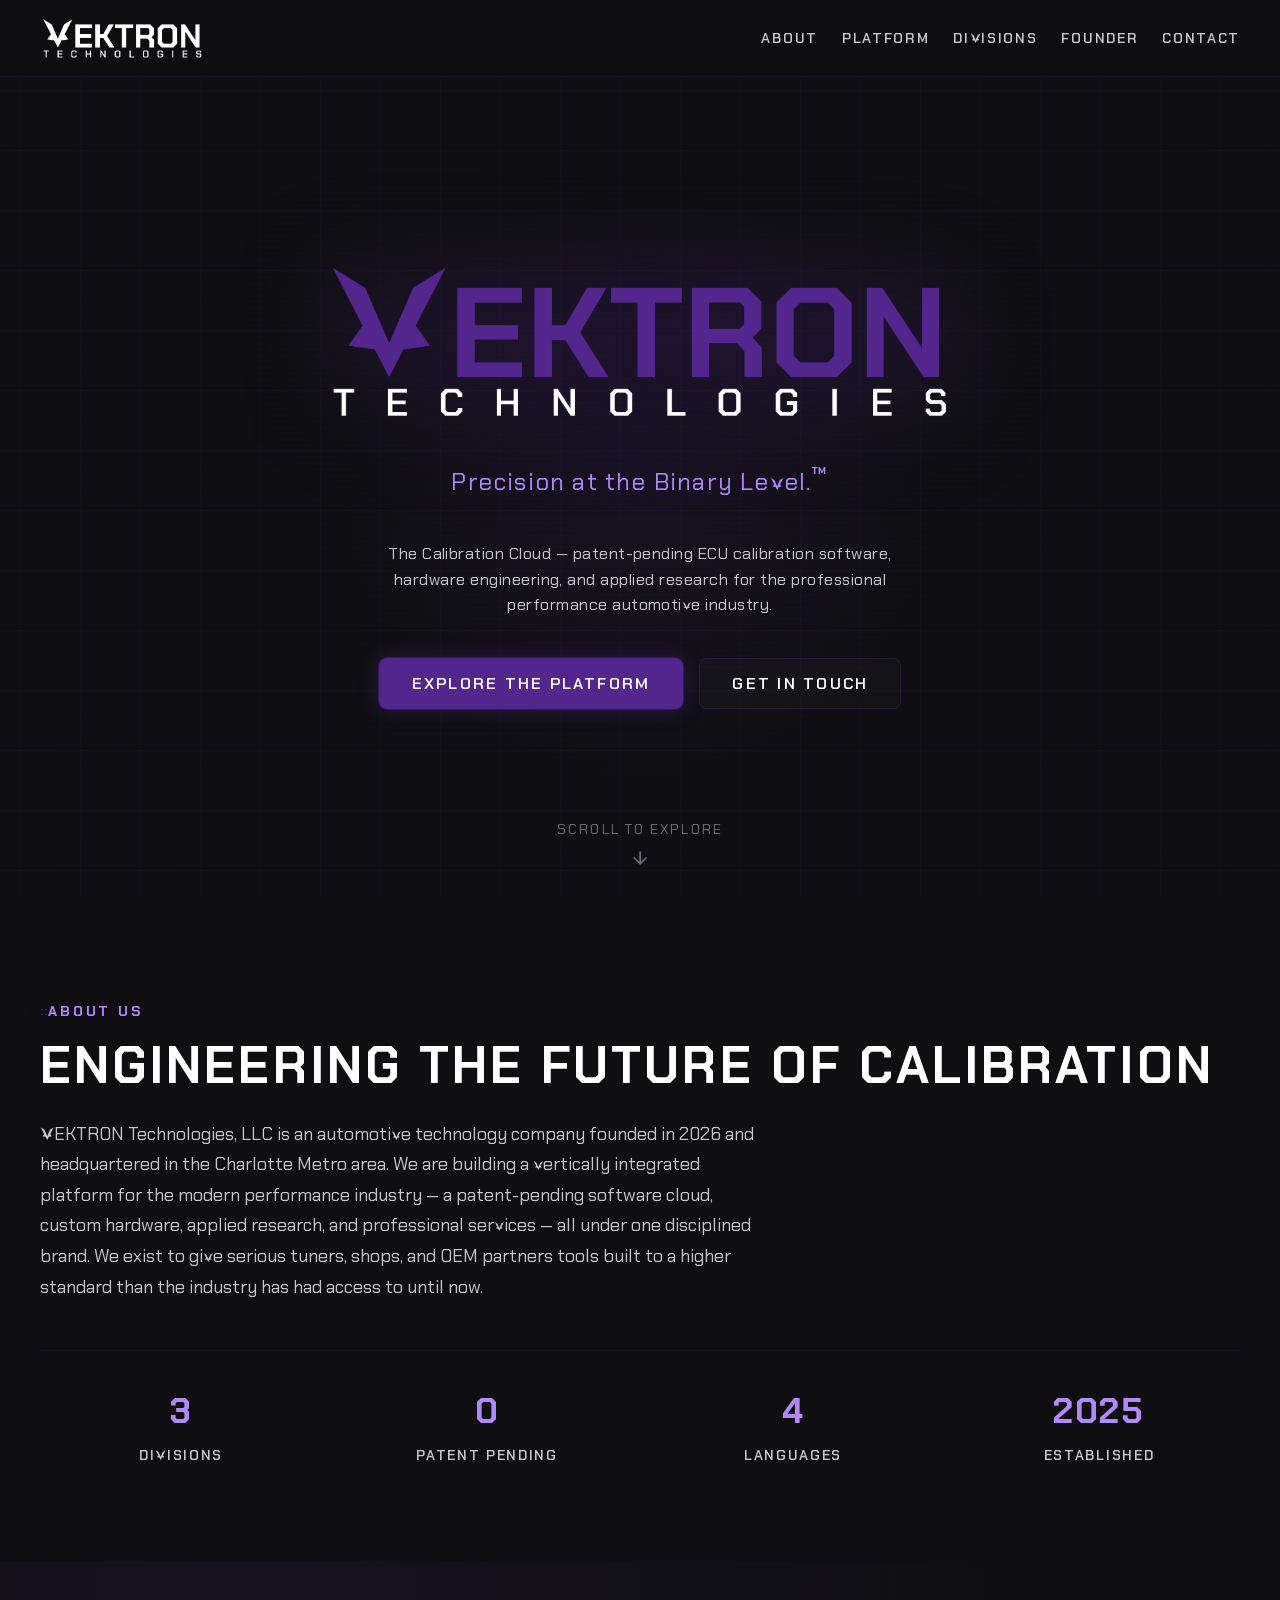
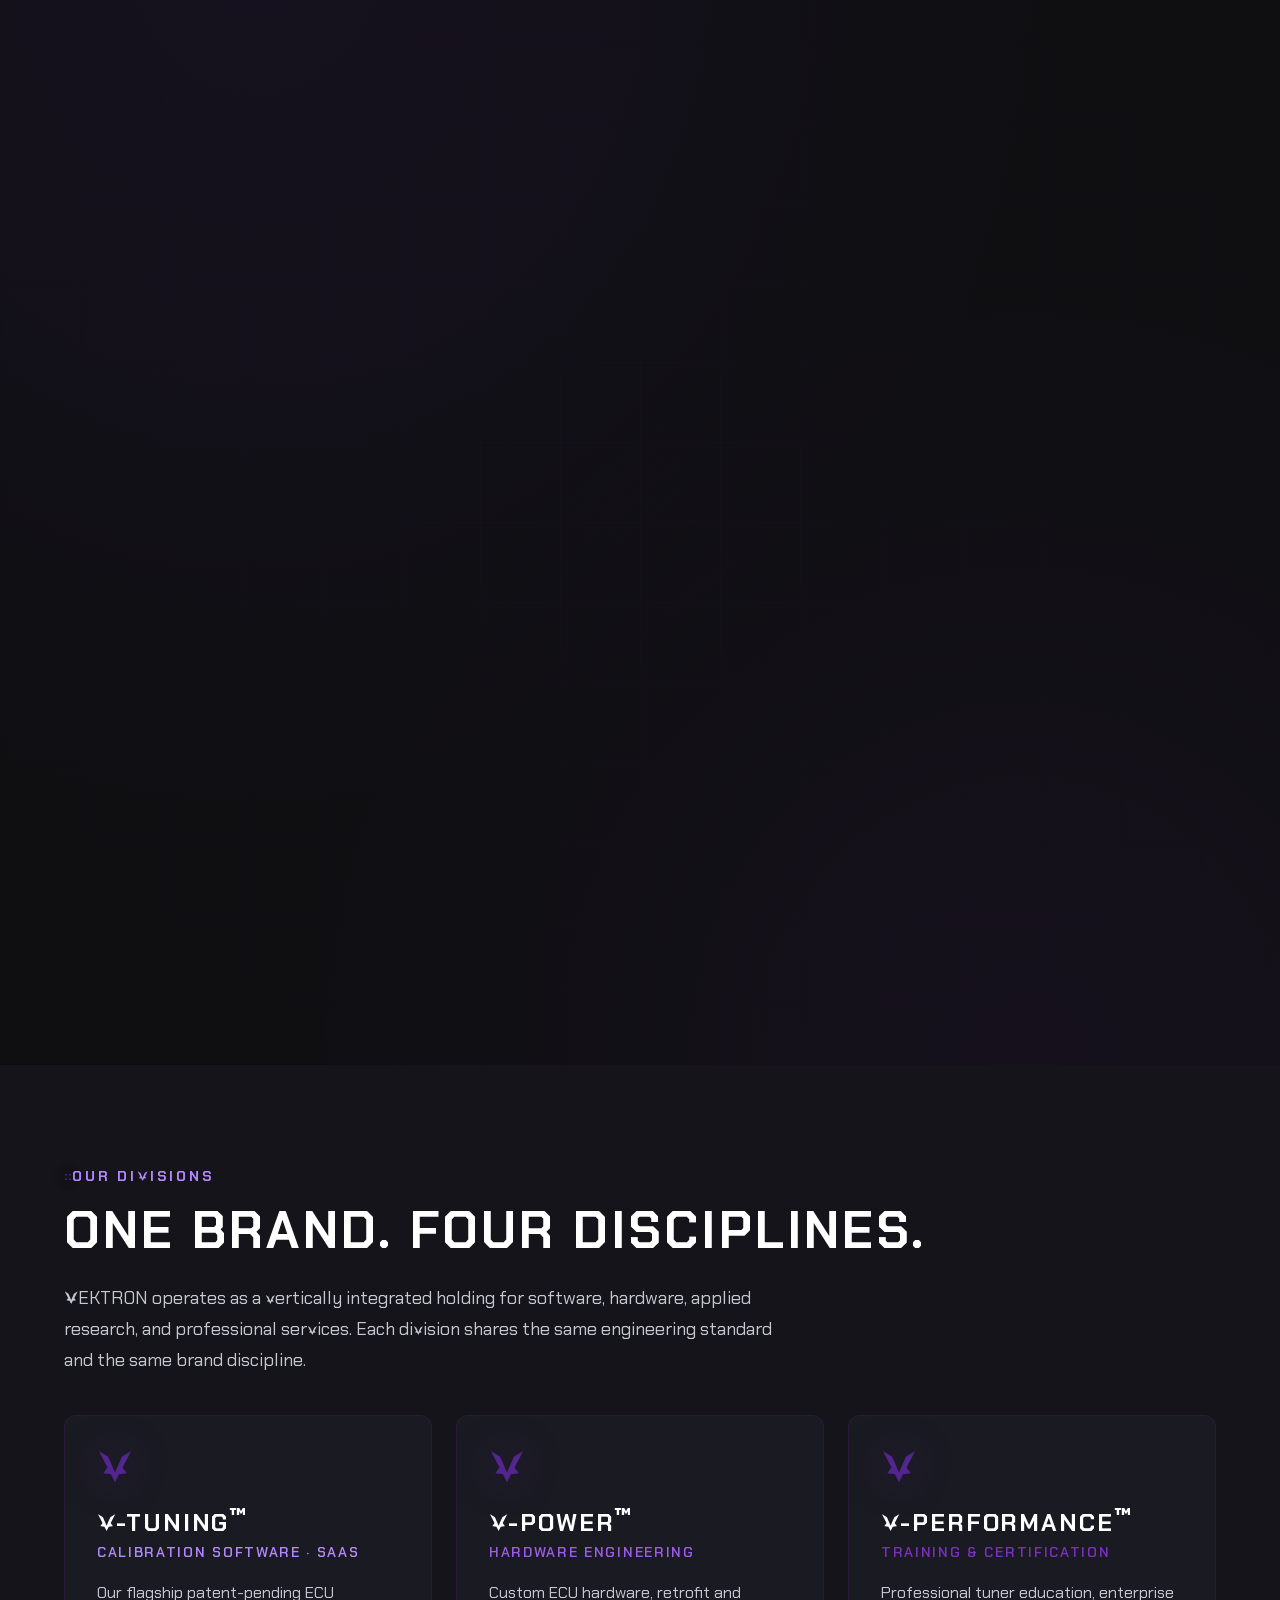
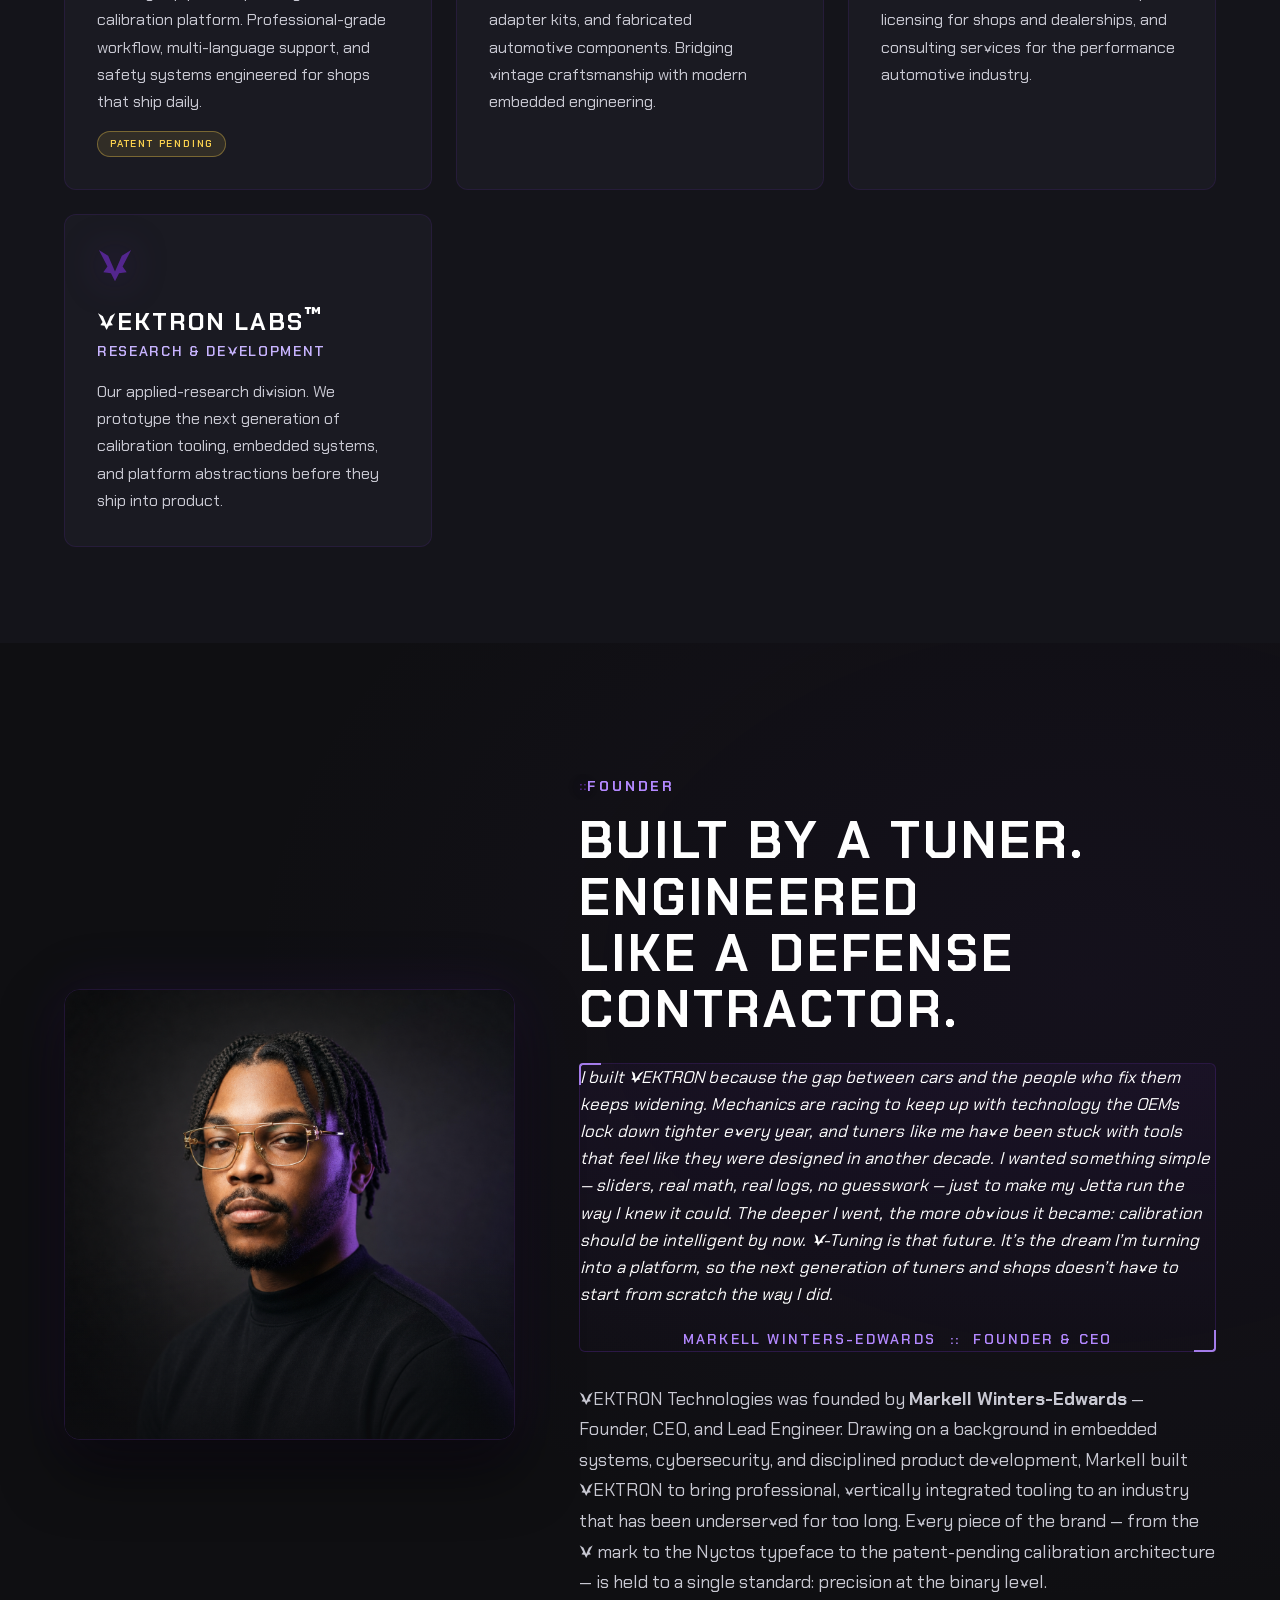
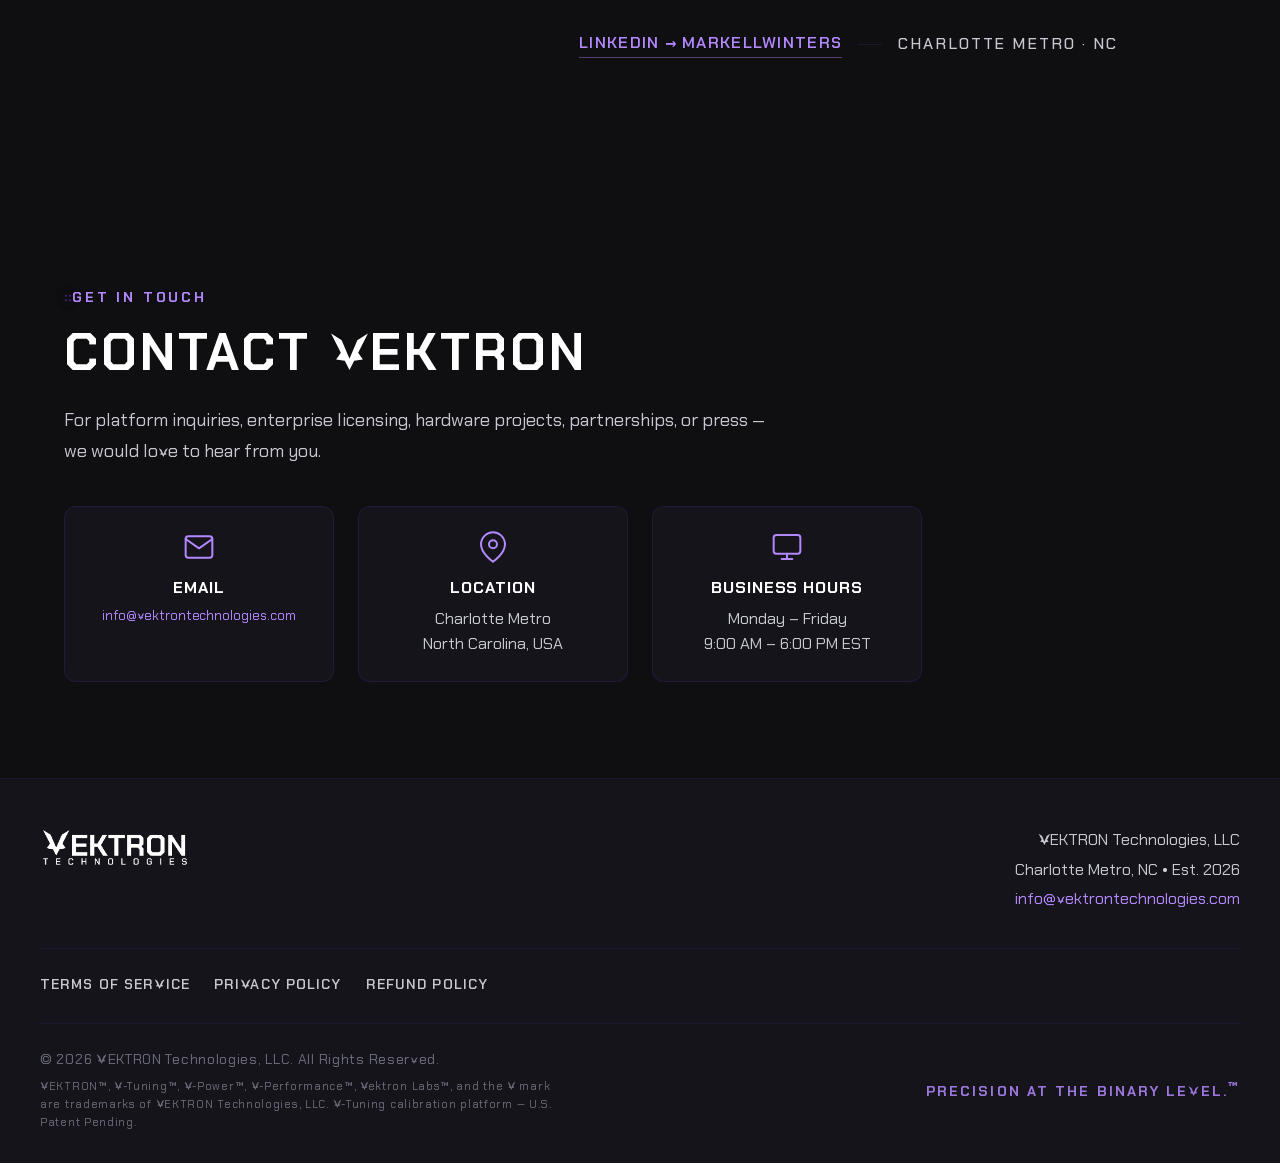
==== index.html @ 9ea240af "Round 8.8: holo card touch-lock + iPhone quote breathing room Holographic founder card: - Add 'touch" ====
<!DOCTYPE html>
<html lang="en" data-theme="dark">
<head>
<meta charset="UTF-8">
<meta name="viewport" content="width=device-width, initial-scale=1.0">
<title>VEKTRON Technologies — Precision at the Binary Level.™</title>
<meta name="description" content="VEKTRON Technologies, LLC is an automotive technology company in the Charlotte Metro area. We build the Calibration Cloud — patent-pending V-Tuning software, V-Power hardware, and engineering services for the performance automotive industry.">
<meta name="theme-color" content="#53268E">

<!-- Canonical -->
<link rel="canonical" href="https://vektrontechnologies.com/">

<!-- Open Graph -->
<meta property="og:title" content="VEKTRON Technologies — Precision at the Binary Level.™">
<meta property="og:description" content="The Calibration Cloud. Patent-pending V-Tuning software, V-Power hardware, and engineering services from VEKTRON Technologies, LLC.">
<meta property="og:type" content="website">
<meta property="og:url" content="https://vektrontechnologies.com/">
<meta property="og:site_name" content="VEKTRON Technologies">
<meta property="og:image" content="https://vektrontechnologies.com/assets/social/og_card.png">
<meta property="og:image:width" content="1200">
<meta property="og:image:height" content="630">
<meta name="twitter:card" content="summary_large_image">
<meta name="twitter:title" content="VEKTRON Technologies — Precision at the Binary Level.™">
<meta name="twitter:description" content="The Calibration Cloud. Patent-pending V-Tuning software and V-Power hardware engineering.">
<meta name="twitter:image" content="https://vektrontechnologies.com/assets/social/og_card.png">

<!-- Favicons (V mark v9 — Obsidian Plate, Vektron Violet V, 14% squircle) -->
<link rel="icon" type="image/x-icon" href="./assets/favicon/favicon.ico?v=21">
<link rel="icon" type="image/svg+xml" href="./assets/brand/v_favicon_obsidian_plate.svg?v=21">
<link rel="icon" type="image/png" sizes="16x16" href="./assets/favicon/favicon-16.png?v=21">
<link rel="icon" type="image/png" sizes="32x32" href="./assets/favicon/favicon-32.png?v=21">
<link rel="icon" type="image/png" sizes="192x192" href="./assets/favicon/favicon-192.png?v=21">
<link rel="icon" type="image/png" sizes="512x512" href="./assets/favicon/favicon-512.png?v=21">
<link rel="apple-touch-icon" sizes="180x180" href="./assets/favicon/apple-touch-icon.png?v=21">

<!-- Stylesheets -->
<link rel="stylesheet" href="./base.css?v=21">
<link rel="stylesheet" href="./style.css?v=21">
</head>
<body>

  <!-- ========== HEADER ========== -->
  <header class="site-header" role="banner">
    <div class="header-inner">
      <a href="#hero" class="header-logo" aria-label="VEKTRON Technologies — Home">
        <img src="./assets/brand/signature_transparent_white.png" alt="VEKTRON Technologies" width="180" height="48">
      </a>

      <button class="nav-toggle" aria-label="Toggle navigation" aria-expanded="false">
        <span></span><span></span><span></span>
      </button>

      <nav>
        <ul class="header-nav" role="list">
          <li><a href="#about">About</a></li>
          <li><a href="#platform">Platform</a></li>
          <li><a href="#divisions">Divisions</a></li>
          <li><a href="#founder">Founder</a></li>
          <li><a href="#contact">Contact</a></li>
        </ul>
      </nav>
    </div>
  </header>


  <!-- ========== HERO ========== -->
  <section class="hero scanlines" id="hero" aria-label="Hero">
    <div class="grid-overlay"></div>
    <div class="hero-ambient"></div>

    <div class="hero-content">
      <img src="./assets/brand/signature_vektron_violet_tech_white.png?v=8" alt="VEKTRON Technologies" class="hero-logo" width="800" height="214">
      <p class="hero-tagline"><em>Precision at the Binary <span class="nowrap-tm">Level.<sup aria-label="trademark">™</sup></span></em></p>
      <p class="hero-sub">The Calibration Cloud — patent-pending ECU calibration software, hardware engineering, and applied research for the professional performance automotive industry.</p>

      <div class="hero-cta-row">
        <a class="hero-cta hero-cta--primary" href="#platform">Explore the Platform</a>
        <a class="hero-cta hero-cta--ghost" href="#contact">Get in Touch</a>
      </div>
    </div>

    <div class="scroll-indicator" aria-hidden="true">
      <span>Scroll to explore</span>
      <svg viewBox="0 0 24 24" fill="none" stroke="currentColor" stroke-width="2" stroke-linecap="round">
        <path d="M12 5v14M5 12l7 7 7-7"/>
      </svg>
    </div>
  </section>


  <!-- ========== ABOUT ========== -->
  <section class="about" id="about" aria-labelledby="about-heading">
    <div class="about-content">
      <div class="reveal">
        <div class="section-label" aria-hidden="true">About Us</div>
        <h2 id="about-heading" class="section-title">Engineering the Future of Calibration</h2>
        <p class="section-desc">
          VEKTRON Technologies, LLC is an automotive technology company founded in 2026 and headquartered in the Charlotte Metro area. We are building a vertically integrated platform for the modern performance industry — a patent-pending software cloud, custom hardware, applied research, and professional services — all under one disciplined brand. We exist to give serious tuners, shops, and OEM partners tools built to a higher standard than the industry has had access to until now.
        </p>
      </div>

      <div class="stats-row reveal">
        <div class="stat-item">
          <div class="stat-value" data-target="4" data-suffix="">0</div>
          <div class="stat-label">Divisions</div>
        </div>
        <div class="stat-item">
          <div class="stat-value" data-target="1" data-suffix="">0</div>
          <div class="stat-label">Patent Pending</div>
        </div>
        <div class="stat-item">
          <div class="stat-value" data-target="5" data-suffix="">0</div>
          <div class="stat-label">Languages</div>
        </div>
        <div class="stat-item">
          <div class="stat-value" data-target="2026" data-suffix="">0</div>
          <div class="stat-label">Established</div>
        </div>
      </div>
    </div>
  </section>


  <!-- ========== PLATFORM / V-TUNING ========== -->
  <section class="platform" id="platform" aria-labelledby="platform-heading">
    <div class="container">
      <div class="platform-grid">

        <div class="reveal">
          <div class="section-label" aria-hidden="true">Flagship Platform</div>
          <h2 id="platform-heading" class="section-title">V-Tuning — The Calibration Cloud</h2>
          <p class="section-desc">
            V-Tuning by VEKTRON is our flagship subscription platform for professional ECU calibration. Built from the binary up by working tuners, it consolidates the workflow that today's industry spreads across half a dozen disconnected tools — into one safety-focused, multi-platform environment designed for shops that need to ship clean tunes every day.
          </p>

          <ul class="platform-features" role="list">
            <li><span class="feature-bullet" aria-hidden="true"></span><div><strong>Patent-Pending Architecture</strong><span>Provisional patent on file with the USPTO — our calibration engine and safety systems are protected intellectual property.</span></div></li>
            <li><span class="feature-bullet" aria-hidden="true"></span><div><strong>Multi-Platform &amp; Multi-Language</strong><span>Cross-platform support designed for a global tuner community, with multi-language UI from day one.</span></div></li>
            <li><span class="feature-bullet" aria-hidden="true"></span><div><strong>Safety-First by Design</strong><span>Guardrails, validation, and rollback baked into the workflow — not added on as an afterthought.</span></div></li>
            <li><span class="feature-bullet" aria-hidden="true"></span><div><strong>Built for Shops</strong><span>Individual and enterprise tiers planned — designed to scale from solo tuner to multi-bay operation.</span></div></li>
          </ul>

          <div class="platform-meta">
            <span class="platform-badge">Patent Pending <span class="cyber-sep" aria-hidden="true">::</span> USPTO</span>
            <span class="platform-badge platform-badge--soft">Launching 2026</span>
          </div>
        </div>

        <aside class="platform-card reveal" aria-label="V-Tuning summary">
          <div class="platform-card-mark platform-card-mark--glitch" aria-hidden="true">
            <img src="./assets/brand/v_mark.svg" alt="" width="160" height="120">
          </div>
          <div class="platform-card-name">V-Tuning</div>
          <div class="platform-card-tagline">The Calibration Cloud.</div>
          <div class="platform-card-stack">
            <div><span>Type</span><strong>SaaS Platform</strong></div>
            <div><span>Audience</span><strong>Pro Tuners &amp; Shops</strong></div>
            <div><span>Status</span><strong>Patent Pending</strong></div>
            <div><span>Launch</span><strong>2026</strong></div>
          </div>
        </aside>

      </div>
    </div>
  </section>


  <!-- ========== DIVISIONS ========== -->
  <section class="divisions" id="divisions" aria-labelledby="divisions-heading">
    <div class="container">
      <div class="reveal">
        <div class="section-label" aria-hidden="true">Our Divisions</div>
        <h2 id="divisions-heading" class="section-title">One Brand. Four Disciplines.</h2>
        <p class="section-desc">VEKTRON operates as a vertically integrated holding for software, hardware, applied research, and professional services. Each division shares the same engineering standard and the same brand discipline.</p>
      </div>

      <div class="divisions-grid">

        <div class="division-card division-card--v-tuning reveal">
          <div class="division-card-mark" aria-hidden="true">
            <img src="./assets/brand/v_mark.svg" alt="" width="48" height="36">
          </div>
          <h3 class="division-card-name">V-Tuning<sup>™</sup></h3>
          <div class="division-card-subtitle">Calibration Software · SaaS</div>
          <p class="division-card-desc">Our flagship patent-pending ECU calibration platform. Professional-grade workflow, multi-language support, and safety systems engineered for shops that ship daily.</p>
          <div class="division-card-badge">Patent Pending</div>
        </div>

        <div class="division-card division-card--v-power reveal">
          <div class="division-card-mark" aria-hidden="true">
            <img src="./assets/brand/v_mark.svg" alt="" width="48" height="36">
          </div>
          <h3 class="division-card-name">V-Power<sup>™</sup></h3>
          <div class="division-card-subtitle">Hardware Engineering</div>
          <p class="division-card-desc">Custom ECU hardware, retrofit and adapter kits, and fabricated automotive components. Bridging vintage craftsmanship with modern embedded engineering.</p>
        </div>

        <div class="division-card division-card--v-performance reveal">
          <div class="division-card-mark" aria-hidden="true">
            <img src="./assets/brand/v_mark.svg" alt="" width="48" height="36">
          </div>
          <h3 class="division-card-name">V-Performance<sup>™</sup></h3>
          <div class="division-card-subtitle">Training &amp; Certification</div>
          <p class="division-card-desc">Professional tuner education, enterprise licensing for shops and dealerships, and consulting services for the performance automotive industry.</p>
        </div>

        <div class="division-card division-card--labs reveal">
          <div class="division-card-mark" aria-hidden="true">
            <img src="./assets/brand/v_mark.svg" alt="" width="48" height="36">
          </div>
          <h3 class="division-card-name">Vektron Labs<sup>™</sup></h3>
          <div class="division-card-subtitle">Research &amp; Development</div>
          <p class="division-card-desc">Our applied-research division. We prototype the next generation of calibration tooling, embedded systems, and platform abstractions before they ship into product.</p>
        </div>

      </div>
    </div>
  </section>


  <!-- ========== FOUNDER ========== -->
  <section class="founder" id="founder" aria-labelledby="founder-heading">
    <div class="container">
      <div class="founder-grid">
        <div class="founder-photo reveal">
          <img src="./assets/founder/markell_winters_edwards.png" alt="Markell Winters-Edwards, Founder &amp; CEO of VEKTRON Technologies" width="520" height="650" loading="lazy">
        </div>
        <div class="founder-copy reveal">
          <div class="section-label" aria-hidden="true">Founder</div>
          <h2 id="founder-heading" class="section-title">Built by a Tuner. Engineered Like a Defense Contractor.</h2>

          <blockquote class="founder-quote">
            <p>I built VEKTRON because the gap between cars and the people who fix them keeps widening. Mechanics are racing to keep up with technology the OEMs lock down tighter every year, and tuners like me have been stuck with tools that feel like they were designed in another decade. I wanted something simple — sliders, real math, real logs, no guesswork — just to make my Jetta run the way I knew it could. The deeper I went, the more obvious it became: calibration should be intelligent by now. V-Tuning is that future. It’s the dream I’m turning into a platform, so the next generation of tuners and shops doesn’t have to start from scratch the way I did.</p>
            <cite>Markell Winters-Edwards <span class="cyber-sep" aria-hidden="true">::</span> Founder &amp; CEO</cite>
          </blockquote>

          <p class="section-desc">
            VEKTRON Technologies was founded by <strong>Markell Winters-Edwards</strong> — Founder, CEO, and Lead Engineer. Drawing on a background in embedded systems, cybersecurity, and disciplined product development, Markell built VEKTRON to bring professional, vertically integrated tooling to an industry that has been underserved for too long. Every piece of the brand — from the V mark to the Nyctos typeface to the patent-pending calibration architecture — is held to a single standard: precision at the binary level.
          </p>
          <div class="founder-meta">
            <a class="founder-link" href="https://linkedin.com/in/markellwinters" target="_blank" rel="noopener noreferrer">LinkedIn → markellwinters</a>
            <span class="founder-divider" aria-hidden="true"></span>
            <span class="founder-location">Charlotte Metro · NC</span>
          </div>
        </div>
      </div>
    </div>
  </section>


  <!-- ========== CONTACT ========== -->
  <section class="contact-section" id="contact" aria-labelledby="contact-heading">
    <div class="container">
      <div class="reveal">
        <div class="section-label" aria-hidden="true">Get in Touch</div>
        <h2 id="contact-heading" class="section-title">Contact VEKTRON</h2>
        <p class="section-desc">For platform inquiries, enterprise licensing, hardware projects, partnerships, or press — we would love to hear from you.</p>
      </div>

      <div class="contact-grid reveal">
        <div class="contact-card">
          <div class="contact-card-icon">
            <svg viewBox="0 0 24 24" fill="none" stroke="currentColor" stroke-width="1.5" stroke-linecap="round" stroke-linejoin="round">
              <path d="M4 4h16c1.1 0 2 .9 2 2v12c0 1.1-.9 2-2 2H4c-1.1 0-2-.9-2-2V6c0-1.1.9-2 2-2z"/>
              <polyline points="22,6 12,13 2,6"/>
            </svg>
          </div>
          <h3 class="contact-card-title">Email</h3>
          <a href="mailto:info@vektrontechnologies.com" class="contact-card-link">info@vektrontechnologies.com</a>
        </div>

        <div class="contact-card">
          <div class="contact-card-icon">
            <svg viewBox="0 0 24 24" fill="none" stroke="currentColor" stroke-width="1.5" stroke-linecap="round" stroke-linejoin="round">
              <path d="M21 10c0 7-9 13-9 13s-9-6-9-13a9 9 0 0118 0z"/>
              <circle cx="12" cy="10" r="3"/>
            </svg>
          </div>
          <h3 class="contact-card-title">Location</h3>
          <p class="contact-card-text">Charlotte Metro<br>North Carolina, USA</p>
        </div>

        <div class="contact-card">
          <div class="contact-card-icon">
            <svg viewBox="0 0 24 24" fill="none" stroke="currentColor" stroke-width="1.5" stroke-linecap="round" stroke-linejoin="round">
              <rect x="2" y="3" width="20" height="14" rx="2" ry="2"/>
              <line x1="8" y1="21" x2="16" y2="21"/>
              <line x1="12" y1="17" x2="12" y2="21"/>
            </svg>
          </div>
          <h3 class="contact-card-title">Business Hours</h3>
          <p class="contact-card-text">Monday – Friday<br>9:00 AM – 6:00 PM EST</p>
        </div>
      </div>
    </div>
  </section>


  <!-- ========== FOOTER ========== -->
  <footer class="site-footer" role="contentinfo">
    <div class="footer-inner">

      <div class="footer-top">
        <a class="footer-brand" href="#hero" aria-label="VEKTRON Technologies — Back to top">
          <img src="./assets/brand/signature_transparent_white.png" alt="VEKTRON Technologies" width="200" height="56" loading="lazy">
        </a>
        <div class="footer-contact">
          <p>VEKTRON Technologies, LLC</p>
          <p>Charlotte Metro, NC &bull; Est. 2026</p>
          <p><a href="mailto:info@vektrontechnologies.com">info@vektrontechnologies.com</a></p>
        </div>
      </div>

      <div class="footer-divider"></div>

      <div class="footer-links">
        <a href="./terms.html">Terms of Service</a>
        <a href="./privacy.html">Privacy Policy</a>
        <a href="./refund.html">Refund Policy</a>
      </div>

      <div class="footer-divider"></div>

      <div class="footer-bottom">
        <div class="footer-legal">&copy; 2026 VEKTRON Technologies, LLC. All Rights Reserved. <span class="footer-tm">VEKTRON™, V-Tuning™, V-Power™, V-Performance™, Vektron Labs™, and the V mark are trademarks of VEKTRON Technologies, LLC. V-Tuning calibration platform — U.S. Patent Pending.</span></div>
        <div class="footer-classified">Precision at the Binary Level.<sup>™</sup></div>
      </div>

    </div>
  </footer>

  <!-- Scripts (deferred) -->
  <script src="./app.js?v=21" defer></script>

</body>
</html>
---- base.css ----
/* base.css — VEKTRON Technologies foundational reset */
*, *::before, *::after { box-sizing: border-box; margin: 0; padding: 0; }

html {
  -moz-text-size-adjust: none;
  -webkit-text-size-adjust: none;
  text-size-adjust: none;
  -webkit-font-smoothing: antialiased;
  -moz-osx-font-smoothing: grayscale;
  text-rendering: optimizeLegibility;
  scroll-behavior: smooth;
  hanging-punctuation: first last;
  scroll-padding-top: var(--space-16);
}

body {
  min-height: 100dvh;
  line-height: 1.6;
  font-family: var(--font-body, sans-serif);
  font-size: var(--text-base);
  color: var(--color-text);
  background-color: var(--color-bg);
}

img, picture, video, canvas, svg { display: block; max-width: 100%; height: auto; }
ul[role="list"], ol[role="list"] { list-style: none; }
input, button, textarea, select { font: inherit; color: inherit; }

h1, h2, h3, h4, h5, h6 { text-wrap: balance; line-height: 1.15; }
p, li, figcaption { text-wrap: pretty; max-width: 72ch; }

::selection {
  background: rgba(83, 38, 142, 0.35);
  color: var(--color-text);
}

:focus-visible {
  outline: 2px solid var(--color-primary);
  outline-offset: 3px;
  border-radius: var(--radius-sm);
}

@media (prefers-reduced-motion: reduce) {
  *, *::before, *::after {
    animation-duration: 0.01ms !important;
    animation-iteration-count: 1 !important;
    transition-duration: 0.01ms !important;
    scroll-behavior: auto !important;
  }
}

button { cursor: pointer; background: none; border: none; }
table { border-collapse: collapse; width: 100%; }

a, button, [role="button"], [role="link"], input, textarea, select {
  transition: color var(--transition-interactive),
              background var(--transition-interactive),
              border-color var(--transition-interactive),
              box-shadow var(--transition-interactive);
}

.sr-only {
  position: absolute; width: 1px; height: 1px; padding: 0; margin: -1px;
  overflow: hidden; clip: rect(0, 0, 0, 0); white-space: nowrap; border-width: 0;
}
---- style.css ----
/* VEKTRON Technologies — Brand Standards v1.6.0 LOCKED
   Palette: Obsidian #0F0F12, Vektron Violet #53268E (primary), Plasma Glow accents, Command Amber CTA
   Typography: Nyctos v2.1.0 (Universal V Doctrine — every V is the wing mark) / Chakra Petch fallback
   Density: Spacious — landing experience with dramatic hero moments
   Authority: Markell Winters-Edwards, Founder/CEO */

/* ========================================
   NYCTOS — Universal Typeface
   ======================================== */

@font-face {
  font-family: 'Nyctos';
  src: url('./assets/fonts/Nyctos-Light.ttf') format('truetype');
  font-weight: 300;
  font-style: normal;
  font-display: swap;
}
@font-face {
  font-family: 'Nyctos';
  src: url('./assets/fonts/Nyctos-Regular.ttf') format('truetype');
  font-weight: 400;
  font-style: normal;
  font-display: swap;
}
@font-face {
  font-family: 'Nyctos';
  src: url('./assets/fonts/Nyctos-Medium.ttf') format('truetype');
  font-weight: 500;
  font-style: normal;
  font-display: swap;
}
@font-face {
  font-family: 'Nyctos';
  src: url('./assets/fonts/Nyctos-SemiBold.ttf') format('truetype');
  font-weight: 600;
  font-style: normal;
  font-display: swap;
}
@font-face {
  font-family: 'Nyctos';
  src: url('./assets/fonts/Nyctos-Bold.ttf') format('truetype');
  font-weight: 700;
  font-style: normal;
  font-display: swap;
}

/* ========================================
   DESIGN TOKENS
   ======================================== */

:root {
  /* Type Scale (fluid) */
  --text-xs:   clamp(0.75rem,  0.7rem  + 0.25vw, 0.875rem);
  --text-sm:   clamp(0.875rem, 0.8rem  + 0.35vw, 1rem);
  --text-base: clamp(1rem,     0.95rem + 0.25vw, 1.125rem);
  --text-lg:   clamp(1.125rem, 1rem    + 0.75vw, 1.5rem);
  --text-xl:   clamp(1.5rem,   1.2rem  + 1.25vw, 2.25rem);
  --text-2xl:  clamp(2rem,     1.2rem  + 2.5vw,  3.5rem);
  --text-3xl:  clamp(2.5rem,   1rem    + 4vw,    5rem);
  --text-hero: clamp(3rem,     0.5rem  + 7vw,    8rem);

  /* Spacing (4px base) */
  --space-1:  0.25rem;
  --space-2:  0.5rem;
  --space-3:  0.75rem;
  --space-4:  1rem;
  --space-5:  1.25rem;
  --space-6:  1.5rem;
  --space-8:  2rem;
  --space-10: 2.5rem;
  --space-12: 3rem;
  --space-16: 4rem;
  --space-20: 5rem;
  --space-24: 6rem;
  --space-32: 8rem;

  /* Fonts — Nyctos universal */
  --font-body: 'Nyctos', system-ui, -apple-system, sans-serif;
  --font-display: 'Nyctos', system-ui, -apple-system, sans-serif;

  /* Content widths */
  --content-narrow: 640px;
  --content-default: 960px;
  --content-wide: 1200px;
  --content-full: 100%;

  /* Radius */
  --radius-sm: 0.375rem;
  --radius-md: 0.5rem;
  --radius-lg: 0.75rem;
  --radius-xl: 1rem;
  --radius-full: 9999px;

  /* Transitions */
  --transition-interactive: 180ms cubic-bezier(0.16, 1, 0.3, 1);

  /* ===== VEKTRON v1.6.0 LOCKED PALETTE ===== */

  /* Surfaces */
  --color-bg:               #0F0F12;  /* Obsidian — canonical background */
  --color-surface:          #14141A;
  --color-surface-2:        #1A1A22;
  --color-surface-offset:   #20202C;
  --color-surface-dynamic:  #26263A;
  --color-gunmetal:         #2D2D32;
  --color-divider:          rgba(83, 38, 142, 0.18);
  --color-border:           rgba(83, 38, 142, 0.28);

  /* Text */
  --color-text:             #FFFFFF;  /* Foreground white */
  --color-text-muted:       #C8C8D2;  /* Dim White — tertiary */
  --color-text-faint:       #6E6E7E;
  --color-text-inverse:     #0F0F12;

  /* Primary: Vektron Violet #53268E (LOCKED — only canonical brand color) */
  --color-primary:          #53268E;
  --color-primary-hover:    #6633A8;
  --color-primary-active:   #401C70;

  /* Atmospheric accents (never the canonical mark fill) */
  --color-primary-glow:     #B388FF;  /* Plasma Glow */
  --color-ultraviolet:      #7B2FBE;
  --color-circuit-violet:   #9B5CE6;

  /* CTA: Command Amber */
  --color-cta:              #FFD54F;
  --color-cta-hover:        #FFE082;
  --color-cta-active:       #FFC107;

  /* Subsidiary Accent Colors (atmospheric only, all violet family) */
  --color-v-tuning:         #B388FF;
  --color-v-power:          #9B5CE6;
  --color-v-performance:    #7B2FBE;
  --color-defense:          #FFD54F;
  --color-labs:             #C8B4FF;

  /* Shadows */
  --shadow-sm: 0 1px 2px rgba(0, 0, 0, 0.3);
  --shadow-md: 0 4px 12px rgba(0, 0, 0, 0.4);
  --shadow-lg: 0 12px 32px rgba(0, 0, 0, 0.5);

  /* Glows (Vektron Violet) */
  --glow-primary: 0 0 20px rgba(83, 38, 142, 0.45);
  --glow-primary-intense: 0 0 30px rgba(83, 38, 142, 0.55), 0 0 60px rgba(83, 38, 142, 0.25);
}


/* ========================================
   GRID OVERLAY (Background texture)
   ======================================== */

.grid-overlay {
  position: absolute;
  inset: 0;
  pointer-events: none;
  overflow: hidden;
  z-index: 1;
}

.grid-overlay::before {
  content: '';
  position: absolute;
  inset: -50%;
  width: 200%;
  height: 200%;
  background-image:
    linear-gradient(rgba(83, 38, 142, 0.07) 1px, transparent 1px),
    linear-gradient(90deg, rgba(83, 38, 142, 0.07) 1px, transparent 1px);
  background-size: 60px 60px;
  animation: grid-drift 30s linear infinite;
}

@keyframes grid-drift {
  0% { transform: translate(0, 0); }
  100% { transform: translate(60px, 60px); }
}

/* Scan-line texture */
.scanlines::after {
  content: '';
  position: absolute;
  inset: 0;
  pointer-events: none;
  background: repeating-linear-gradient(
    0deg,
    transparent,
    transparent 2px,
    rgba(0, 0, 0, 0.03) 2px,
    rgba(0, 0, 0, 0.03) 4px
  );
  z-index: 2;
}


/* ========================================
   UTILITY CLASSES
   ======================================== */

.container {
  max-width: var(--content-wide);
  margin-inline: auto;
  padding-inline: var(--space-6);
}

.container--narrow {
  max-width: var(--content-default);
}

.section-label {
  font-size: var(--text-xs);
  font-weight: 700;
  letter-spacing: 0.2em;
  text-transform: uppercase;
  color: var(--color-primary-glow);
  margin-bottom: var(--space-4);
  display: flex;
  align-items: center;
  gap: var(--space-3);
}

.section-label::before {
  content: '::';
  display: inline-block;
  font-family: var(--font-display);
  font-weight: 700;
  letter-spacing: 0.08em;
  color: var(--color-primary);
  text-shadow: 0 0 12px rgba(83, 38, 142, 0.6);
  transform: translateY(-1px);
}

.section-title {
  font-family: var(--font-display);
  font-size: var(--text-2xl);
  font-weight: 800;
  letter-spacing: 0.06em;
  text-transform: uppercase;
  line-height: 1.1;
  color: var(--color-text);
  margin-bottom: var(--space-6);
}

.section-desc {
  font-size: var(--text-base);
  color: var(--color-text-muted);
  line-height: 1.7;
  max-width: 65ch;
}


/* ========================================
   HEADER / NAV
   ======================================== */

.site-header {
  position: fixed;
  top: 0;
  left: 0;
  right: 0;
  z-index: 100;
  padding: var(--space-4) var(--space-6);
  background: rgba(15, 15, 18, 0.85);
  backdrop-filter: blur(16px);
  -webkit-backdrop-filter: blur(16px);
  border-bottom: 1px solid var(--color-divider);
  transition: transform 0.3s cubic-bezier(0.16, 1, 0.3, 1),
              box-shadow 0.3s cubic-bezier(0.16, 1, 0.3, 1);
}

.header-inner {
  max-width: var(--content-wide);
  margin-inline: auto;
  display: flex;
  align-items: center;
  justify-content: space-between;
}

.header-logo {
  position: relative;
  display: flex;
  align-items: center;
  gap: var(--space-3);
  text-decoration: none;
  color: var(--color-text);
  isolation: isolate;
}

.header-logo img {
  height: 44px;
  width: auto;
  display: block;
  transition: filter 420ms cubic-bezier(0.22, 1, 0.36, 1);
  will-change: filter;
}

/* Smooth chromatic aberration on hover — no jitter, no rotation.
   Two opposite-direction Plasma/Ultraviolet drop-shadows plus a soft
   Plasma halo. Fades in/out via the filter transition. */
.header-logo:hover img,
.header-logo:focus-visible img {
  filter:
    drop-shadow(1.5px 0 0 rgba(179, 136, 255, 0.9))
    drop-shadow(-1.5px 0 0 rgba(123, 47, 190, 0.9))
    drop-shadow(0 0 14px rgba(179, 136, 255, 0.45));
}

/* Holographic sheen — a diagonal iridescent band that sweeps across the
   signature once on hover. color-dodge blends against the dark header
   so the band reads as foil light, not a paint stripe. */
.header-logo::after {
  content: '';
  position: absolute;
  inset: -4px -8px -4px -8px;
  border-radius: 6px;
  background-image: linear-gradient(
    115deg,
    transparent 38%,
    rgba(83, 38, 142, 0.25) 46%,
    rgba(179, 136, 255, 0.55) 50%,
    rgba(255, 255, 255, 0.35) 52%,
    rgba(123, 47, 190, 0.55) 54%,
    rgba(83, 38, 142, 0.25) 58%,
    transparent 66%
  );
  background-size: 250% 100%;
  background-position: 200% 0;
  background-repeat: no-repeat;
  mix-blend-mode: color-dodge;
  opacity: 0;
  pointer-events: none;
  z-index: 1;
  transition: opacity 320ms ease;
}

.header-logo:hover::after,
.header-logo:focus-visible::after {
  opacity: 0.9;
  animation: headerLogoSheen 1300ms cubic-bezier(0.22, 1, 0.36, 1) 1;
}

@keyframes headerLogoSheen {
  0%   { background-position: 200% 0; }
  100% { background-position: -120% 0; }
}

@media (prefers-reduced-motion: reduce) {
  .header-logo img,
  .header-logo:hover img,
  .header-logo:focus-visible img { filter: none; transition: none; }
  .header-logo::after { display: none; }
}

.header-logo-text {
  display: none; /* Composite signature already contains the wordmark */
}

.header-nav {
  display: flex;
  align-items: center;
  gap: var(--space-6);
  list-style: none;
}

.header-nav a {
  font-size: var(--text-xs);
  font-weight: 600;
  letter-spacing: 0.12em;
  text-transform: uppercase;
  color: var(--color-text-muted);
  text-decoration: none;
  padding: var(--space-2) 0;
  position: relative;
  transition: color var(--transition-interactive);
}

.header-nav a:hover {
  color: var(--color-primary-glow);
}

.header-nav a::after {
  content: '';
  position: absolute;
  bottom: 0;
  left: 0;
  width: 0;
  height: 1px;
  background: var(--color-primary-glow);
  transition: width 0.3s cubic-bezier(0.16, 1, 0.3, 1);
}

.header-nav a:hover::after {
  width: 100%;
}

/* Mobile nav toggle */
.nav-toggle {
  display: none;
  flex-direction: column;
  gap: 5px;
  padding: var(--space-2);
  cursor: pointer;
}

.nav-toggle span {
  width: 24px;
  height: 2px;
  background: var(--color-text);
  transition: transform var(--transition-interactive), opacity var(--transition-interactive);
}

@media (max-width: 768px) {
  /* Take the <nav> wrapper out of the flex flow so the empty wrapper does
     not consume horizontal space and shove the hamburger to the center. */
  .site-header nav { display: contents; }
  .nav-toggle {
    display: flex;
    margin-left: auto;
  }
  .header-nav {
    display: none;
    position: absolute;
    top: 100%;
    left: 0;
    right: 0;
    flex-direction: column;
    background: rgba(15, 15, 18, 0.95);
    backdrop-filter: blur(16px);
    -webkit-backdrop-filter: blur(16px);
    padding: var(--space-6);
    gap: var(--space-4);
    border-bottom: 1px solid var(--color-divider);
  }
  .header-nav.is-open { display: flex; }
  .header-nav a { font-size: var(--text-sm); }
}


/* ========================================
   HERO SECTION
   ======================================== */

.hero {
  position: relative;
  min-height: 100vh;
  display: flex;
  flex-direction: column;
  align-items: center;
  justify-content: center;
  text-align: center;
  padding: var(--space-32) var(--space-6) var(--space-16);
  overflow: hidden;
}

.hero-content {
  position: relative;
  z-index: 10;
  max-width: var(--content-default);
}

.hero-logo {
  width: clamp(280px, 50vw, 640px);
  height: auto;
  margin: 0 auto var(--space-8);
  filter: drop-shadow(0 0 48px rgba(83, 38, 142, 0.5));
  transform: translateZ(0);
  will-change: filter, transform;
  cursor: default;
}

/* Hero signature — burst on hover/focus, then recede to resting glow.
   Uses the canonical vMarkBurst vocabulary but tuned for the larger
   composite signature (smaller offsets relative to mark width).
   Slow tail so the lockup feels weighty and "powered on", not jittery. */
.hero-logo:hover,
.hero-logo:focus-visible {
  animation: heroLogoBurst 880ms cubic-bezier(0.16, 1, 0.3, 1) 1;
}

@keyframes heroLogoBurst {
  0%   { filter: drop-shadow(0 0 48px rgba(83, 38, 142, 0.5));
         transform: translate(0, 0) scale(1); }
  14%  { filter: drop-shadow(2px 0 0 #B388FF) drop-shadow(-2px 0 0 #7B2FBE)
                 drop-shadow(0 0 36px rgba(179, 136, 255, 0.55));
         transform: translate(1.5px, -0.5px) scale(1.005); }
  30%  { filter: drop-shadow(-4px 0 0 #B388FF) drop-shadow(4px 0 0 #7B2FBE)
                 drop-shadow(0 0 52px rgba(179, 136, 255, 0.75));
         transform: translate(-2px, 1px) scale(1.012); }
  46%  { filter: drop-shadow(-3px 0 0 #B388FF) drop-shadow(3px 0 0 #7B2FBE)
                 drop-shadow(0 0 44px rgba(179, 136, 255, 0.65));
         transform: translate(-1.5px, 0.5px) scale(1.01); }
  65%  { filter: drop-shadow(1px 0 0 #B388FF) drop-shadow(-1px 0 0 #7B2FBE)
                 drop-shadow(0 0 40px rgba(179, 136, 255, 0.45));
         transform: translate(0.5px, 0) scale(1.005); }
  100% { filter: drop-shadow(0 0 48px rgba(83, 38, 142, 0.5));
         transform: translate(0, 0) scale(1); }
}

.hero-title {
  font-family: var(--font-display);
  font-size: var(--text-2xl);
  font-weight: 700;
  letter-spacing: 0.12em;
  text-transform: uppercase;
  color: var(--color-text);
  margin-bottom: var(--space-4);
  padding-inline: var(--space-4);
}

.hero-cta-row {
  display: flex;
  flex-wrap: wrap;
  justify-content: center;
  gap: var(--space-4);
  margin-top: var(--space-10);
}

.hero-cta {
  display: inline-flex;
  align-items: center;
  justify-content: center;
  padding: var(--space-3) var(--space-8);
  font-family: var(--font-display);
  font-size: var(--text-sm);
  font-weight: 600;
  letter-spacing: 0.14em;
  text-transform: uppercase;
  text-decoration: none;
  border-radius: var(--radius-md);
  transition: transform var(--transition-interactive), background var(--transition-interactive), border-color var(--transition-interactive), color var(--transition-interactive), box-shadow var(--transition-interactive);
}

.hero-cta--primary {
  background: var(--color-primary);
  color: #FFFFFF;
  border: 1px solid var(--color-primary);
  box-shadow: 0 0 0 1px rgba(83, 38, 142, 0.4), var(--glow-primary);
}
.hero-cta--primary:hover {
  background: var(--color-primary-hover);
  border-color: var(--color-primary-hover);
  transform: translateY(-1px);
  box-shadow: var(--glow-primary-intense);
}

.hero-cta--ghost {
  background: rgba(255, 255, 255, 0.02);
  color: var(--color-text);
  border: 1px solid var(--color-border);
}
.hero-cta--ghost:hover {
  border-color: var(--color-primary-glow);
  color: var(--color-primary-glow);
  background: rgba(83, 38, 142, 0.08);
}

.hero-tagline {
  font-size: var(--text-lg);
  color: var(--color-text-muted);
  font-weight: 400;
  letter-spacing: 0.05em;
  margin-bottom: var(--space-10);
}

.hero-tagline em {
  color: var(--color-primary-glow);
  font-style: normal;
}

.hero-sub {
  font-size: var(--text-sm);
  color: var(--color-text-muted);
  font-weight: 400;
  letter-spacing: 0.03em;
  max-width: 52ch;
  margin: 0 auto;
}

.scroll-indicator {
  position: absolute;
  bottom: var(--space-8);
  left: 50%;
  transform: translateX(-50%);
  z-index: 10;
  display: flex;
  flex-direction: column;
  align-items: center;
  gap: var(--space-2);
  color: var(--color-text-faint);
  font-size: var(--text-xs);
  letter-spacing: 0.15em;
  text-transform: uppercase;
  animation: scroll-pulse 2s ease-in-out infinite;
}

.scroll-indicator svg {
  width: 20px;
  height: 20px;
  stroke: var(--color-text-faint);
}

@keyframes scroll-pulse {
  0%, 100% { opacity: 0.4; transform: translateX(-50%) translateY(0); }
  50% { opacity: 0.8; transform: translateX(-50%) translateY(6px); }
}

/* Keep the trademark glued to the last word so "Level.™" never
   wraps onto its own line on narrow viewports (Galaxy S21 et al). */
.hero-tagline .nowrap-tm {
  white-space: nowrap;
}

/* On phones the hero CTAs end up close to the bottom of the viewport
   and the absolutely-positioned scroll cue starts to fight the buttons
   for tap area. Hide it on small viewports — the cue is desktop-only
   polish, not load-bearing UX. */
@media (max-width: 768px), (max-height: 720px) {
  .scroll-indicator {
    display: none;
  }
}

/* Hero glow orb — subtle background */
.hero::before {
  content: '';
  position: absolute;
  top: 20%;
  left: 50%;
  transform: translateX(-50%);
  width: 600px;
  height: 600px;
  background: radial-gradient(circle, rgba(83, 38, 142, 0.12) 0%, transparent 70%);
  pointer-events: none;
  z-index: 0;
}


/* ========================================
   ABOUT / VISION SECTION
   ======================================== */

.about {
  padding: clamp(var(--space-12), 8vw, var(--space-24)) var(--space-6);
  position: relative;
}

.about-content {
  max-width: var(--content-wide);
  margin-inline: auto;
}

.stats-row {
  display: grid;
  grid-template-columns: repeat(4, 1fr);
  gap: var(--space-6);
  margin-top: var(--space-12);
  padding-top: var(--space-8);
  border-top: 1px solid var(--color-divider);
}

.stat-item {
  text-align: center;
}

.stat-value {
  font-family: var(--font-display);
  font-size: var(--text-xl);
  font-weight: 800;
  letter-spacing: 0.05em;
  color: var(--color-primary-glow);
  margin-bottom: var(--space-1);
}

.stat-label {
  font-size: var(--text-xs);
  font-weight: 600;
  letter-spacing: 0.12em;
  text-transform: uppercase;
  color: var(--color-text-muted);
}

@media (max-width: 640px) {
  .stats-row {
    grid-template-columns: repeat(2, 1fr);
    gap: var(--space-6);
  }
}


/* ========================================
   DIVISIONS SECTION
   ======================================== */

.divisions {
  padding: clamp(var(--space-12), 8vw, var(--space-24)) var(--space-6);
  position: relative;
  background: var(--color-surface);
}

.divisions-grid {
  display: grid;
  grid-template-columns: repeat(auto-fill, minmax(min(340px, 100%), 1fr));
  gap: var(--space-6);
  max-width: var(--content-wide);
  margin-inline: auto;
  margin-top: var(--space-10);
}

.division-card {
  background: var(--color-surface-2);
  border: 1px solid;
  border-radius: var(--radius-lg);
  padding: var(--space-8);
  position: relative;
  overflow: hidden;
  transition: box-shadow 0.35s cubic-bezier(0.16, 1, 0.3, 1),
              border-color 0.35s cubic-bezier(0.16, 1, 0.3, 1),
              transform 0.35s cubic-bezier(0.16, 1, 0.3, 1);
}

.division-card:hover {
  transform: translateY(-3px);
}

.division-card-logo {
  height: 64px;
  width: auto;
  margin-bottom: var(--space-5);
  object-fit: contain;
}

.division-card-name {
  font-family: var(--font-display);
  font-size: var(--text-lg);
  font-weight: 800;
  letter-spacing: 0.08em;
  text-transform: uppercase;
  margin-bottom: var(--space-1);
}

.division-card-subtitle {
  font-size: var(--text-xs);
  font-weight: 600;
  letter-spacing: 0.12em;
  text-transform: uppercase;
  margin-bottom: var(--space-4);
}

.division-card-desc {
  font-size: var(--text-sm);
  color: var(--color-text-muted);
  line-height: 1.7;
}

/* Division accents — LOCKED to violet family per brand standards v1.6.0 (no teal/green/red) */
.division-card {
  border-color: rgba(83, 38, 142, 0.22);
}
.division-card .division-card-name {
  color: var(--color-text);
}
.division-card .division-card-subtitle {
  color: var(--color-primary-glow);
}
.division-card:hover {
  border-color: rgba(83, 38, 142, 0.55);
  box-shadow: 0 0 32px rgba(83, 38, 142, 0.28), 0 0 60px rgba(123, 47, 190, 0.12), 0 8px 32px rgba(0,0,0,0.35);
}

/* Variant-specific tint of the subtitle for visual variety while staying on-brand */
.division-card--v-tuning .division-card-subtitle    { color: #B388FF; }
.division-card--v-power .division-card-subtitle     { color: #9B5CE6; }
.division-card--v-performance .division-card-subtitle { color: #7B2FBE; }
.division-card--labs .division-card-subtitle        { color: #C8B4FF; }


/* ========================================
   SERVICES SECTION
   ======================================== */

.services {
  padding: clamp(var(--space-12), 8vw, var(--space-24)) var(--space-6);
  position: relative;
}

.services-grid {
  display: grid;
  grid-template-columns: repeat(auto-fill, minmax(min(280px, 100%), 1fr));
  gap: var(--space-6);
  margin-top: var(--space-10);
}

.service-card {
  background: var(--color-surface);
  border: 1px solid var(--color-border);
  border-radius: var(--radius-lg);
  padding: var(--space-8);
  transition: border-color var(--transition-interactive),
              box-shadow var(--transition-interactive);
}

.service-card:hover {
  border-color: rgba(83, 38, 142, 0.35);
  box-shadow: 0 0 20px rgba(83, 38, 142, 0.15);
}

.service-icon {
  width: 44px;
  height: 44px;
  margin-bottom: var(--space-4);
  color: var(--color-primary-glow);
}

.service-icon svg {
  width: 100%;
  height: 100%;
}

.service-title {
  font-size: var(--text-sm);
  font-weight: 700;
  letter-spacing: 0.06em;
  text-transform: uppercase;
  color: var(--color-text);
  margin-bottom: var(--space-2);
}

.service-desc {
  font-size: var(--text-sm);
  color: var(--color-text-muted);
  line-height: 1.7;
  margin-bottom: var(--space-4);
}

.service-pricing {
  font-size: var(--text-xs);
  font-weight: 700;
  letter-spacing: 0.12em;
  text-transform: uppercase;
  color: var(--color-primary-glow);
  padding-top: var(--space-3);
  border-top: 1px solid var(--color-divider);
}

.service-badge {
  display: inline-block;
  font-size: 0.6875rem;
  font-weight: 700;
  letter-spacing: 0.14em;
  text-transform: uppercase;
  color: #ffd166;
  background: rgba(255, 209, 102, 0.08);
  border: 1px solid rgba(255, 209, 102, 0.35);
  border-radius: 999px;
  padding: 4px 10px;
  margin-bottom: var(--space-3);
}


/* ========================================
   CONTACT SECTION
   ======================================== */

.contact-section {
  padding: clamp(var(--space-12), 8vw, var(--space-24)) var(--space-6);
  position: relative;
  background: var(--color-bg);
}

.contact-grid {
  display: grid;
  grid-template-columns: repeat(auto-fill, minmax(min(240px, 100%), 1fr));
  gap: var(--space-6);
  margin-top: var(--space-10);
}

.contact-card {
  background: var(--color-surface);
  border: 1px solid var(--color-border);
  border-radius: var(--radius-lg);
  padding: var(--space-6) var(--space-4);
  text-align: center;
  min-width: 0;
  display: flex;
  flex-direction: column;
  align-items: center;
  justify-content: flex-start;
}

.contact-card-icon {
  width: 32px;
  height: 32px;
  margin: 0 auto var(--space-4);
  color: var(--color-primary-glow);
}

.contact-card-icon svg {
  width: 100%;
  height: 100%;
}

.contact-card-title {
  font-size: var(--text-sm);
  font-weight: 700;
  letter-spacing: 0.06em;
  text-transform: uppercase;
  color: var(--color-text);
  margin-bottom: var(--space-2);
}

.contact-card-link {
  display: block;
  width: 100%;
  max-width: 100%;
  margin: 0 auto;
  font-size: 0.8125rem;
  letter-spacing: -0.005em;
  color: var(--color-primary-glow);
  text-decoration: none;
  transition: color var(--transition-interactive);
  text-align: center;
  line-height: 1.5;
  overflow-wrap: anywhere;
  word-break: break-word;
}

/* Cloudflare email obfuscation wraps the link contents in a span — keep it centered */
.contact-card-link .__cf_email__,
.contact-card-link [data-cfemail] {
  display: inline-block;
  text-align: center;
}

.contact-card-link:hover {
  color: var(--color-cta);
}

.contact-card-text {
  font-size: var(--text-sm);
  color: var(--color-text-muted);
  line-height: 1.6;
}


/* ========================================
   FOOTER
   ======================================== */

.site-footer {
  background: var(--color-surface);
  border-top: 1px solid var(--color-divider);
  padding: var(--space-12) var(--space-6) var(--space-8);
}

.footer-inner {
  max-width: var(--content-wide);
  margin-inline: auto;
}

.footer-top {
  display: flex;
  justify-content: space-between;
  align-items: flex-start;
  gap: var(--space-8);
  margin-bottom: var(--space-8);
}

.footer-brand {
  position: relative;
  display: flex;
  align-items: center;
  gap: var(--space-3);
  text-decoration: none;
  color: var(--color-text);
  isolation: isolate;
  cursor: pointer;
}

.footer-brand img {
  height: 40px;
  width: auto;
  display: block;
  transition: filter 420ms cubic-bezier(0.22, 1, 0.36, 1);
  will-change: filter;
}

/* Same holographic vocabulary as the header signature — smooth chromatic
   aberration + Plasma halo on the img, foil sheen sweep via ::after. */
.footer-brand:hover img,
.footer-brand:focus-visible img {
  filter:
    drop-shadow(1.5px 0 0 rgba(179, 136, 255, 0.9))
    drop-shadow(-1.5px 0 0 rgba(123, 47, 190, 0.9))
    drop-shadow(0 0 14px rgba(179, 136, 255, 0.45));
}

.footer-brand::after {
  content: '';
  position: absolute;
  inset: -4px -8px -4px -8px;
  border-radius: 6px;
  background-image: linear-gradient(
    115deg,
    transparent 38%,
    rgba(83, 38, 142, 0.25) 46%,
    rgba(179, 136, 255, 0.55) 50%,
    rgba(255, 255, 255, 0.35) 52%,
    rgba(123, 47, 190, 0.55) 54%,
    rgba(83, 38, 142, 0.25) 58%,
    transparent 66%
  );
  background-size: 250% 100%;
  background-position: 200% 0;
  background-repeat: no-repeat;
  mix-blend-mode: color-dodge;
  opacity: 0;
  pointer-events: none;
  z-index: 1;
  transition: opacity 320ms ease;
}

.footer-brand:hover::after,
.footer-brand:focus-visible::after {
  opacity: 0.9;
  animation: headerLogoSheen 1300ms cubic-bezier(0.22, 1, 0.36, 1) 1;
}

@media (prefers-reduced-motion: reduce) {
  .footer-brand img,
  .footer-brand:hover img,
  .footer-brand:focus-visible img { filter: none; transition: none; }
  .footer-brand::after { display: none; }
}

.footer-brand-text {
  font-size: var(--text-xs);
  font-weight: 800;
  letter-spacing: 0.15em;
  text-transform: uppercase;
  color: var(--color-text);
}

.footer-contact {
  text-align: right;
}

.footer-contact p {
  font-size: var(--text-sm);
  color: var(--color-text-muted);
  margin-bottom: var(--space-1);
}

.footer-contact a {
  color: var(--color-primary-glow);
  text-decoration: none;
  transition: color var(--transition-interactive);
}

.footer-contact a:hover {
  color: var(--color-cta);
}

.footer-divider {
  height: 1px;
  background: var(--color-divider);
  margin-bottom: var(--space-6);
}

.footer-links {
  display: flex;
  flex-wrap: wrap;
  gap: var(--space-6);
  margin-bottom: var(--space-6);
}

/* Legal links — left-to-right Plasma scan-line underline plus a whisper
   of chromatic split on the text. HUD spec-sheet vibe, not marketing
   button. The scan animates from the left so it reads as a system
   acknowledging the cursor. */
.footer-links a {
  position: relative;
  font-size: var(--text-xs);
  font-weight: 600;
  letter-spacing: 0.08em;
  text-transform: uppercase;
  color: var(--color-text-muted);
  text-decoration: none;
  padding-bottom: 4px;
  transition: color 280ms ease, text-shadow 280ms ease;
}

.footer-links a::after {
  content: '';
  position: absolute;
  left: 0;
  bottom: 0;
  height: 1.5px;
  width: 100%;
  background: linear-gradient(90deg,
    rgba(179, 136, 255, 0.95) 0%,
    rgba(83, 38, 142, 0.6) 100%);
  transform-origin: left center;
  transform: scaleX(0);
  transition: transform 380ms cubic-bezier(0.22, 1, 0.36, 1);
}

.footer-links a:hover,
.footer-links a:focus-visible {
  color: var(--color-primary-glow);
  text-shadow:
    0.75px 0 rgba(179, 136, 255, 0.7),
    -0.75px 0 rgba(123, 47, 190, 0.7);
  outline: none;
}

.footer-links a:hover::after,
.footer-links a:focus-visible::after {
  transform: scaleX(1);
}

@media (prefers-reduced-motion: reduce) {
  .footer-links a,
  .footer-links a::after { transition: none; }
  .footer-links a:hover::after,
  .footer-links a:focus-visible::after { transform: scaleX(1); }
}

.footer-bottom {
  display: flex;
  flex-wrap: wrap;
  justify-content: space-between;
  align-items: center;
  gap: var(--space-4);
}

.footer-legal {
  font-size: var(--text-xs);
  color: var(--color-text-faint);
  letter-spacing: 0.05em;
}

/* Footer brand tagline — Plasma Glow #B388FF (atmospheric accent, on-brand).
   Was Command Amber, which is locked as CTA-only per brand standards. */
.footer-classified {
  font-size: var(--text-xs);
  font-weight: 700;
  letter-spacing: 0.15em;
  text-transform: uppercase;
  color: var(--color-primary-glow);
  opacity: 0.85;
  transition: opacity 240ms ease, text-shadow 320ms ease;
  cursor: default;
}
.footer-classified:hover {
  opacity: 1;
  animation: chromaticBurstText 780ms cubic-bezier(0.16, 1, 0.3, 1) 1;
}

.footer-attribution {
  font-size: var(--text-xs);
  color: var(--color-text-faint);
}

.footer-attribution a {
  color: var(--color-text-muted);
  text-decoration: none;
  transition: color var(--transition-interactive);
}

.footer-attribution a:hover {
  color: var(--color-primary-glow);
}

@media (max-width: 640px) {
  .footer-top {
    flex-direction: column;
    align-items: flex-start;
  }
  .footer-contact { text-align: left; }
  .footer-bottom {
    flex-direction: column;
    align-items: flex-start;
    gap: var(--space-3);
  }
  .footer-classified {
    font-size: clamp(0.6rem, 2.5vw, var(--text-xs));
    word-break: break-word;
  }
}


/* ========================================
   SCROLL REVEAL ANIMATIONS
   ======================================== */

.reveal {
  opacity: 1;
}

@supports (animation-timeline: scroll()) {
  .reveal {
    opacity: 0;
    animation: reveal-fade linear both;
    animation-timeline: view();
    animation-range: entry 0% entry 35%;
  }
}

@keyframes reveal-fade {
  to { opacity: 1; }
}

.reveal-clip {
  opacity: 1;
}

@supports (animation-timeline: scroll()) {
  .reveal-clip {
    clip-path: inset(100% 0 0 0);
    opacity: 0;
    animation: reveal-clip-anim linear both;
    animation-timeline: view();
    animation-range: entry 0% entry 40%;
  }
}

@keyframes reveal-clip-anim {
  to { clip-path: inset(0 0 0 0); opacity: 1; }
}


/* ========================================
   HERO PARTICLES / AMBIENT EFFECTS
   ======================================== */

.hero-ambient {
  position: absolute;
  inset: 0;
  z-index: 0;
  pointer-events: none;
}

/* Horizontal scan lines at very low opacity */
.hero-ambient::before {
  content: '';
  position: absolute;
  inset: 0;
  background: repeating-linear-gradient(
    0deg,
    transparent,
    transparent 3px,
    rgba(83, 38, 142, 0.015) 3px,
    rgba(83, 38, 142, 0.015) 6px
  );
}

/* Subtle radial vignette */
.hero-ambient::after {
  content: '';
  position: absolute;
  inset: 0;
  background: radial-gradient(ellipse at center, transparent 30%, rgba(15, 15, 18, 0.6) 100%);
}


/* ========================================
   PLATFORM SECTION (V-Tuning showcase)
   ======================================== */

.platform {
  position: relative;
  padding: var(--space-32) 0;
  background:
    radial-gradient(ellipse at 20% 0%, rgba(83, 38, 142, 0.10) 0%, transparent 55%),
    radial-gradient(ellipse at 80% 100%, rgba(123, 47, 190, 0.06) 0%, transparent 50%),
    var(--color-bg);
  overflow: hidden;
}

.platform::before {
  content: '';
  position: absolute;
  inset: 0;
  background-image:
    linear-gradient(rgba(83, 38, 142, 0.05) 1px, transparent 1px),
    linear-gradient(90deg, rgba(83, 38, 142, 0.05) 1px, transparent 1px);
  background-size: 80px 80px;
  pointer-events: none;
  mask-image: radial-gradient(ellipse at center, black 0%, transparent 80%);
}

.platform-grid {
  position: relative;
  display: grid;
  grid-template-columns: 1.4fr 1fr;
  gap: var(--space-16);
  align-items: center;
}

@media (max-width: 900px) {
  .platform-grid { grid-template-columns: 1fr; gap: var(--space-12); }
}

.platform-features {
  list-style: none;
  margin-top: var(--space-8);
  display: flex;
  flex-direction: column;
  gap: var(--space-5);
  padding-left: var(--space-2);
}

.platform-features li {
  display: grid;
  grid-template-columns: 18px 1fr;
  gap: var(--space-4);
  align-items: start;
}

.feature-bullet {
  width: 10px;
  height: 10px;
  margin: 6px 0 0 4px;
  background: var(--color-primary);
  border-radius: 2px;
  box-shadow: 0 0 12px rgba(83, 38, 142, 0.7);
  transform: rotate(45deg);
}

.platform-features strong {
  display: block;
  font-family: var(--font-display);
  font-size: var(--text-base);
  font-weight: 600;
  letter-spacing: 0.04em;
  color: var(--color-text);
  margin-bottom: var(--space-1);
  text-transform: uppercase;
}

.platform-features span {
  display: block;
  font-size: var(--text-sm);
  color: var(--color-text-muted);
  line-height: 1.65;
}

/* feature-bullet defined above with .platform-features */

.platform-meta {
  margin-top: var(--space-10);
  display: flex;
  flex-wrap: wrap;
  gap: var(--space-3);
}

.platform-badge {
  display: inline-flex;
  align-items: center;
  padding: var(--space-2) var(--space-4);
  font-family: var(--font-display);
  font-size: var(--text-xs);
  font-weight: 600;
  letter-spacing: 0.16em;
  text-transform: uppercase;
  background: rgba(83, 38, 142, 0.18);
  color: var(--color-primary-glow);
  border: 1px solid rgba(83, 38, 142, 0.5);
  border-radius: var(--radius-full);
  box-shadow: 0 0 18px rgba(83, 38, 142, 0.25);
}

.platform-badge--soft {
  background: rgba(255, 255, 255, 0.03);
  color: var(--color-text-muted);
  border-color: rgba(255, 255, 255, 0.1);
  box-shadow: none;
}

.platform-card {
  position: relative;
  padding: var(--space-10) var(--space-8);
  background: linear-gradient(180deg, rgba(83, 38, 142, 0.18) 0%, rgba(20, 20, 26, 0.95) 100%);
  border: 1px solid rgba(83, 38, 142, 0.4);
  border-radius: var(--radius-xl);
  text-align: center;
  box-shadow:
    0 30px 60px rgba(0, 0, 0, 0.5),
    inset 0 1px 0 rgba(255, 255, 255, 0.05);
  overflow: hidden;
}

.platform-card::before {
  content: '';
  position: absolute;
  top: -1px; left: -1px; right: -1px;
  height: 1px;
  background: linear-gradient(90deg, transparent, var(--color-primary-glow), transparent);
}

.platform-card-mark {
  position: relative;
  display: flex;
  justify-content: center;
  margin-bottom: var(--space-6);
  filter: drop-shadow(0 0 24px rgba(83, 38, 142, 0.6));
}

.platform-card-mark img {
  width: 120px;
  height: auto;
  position: relative;
  z-index: 2;
}

/* =====================================================================
   CHROMATIC BURST — the canonical VEKTRON hover language.

   Doctrine: the mid-burst chromatic-aberration state of the V mark is the
   brand's signature "interactive" beat. We extend it to any element a user
   might hover or focus — CTAs, section labels, stat values, nav links —
   so the whole site "reacts" with the same vocabulary. Hit it, it ignites,
   it relaxes. No scan-sweeps, no parked glare, no ambient flicker.

   Two animation flavors:
   - vMarkBurst : drop-shadow chromatic offsets, for the V mark IMAGE
   - chromaticBurst : text-shadow chromatic offsets, for TEXT elements
   ===================================================================== */

/* --- V-Tuning V mark --- */
.platform-card-mark--glitch {
  position: relative;
  display: flex;
  justify-content: center;
  align-items: center;
  margin-bottom: var(--space-6);
  cursor: pointer;
}

.platform-card-mark--glitch img {
  width: 120px;
  height: auto;
  position: relative;
  z-index: 2;
  filter: drop-shadow(0 0 24px rgba(83, 38, 142, 0.55));
  transform: translateZ(0);
  will-change: filter, transform;
}

.platform-card-mark--glitch:hover img,
.platform-card-mark--glitch:focus-visible img {
  animation: vMarkBurst 760ms cubic-bezier(0.16, 1, 0.3, 1) 1;
}

@keyframes vMarkBurst {
  /* Ignite → hold the chromatic peak → recede to clean resting state. */
  0%   { filter: drop-shadow(0 0 24px rgba(83, 38, 142, 0.55));
         transform: translate(0, 0) scale(1); }
  12%  { filter: drop-shadow(2px 0 0 #B388FF) drop-shadow(-2px 0 0 #7B2FBE)
                 drop-shadow(0 0 18px rgba(179, 136, 255, 0.6));
         transform: translate(2px, -1px) scale(1.02); }
  28%  { filter: drop-shadow(-3.5px 0 0 #B388FF) drop-shadow(3.5px 0 0 #7B2FBE)
                 drop-shadow(0 0 26px rgba(179, 136, 255, 0.85));
         transform: translate(-2.5px, 1.5px) scale(1.04); }
  42%  { filter: drop-shadow(-3px 0 0 #B388FF) drop-shadow(3px 0 0 #7B2FBE)
                 drop-shadow(0 0 24px rgba(179, 136, 255, 0.78));
         transform: translate(-2px, 1px) scale(1.035); }
  60%  { filter: drop-shadow(1.5px 0 0 #B388FF) drop-shadow(-1.5px 0 0 #7B2FBE)
                 drop-shadow(0 0 20px rgba(179, 136, 255, 0.5));
         transform: translate(0.5px, 0) scale(1.015); }
  80%  { filter: drop-shadow(0 0 26px rgba(83, 38, 142, 0.65));
         transform: translate(0, 0) scale(1.005); }
  100% { filter: drop-shadow(0 0 24px rgba(83, 38, 142, 0.55));
         transform: translate(0, 0) scale(1); }
}

/* --- Text chromatic burst (reusable across the site) ---
   v3 doctrine: bring back the JUMP. A small, fast translate gives the
   power-up energy the V mark burst has; without it the text-shadow
   alone reads as slide/blur. Offsets are wider (up to 3.5px) and crisp
   — NO heavy glow halo — so chromatic aberration registers as a sharp
   color split, not a haze. Short total duration keeps it punchy. */
@keyframes chromaticBurstText {
  0%   { transform: translate(0, 0);
         text-shadow: none; }
  10%  { transform: translate(-1px, -1px);
         text-shadow: 2px 0 #B388FF, -2px 0 #7B2FBE; }
  24%  { transform: translate(2px, 1px);
         text-shadow: 3.5px 0 #B388FF, -3.5px 0 #7B2FBE,
                       0 0 5px rgba(179, 136, 255, 0.40); }
  40%  { transform: translate(-1.5px, 0);
         text-shadow: 3px 0 #B388FF, -3px 0 #7B2FBE,
                       0 0 4px rgba(179, 136, 255, 0.32); }
  58%  { transform: translate(1px, 0);
         text-shadow: 2px 0 #B388FF, -2px 0 #7B2FBE; }
  78%  { transform: translate(0, 0);
         text-shadow: 1px 0 #B388FF, -1px 0 #7B2FBE; }
  100% { transform: translate(0, 0);
         text-shadow: none; }
}

/* Subtle variant — nav chrome only. Same chromatic vocabulary, but
   movement is near-imperceptible (≤0.5px) so it reads as premium
   polish rather than a button doing aerobics. Future-facing, not jittery. */
@keyframes chromaticBurstTextSubtle {
  0%   { transform: translate(0, 0);
         text-shadow: none; }
  20%  { transform: translate(-0.5px, 0);
         text-shadow: 1.25px 0 #B388FF, -1.25px 0 #7B2FBE; }
  45%  { transform: translate(0.5px, 0);
         text-shadow: 2px 0 #B388FF, -2px 0 #7B2FBE; }
  70%  { transform: translate(0, 0);
         text-shadow: 1px 0 #B388FF, -1px 0 #7B2FBE; }
  100% { transform: translate(0, 0);
         text-shadow: none; }
}

/* Hero CTA buttons — chromatic on the label when hovered/focused. */
.hero-cta {
  position: relative;
  isolation: isolate;
  will-change: text-shadow;
}
.hero-cta:hover,
.hero-cta:focus-visible {
  animation: chromaticBurstText 560ms cubic-bezier(0.22, 1, 0.36, 1) 1;
}

/* Section labels (:: ABOUT US, :: FLAGSHIP PLATFORM, etc.) */
.section-label {
  display: inline-block;
  cursor: default;
  will-change: text-shadow;
}
.section-label:hover {
  animation: chromaticBurstText 520ms cubic-bezier(0.22, 1, 0.36, 1) 1;
}

/* Stat values — hover the number, it ignites. */
.stat-value {
  display: inline-block;
  cursor: default;
  will-change: text-shadow;
}
.stat-item:hover .stat-value,
.stat-value:hover {
  animation: chromaticBurstText 560ms cubic-bezier(0.22, 1, 0.36, 1) 1;
}

/* Header nav links */
.header-nav a {
  display: inline-block;
  will-change: text-shadow;
}
.header-nav a:hover,
.header-nav a:focus-visible {
  animation: chromaticBurstTextSubtle 540ms cubic-bezier(0.22, 1, 0.36, 1) 1;
}

/* Platform badge (Patent Pending :: USPTO) */
.platform-badge {
  display: inline-flex;
  will-change: text-shadow;
}
.platform-badge:hover {
  animation: chromaticBurstText 540ms cubic-bezier(0.22, 1, 0.36, 1) 1;
}

/* Founder pull-quote: hover affordance is now the opacity ramp on the
   giant decorative quote glyphs (see .founder-quote::before/::after).
   The old chromatic burst targeted the small ":: FOUNDER" label, which
   no longer exists — leaving this stub for documentation only. */

/* Hero tagline em ("Precision at the Binary Level.") — ignite on hover */
.hero-tagline em {
  display: inline-block;
  cursor: default;
  will-change: text-shadow;
}
.hero-tagline em:hover {
  animation: chromaticBurstText 580ms cubic-bezier(0.22, 1, 0.36, 1) 1;
}

/* Honor reduced-motion across all burst variants. */
@media (prefers-reduced-motion: reduce) {
  .platform-card-mark--glitch:hover img,
  .platform-card-mark--glitch:focus-visible img,
  .hero-logo:hover, .hero-logo:focus-visible,
  .hero-cta:hover, .hero-cta:focus-visible,
  .hero-tagline em:hover,
  .section-label:hover,
  .stat-item:hover .stat-value, .stat-value:hover,
  .header-nav a:hover, .header-nav a:focus-visible,
  .platform-badge:hover,
  .footer-classified:hover {
    animation: none;
  }
  .founder-quote:hover::before,
  .founder-quote:hover::after {
    width: 22px;
    height: 22px;
    transition: none;
  }
}

/* :: separator chip used throughout the platform card and meta */
.cyber-sep {
  color: var(--color-primary-glow);
  font-weight: 700;
  letter-spacing: 0.1em;
  margin: 0 var(--space-2);
  opacity: 0.9;
}

.platform-card-name {
  font-family: var(--font-display);
  font-size: var(--text-xl);
  font-weight: 700;
  letter-spacing: 0.08em;
  text-transform: uppercase;
  color: var(--color-text);
  margin-bottom: var(--space-2);
}

.platform-card-name .cyber-sep {
  font-size: 0.7em;
  vertical-align: 0.15em;
}

.platform-card-tagline {
  font-size: var(--text-sm);
  font-weight: 400;
  font-style: italic;
  color: var(--color-primary-glow);
  letter-spacing: 0.04em;
  margin-bottom: var(--space-8);
}

.platform-card-stack {
  display: grid;
  grid-template-columns: 1fr 1fr;
  gap: var(--space-4);
  text-align: left;
  border-top: 1px solid rgba(83, 38, 142, 0.25);
  padding-top: var(--space-6);
}

.platform-card-stack > div {
  display: flex;
  flex-direction: column;
  gap: var(--space-1);
}

.platform-card-stack span {
  font-family: var(--font-display);
  font-size: 0.625rem;
  font-weight: 600;
  letter-spacing: 0.18em;
  text-transform: uppercase;
  color: var(--color-text-faint);
}

.platform-card-stack strong {
  font-family: var(--font-display);
  font-size: var(--text-sm);
  font-weight: 600;
  color: var(--color-text);
  letter-spacing: 0.02em;
}


/* ========================================
   DIVISIONS — mark + badge additions
   ======================================== */

.division-card-mark {
  display: flex;
  margin-bottom: var(--space-5);
  filter: drop-shadow(0 0 18px rgba(83, 38, 142, 0.5));
}

.division-card-mark img {
  height: 36px;
  width: auto;
}

.division-card-badge {
  display: inline-block;
  margin-top: var(--space-4);
  padding: var(--space-1) var(--space-3);
  font-family: var(--font-display);
  font-size: 0.625rem;
  font-weight: 600;
  letter-spacing: 0.18em;
  text-transform: uppercase;
  background: rgba(255, 213, 79, 0.1);
  color: var(--color-cta);
  border: 1px solid rgba(255, 213, 79, 0.35);
  border-radius: var(--radius-full);
}


/* ========================================
   FOUNDER SECTION
   ======================================== */

.founder {
  padding: var(--space-32) 0;
  background:
    radial-gradient(ellipse at 85% 30%, rgba(83, 38, 142, 0.08) 0%, transparent 55%),
    var(--color-bg);
}

.founder-grid {
  display: grid;
  grid-template-columns: 0.85fr 1.2fr;
  gap: var(--space-16);
  align-items: center;
}

@media (max-width: 900px) {
  .founder-grid {
    grid-template-columns: 1fr;
    gap: var(--space-10);
  }
}

/* ============================================================
   FOUNDER PHOTO — Holographic-card easter egg
   ------------------------------------------------------------
   Mousemove tilts the portrait on a perspective stage, while three
   overlay layers (iridescent diagonal sheen, cursor-following radial
   glare, chromatic violet edge) light up to evoke a holographic
   trading card. Palette is locked to VEKTRON Violet / Plasma /
   Ultraviolet — no rainbow, no off-brand spectra. Reduced-motion
   users get a static, calm portrait.
   ============================================================ */
.founder-photo {
  position: relative;
  border-radius: var(--radius-xl);
  overflow: hidden;
  border: 1px solid var(--color-border);
  perspective: 1200px;
  transform-style: preserve-3d;
  /* Browser hands off ALL touch gestures over the card so the holo
     tilt isn't fighting the page scroll. Users scroll past the card
     by starting their swipe above or below it. */
  touch-action: none;
  --tilt-x: 0deg;
  --tilt-y: 0deg;
  --glare-x: 50%;
  --glare-y: 50%;
  --shine-pos: 50%;
  --holo-intensity: 0;
  box-shadow:
    0 30px 60px rgba(0, 0, 0, 0.5),
    0 0 60px rgba(83, 38, 142, 0.18);
  transition: box-shadow 600ms cubic-bezier(0.16, 1, 0.3, 1);
  cursor: pointer;
}

.founder-photo[data-holo].is-active {
  box-shadow:
    0 30px 60px rgba(0, 0, 0, 0.5),
    0 0 60px rgba(83, 38, 142, 0.35),
    0 0 110px rgba(179, 136, 255, 0.22);
}

.founder-photo img {
  width: 100%;
  height: auto;
  display: block;
  transform: rotateY(var(--tilt-x)) rotateX(var(--tilt-y));
  transform-origin: center center;
  transition: transform 600ms cubic-bezier(0.16, 1, 0.3, 1);
  will-change: transform;
  position: relative;
  z-index: 1;
}

.founder-photo[data-holo].is-active img {
  transition: transform 80ms linear;
}

/* Existing bottom darkening — keep above the photo for readability
   but below the holo layers so it doesn't fight the sheen. */
.founder-photo::after {
  content: '';
  position: absolute;
  inset: 0;
  background: linear-gradient(180deg, transparent 60%, rgba(15, 15, 18, 0.7) 100%);
  pointer-events: none;
  z-index: 2;
}

/* Iridescent diagonal sheen — VEKTRON-themed (violet → plasma → ultraviolet).
   Position scans with the cursor. color-dodge over the portrait gives the
   metallic "foil" pop without recoloring skin tones. */
.founder-photo-shine {
  content: '';
  position: absolute;
  inset: 0;
  pointer-events: none;
  background: linear-gradient(
    115deg,
    transparent 0%,
    transparent calc(var(--shine-pos) - 32%),
    rgba(83, 38, 142, 0.22) calc(var(--shine-pos) - 16%),
    rgba(179, 136, 255, 0.55) calc(var(--shine-pos) - 4%),
    rgba(255, 255, 255, 0.38) var(--shine-pos),
    rgba(123, 47, 190, 0.55) calc(var(--shine-pos) + 4%),
    rgba(83, 38, 142, 0.22) calc(var(--shine-pos) + 16%),
    transparent calc(var(--shine-pos) + 32%),
    transparent 100%
  );
  mix-blend-mode: color-dodge;
  opacity: 0;
  transition: opacity 500ms cubic-bezier(0.16, 1, 0.3, 1);
  z-index: 3;
}

.founder-photo[data-holo].is-active .founder-photo-shine {
  opacity: var(--holo-intensity, 0.85);
  transition: opacity 120ms linear;
}

/* Cursor-following radial glare — screen blend so it brightens highlights
   without staining shadows. The radius (240px) is sized for the 520-wide
   portrait — large enough to feel like a real specular hot spot. */
.founder-photo-glare {
  content: '';
  position: absolute;
  inset: 0;
  pointer-events: none;
  background: radial-gradient(
    circle 240px at var(--glare-x) var(--glare-y),
    rgba(255, 255, 255, 0.55) 0%,
    rgba(179, 136, 255, 0.30) 28%,
    transparent 62%
  );
  mix-blend-mode: screen;
  opacity: 0;
  transition: opacity 500ms cubic-bezier(0.16, 1, 0.3, 1);
  z-index: 4;
}

.founder-photo[data-holo].is-active .founder-photo-glare {
  opacity: var(--holo-intensity, 0.75);
  transition: opacity 100ms linear;
}

/* Chromatic Plasma edge — inset 1px line + soft inner glow that ignites
   on hover. Lives above everything so it reads as the card's metallic rim. */
.founder-photo-edge {
  content: '';
  position: absolute;
  inset: 0;
  pointer-events: none;
  border-radius: inherit;
  box-shadow:
    inset 0 0 0 1px rgba(179, 136, 255, 0),
    inset 0 0 40px rgba(83, 38, 142, 0);
  transition: box-shadow 500ms cubic-bezier(0.16, 1, 0.3, 1);
  z-index: 5;
}

.founder-photo[data-holo].is-active .founder-photo-edge {
  box-shadow:
    inset 0 0 0 1px rgba(179, 136, 255, 0.5),
    inset 0 0 70px rgba(83, 38, 142, 0.4);
}

/* Reduced motion — calm portrait, no tilt, no sheen. Keep the soft
   violet shadow that the card always had. */
@media (prefers-reduced-motion: reduce) {
  .founder-photo[data-holo] img { transform: none !important; transition: none; }
  .founder-photo-shine,
  .founder-photo-glare { display: none; }
  .founder-photo[data-holo].is-active { box-shadow:
    0 30px 60px rgba(0, 0, 0, 0.5),
    0 0 60px rgba(83, 38, 142, 0.18); }
  .founder-photo[data-holo].is-active .founder-photo-edge { box-shadow:
    inset 0 0 0 1px rgba(179, 136, 255, 0.25),
    inset 0 0 30px rgba(83, 38, 142, 0.18); }
}

.founder-meta {
  margin-top: var(--space-8);
  display: flex;
  flex-wrap: wrap;
  gap: var(--space-4);
  align-items: center;
  font-size: var(--text-sm);
}

.founder-link {
  color: var(--color-primary-glow);
  font-family: var(--font-display);
  font-weight: 600;
  letter-spacing: 0.08em;
  text-transform: uppercase;
  text-decoration: none;
  border-bottom: 1px solid rgba(179, 136, 255, 0.4);
  padding-bottom: 2px;
  transition: color var(--transition-interactive), border-color var(--transition-interactive);
}

.founder-link:hover {
  color: var(--color-text);
  border-color: var(--color-text);
}

.founder-divider {
  width: 24px;
  height: 1px;
  background: var(--color-border);
}

.founder-location {
  font-family: var(--font-display);
  font-weight: 500;
  letter-spacing: 0.12em;
  text-transform: uppercase;
  color: var(--color-text-muted);
}


/* ========================================
   FOOTER — trademark micro-text
   ======================================== */

.footer-tm {
  display: block;
  margin-top: var(--space-2);
  font-size: 0.6875rem;
  color: var(--color-text-faint);
  max-width: 64ch;
  line-height: 1.6;
}


/* ========================================
   FOUNDER PULL QUOTE
   ======================================== */

.founder-quote {
  position: relative;
  margin: var(--space-6) 0 var(--space-8) 0;
  padding: var(--space-10) var(--space-9) var(--space-9) var(--space-9);
  background: linear-gradient(180deg, rgba(83, 38, 142, 0.10) 0%, rgba(83, 38, 142, 0.02) 100%);
  border: 1px solid rgba(83, 38, 142, 0.35);
  border-radius: 6px;
  overflow: visible;
}

/* HUD corner brackets — top-left and bottom-right. Drawn from CSS borders
   (no glyphs), so they're sharp at every DPI, scale perfectly, and can't
   overlap the body text. Reads as a defense/spec callout, not a yearbook
   pullquote. Plasma color matches the rest of the HUD chrome. */
.founder-quote::before {
  content: '';
  position: absolute;
  top: -1px;
  left: -1px;
  width: 22px;
  height: 22px;
  border-top: 2px solid var(--color-primary-glow);
  border-left: 2px solid var(--color-primary-glow);
  border-top-left-radius: 4px;
  opacity: 0.9;
  pointer-events: none;
  transition: opacity 320ms ease, width 320ms cubic-bezier(0.22, 1, 0.36, 1), height 320ms cubic-bezier(0.22, 1, 0.36, 1);
}

.founder-quote::after {
  content: '';
  position: absolute;
  bottom: -1px;
  right: -1px;
  width: 22px;
  height: 22px;
  border-bottom: 2px solid var(--color-primary-glow);
  border-right: 2px solid var(--color-primary-glow);
  border-bottom-right-radius: 4px;
  opacity: 0.9;
  pointer-events: none;
  transition: opacity 320ms ease, width 320ms cubic-bezier(0.22, 1, 0.36, 1), height 320ms cubic-bezier(0.22, 1, 0.36, 1);
}

/* Brackets extend on hover — a HUD targeting motion. */
.founder-quote:hover::before,
.founder-quote:hover::after {
  width: 34px;
  height: 34px;
  opacity: 1;
}

.founder-quote p {
  position: relative;
  z-index: 1;
  font-family: var(--font-display);
  font-size: 1.0625rem;
  line-height: 1.6;
  color: var(--color-text);
  font-style: italic;
  font-weight: 400;
  margin: 0 auto var(--space-5) auto;
  max-width: 58ch;
  letter-spacing: 0.005em;
}

.founder-quote cite {
  position: relative;
  z-index: 1;
  display: block;
  text-align: center;
  font-family: var(--font-display);
  font-size: var(--text-xs);
  font-weight: 600;
  font-style: normal;
  letter-spacing: 0.16em;
  text-transform: uppercase;
  color: var(--color-primary-glow);
}

/* Mobile: tighter padding, smaller quote glyphs, slightly smaller body
   so the 300-word quote doesn't feel like a wall of text on an S21. */
@media (max-width: 640px) {
  /* iPhone-16-Plus feedback: the quote panel felt cramped against the
     section heading and the body paragraph below. Open up vertical air,
     bump internal padding, and make the panel itself feel like a real
     callout (stronger border + soft outer Plasma glow) instead of a
     thin purple line. */
  .founder-quote {
    padding: var(--space-9) var(--space-6) var(--space-8) var(--space-6);
    margin: var(--space-9) 0 var(--space-10) 0;
    border-color: rgba(83, 38, 142, 0.5);
    box-shadow:
      0 14px 40px rgba(0, 0, 0, 0.35),
      0 0 50px rgba(83, 38, 142, 0.18);
  }
  .founder-quote::before,
  .founder-quote::after {
    width: 20px;
    height: 20px;
  }
  .founder-quote:hover::before,
  .founder-quote:hover::after {
    width: 26px;
    height: 26px;
  }
  .founder-quote p {
    font-size: 0.95rem;
    line-height: 1.6;
    margin-bottom: var(--space-5);
  }
}
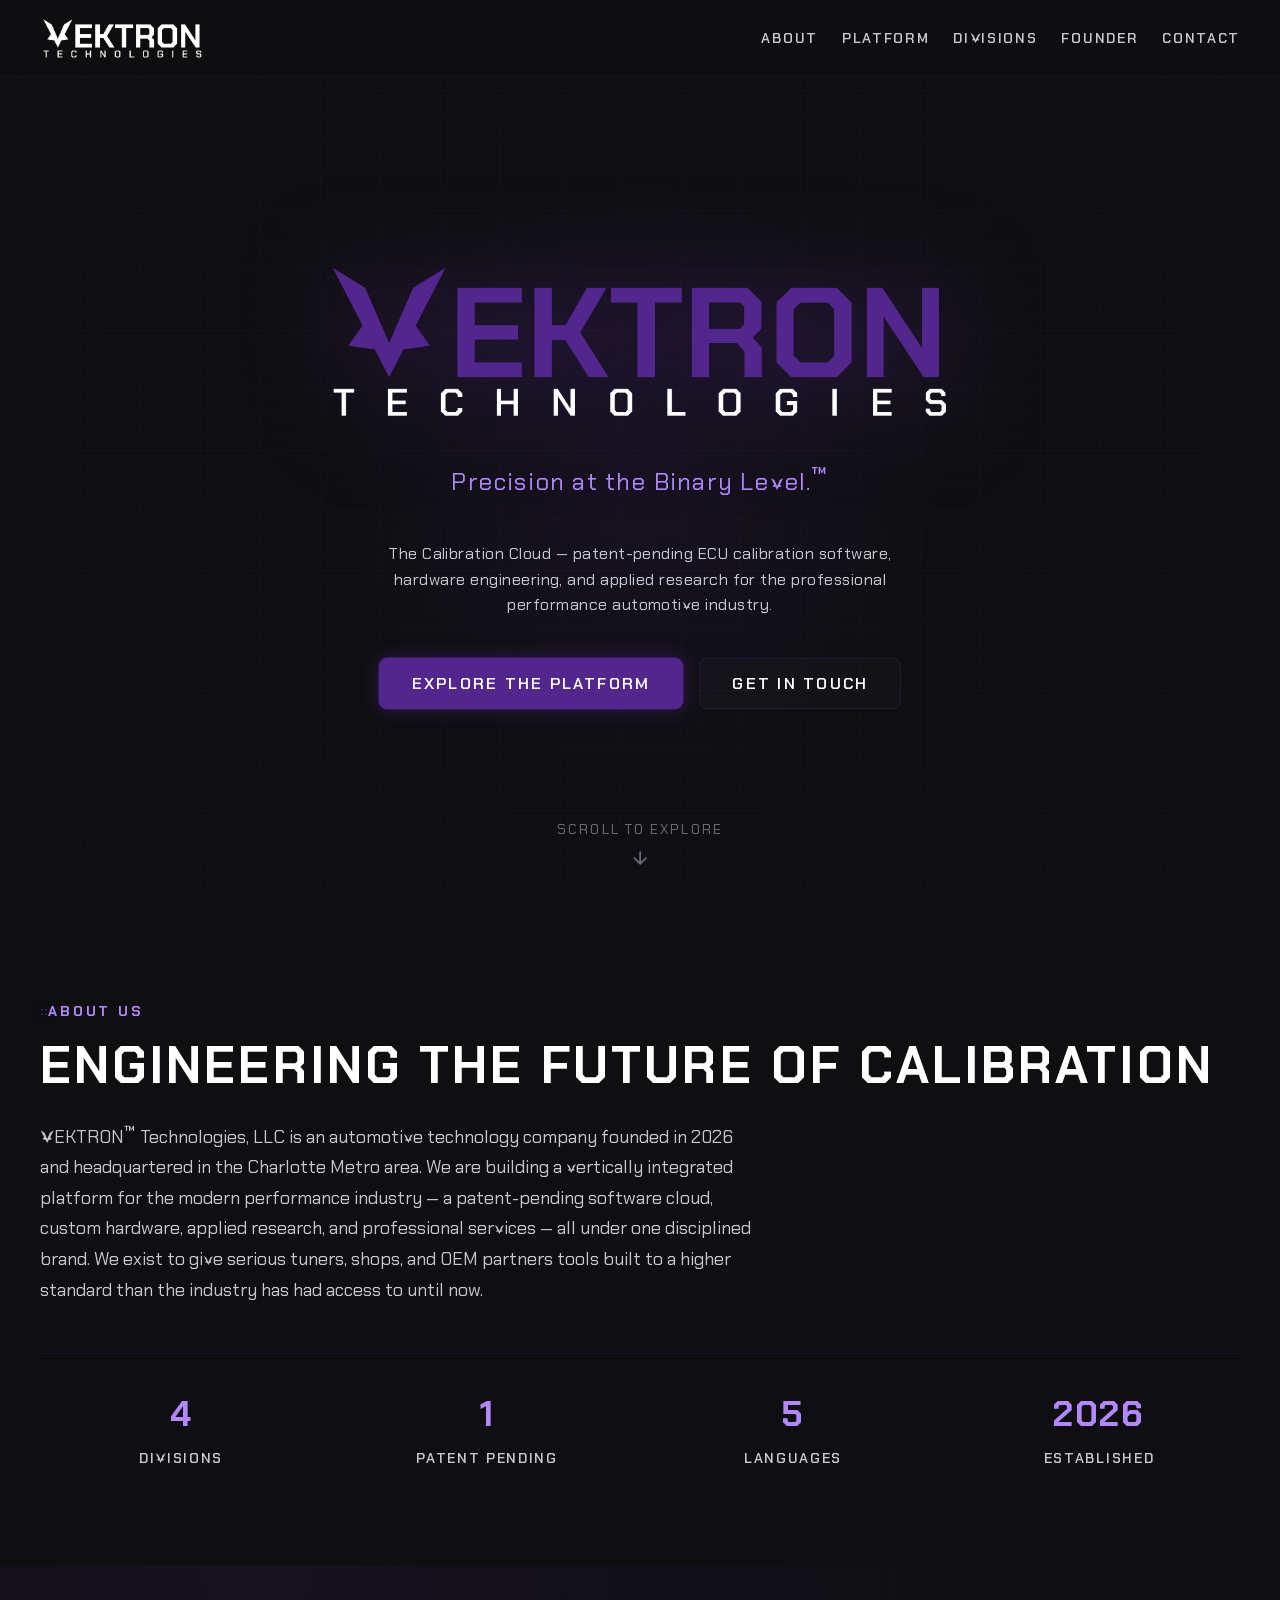
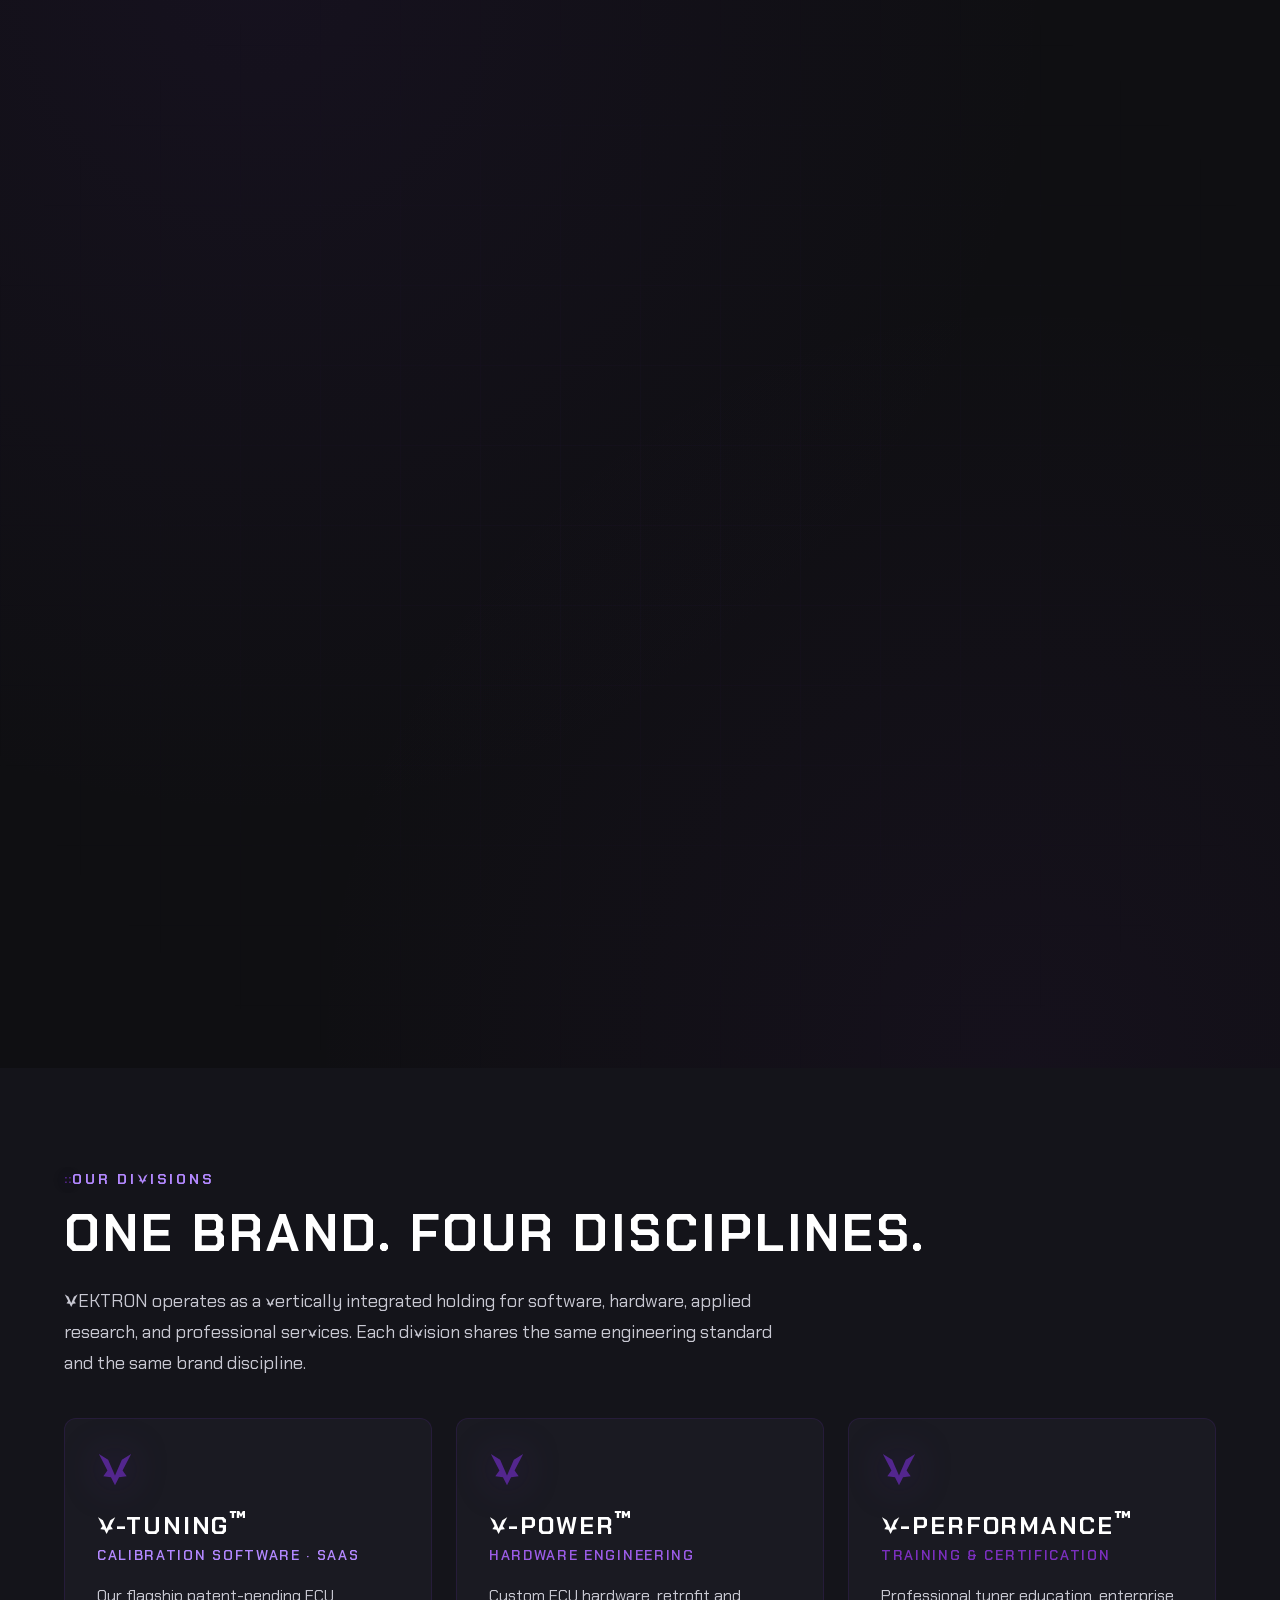
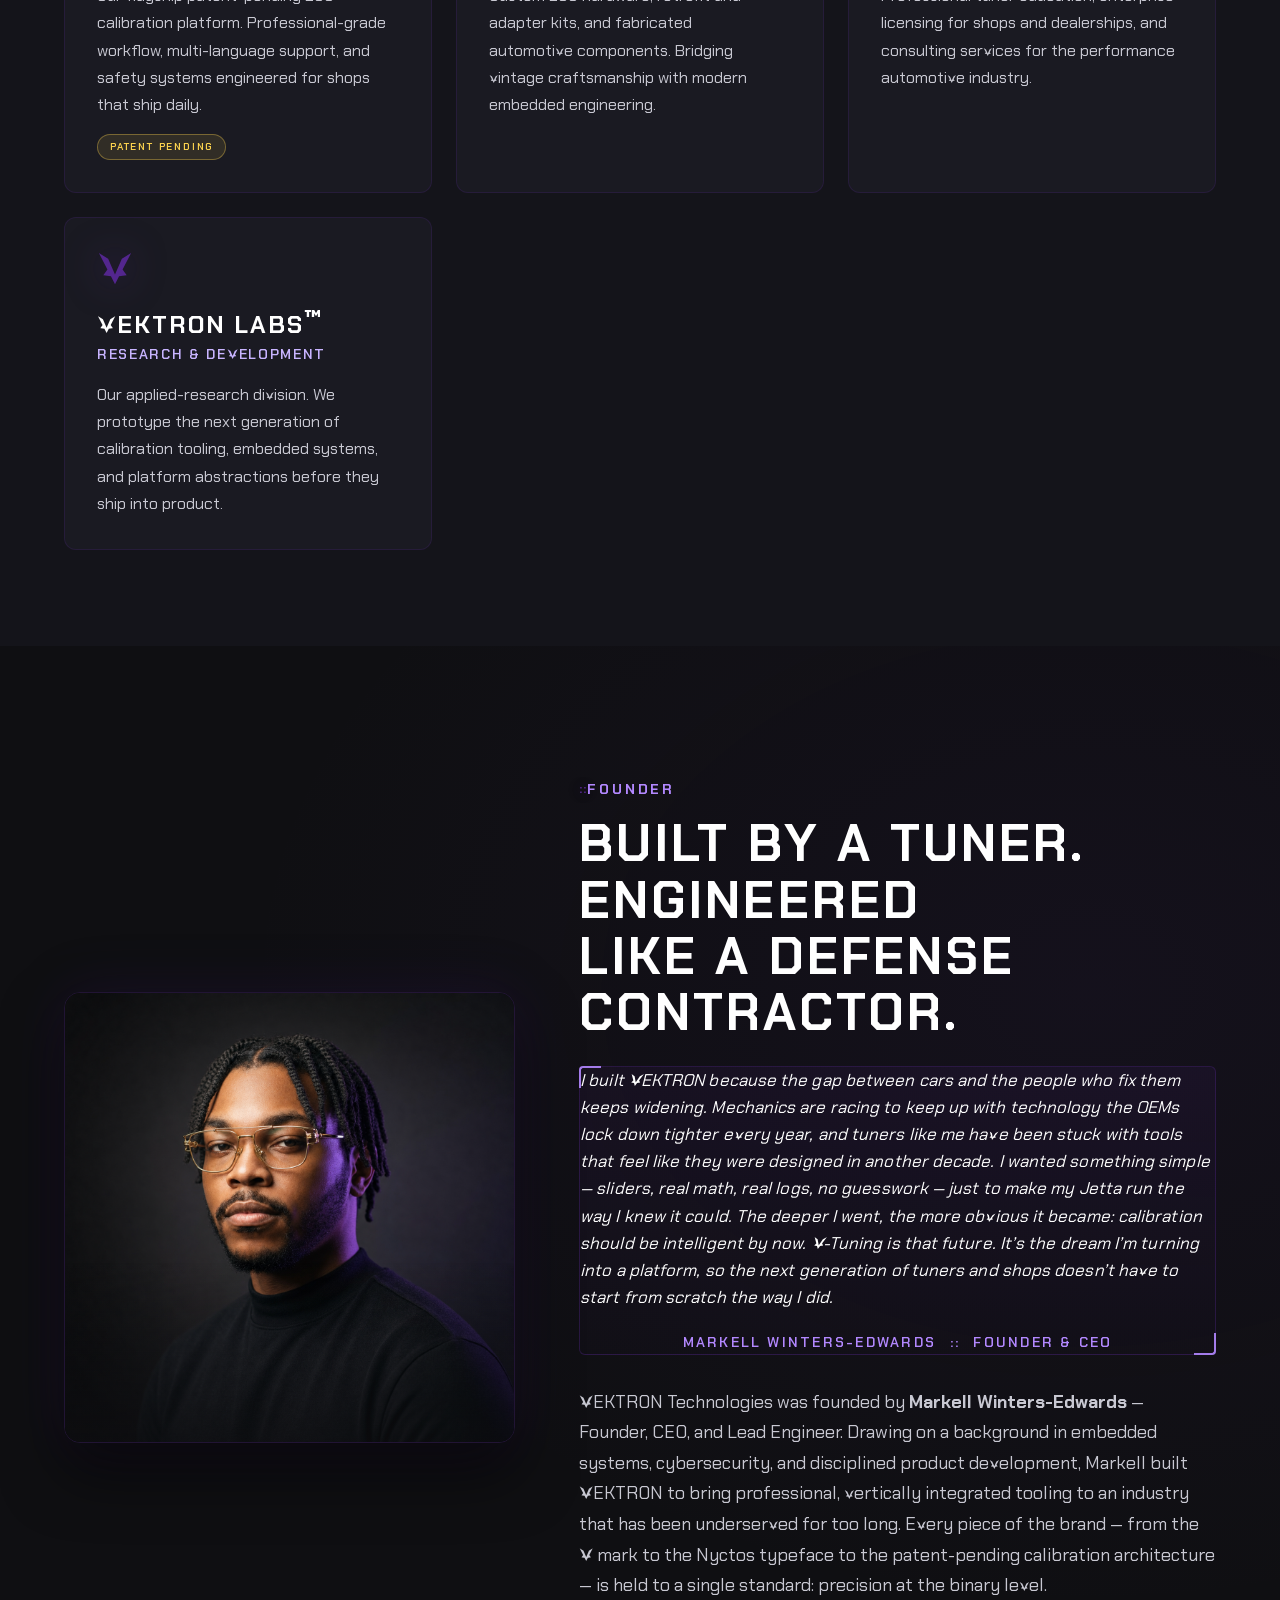
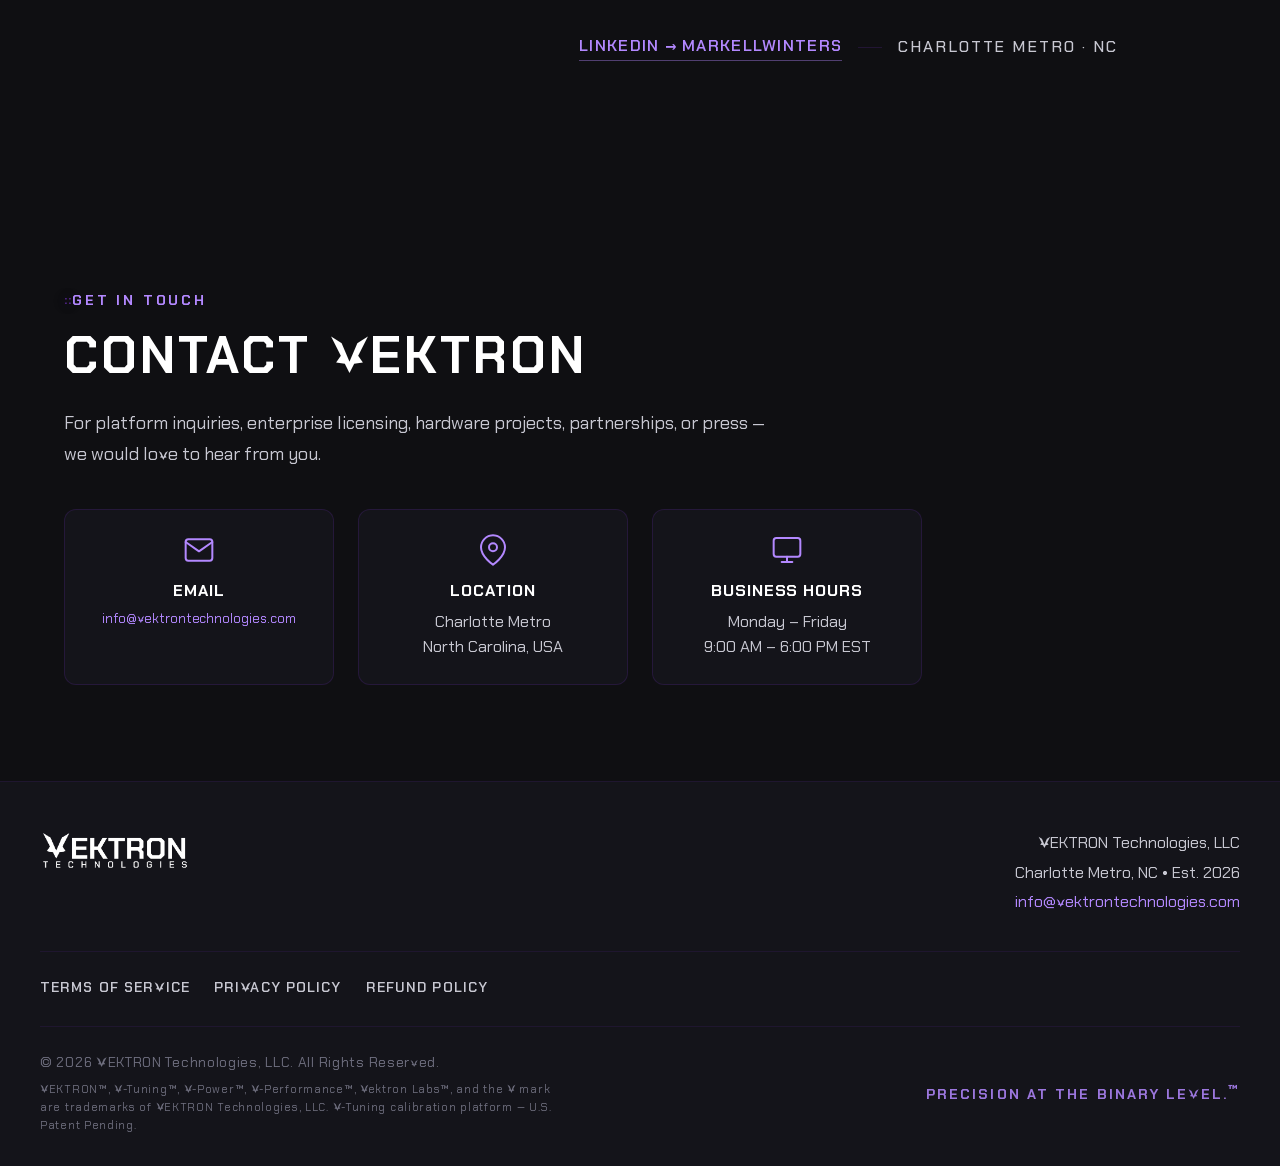
==== commit 28e9aec4: "Add VEKTRON wordmark TM on first prominent textual use (About section)" ====
--- a/index.html
+++ b/index.html
@@ -95,7 +95,7 @@
         <div class="section-label" aria-hidden="true">About Us</div>
         <h2 id="about-heading" class="section-title">Engineering the Future of Calibration</h2>
         <p class="section-desc">
-          VEKTRON Technologies, LLC is an automotive technology company founded in 2026 and headquartered in the Charlotte Metro area. We are building a vertically integrated platform for the modern performance industry — a patent-pending software cloud, custom hardware, applied research, and professional services — all under one disciplined brand. We exist to give serious tuners, shops, and OEM partners tools built to a higher standard than the industry has had access to until now.
+          VEKTRON<sup>™</sup> Technologies, LLC is an automotive technology company founded in 2026 and headquartered in the Charlotte Metro area. We are building a vertically integrated platform for the modern performance industry — a patent-pending software cloud, custom hardware, applied research, and professional services — all under one disciplined brand. We exist to give serious tuners, shops, and OEM partners tools built to a higher standard than the industry has had access to until now.
         </p>
       </div>
 
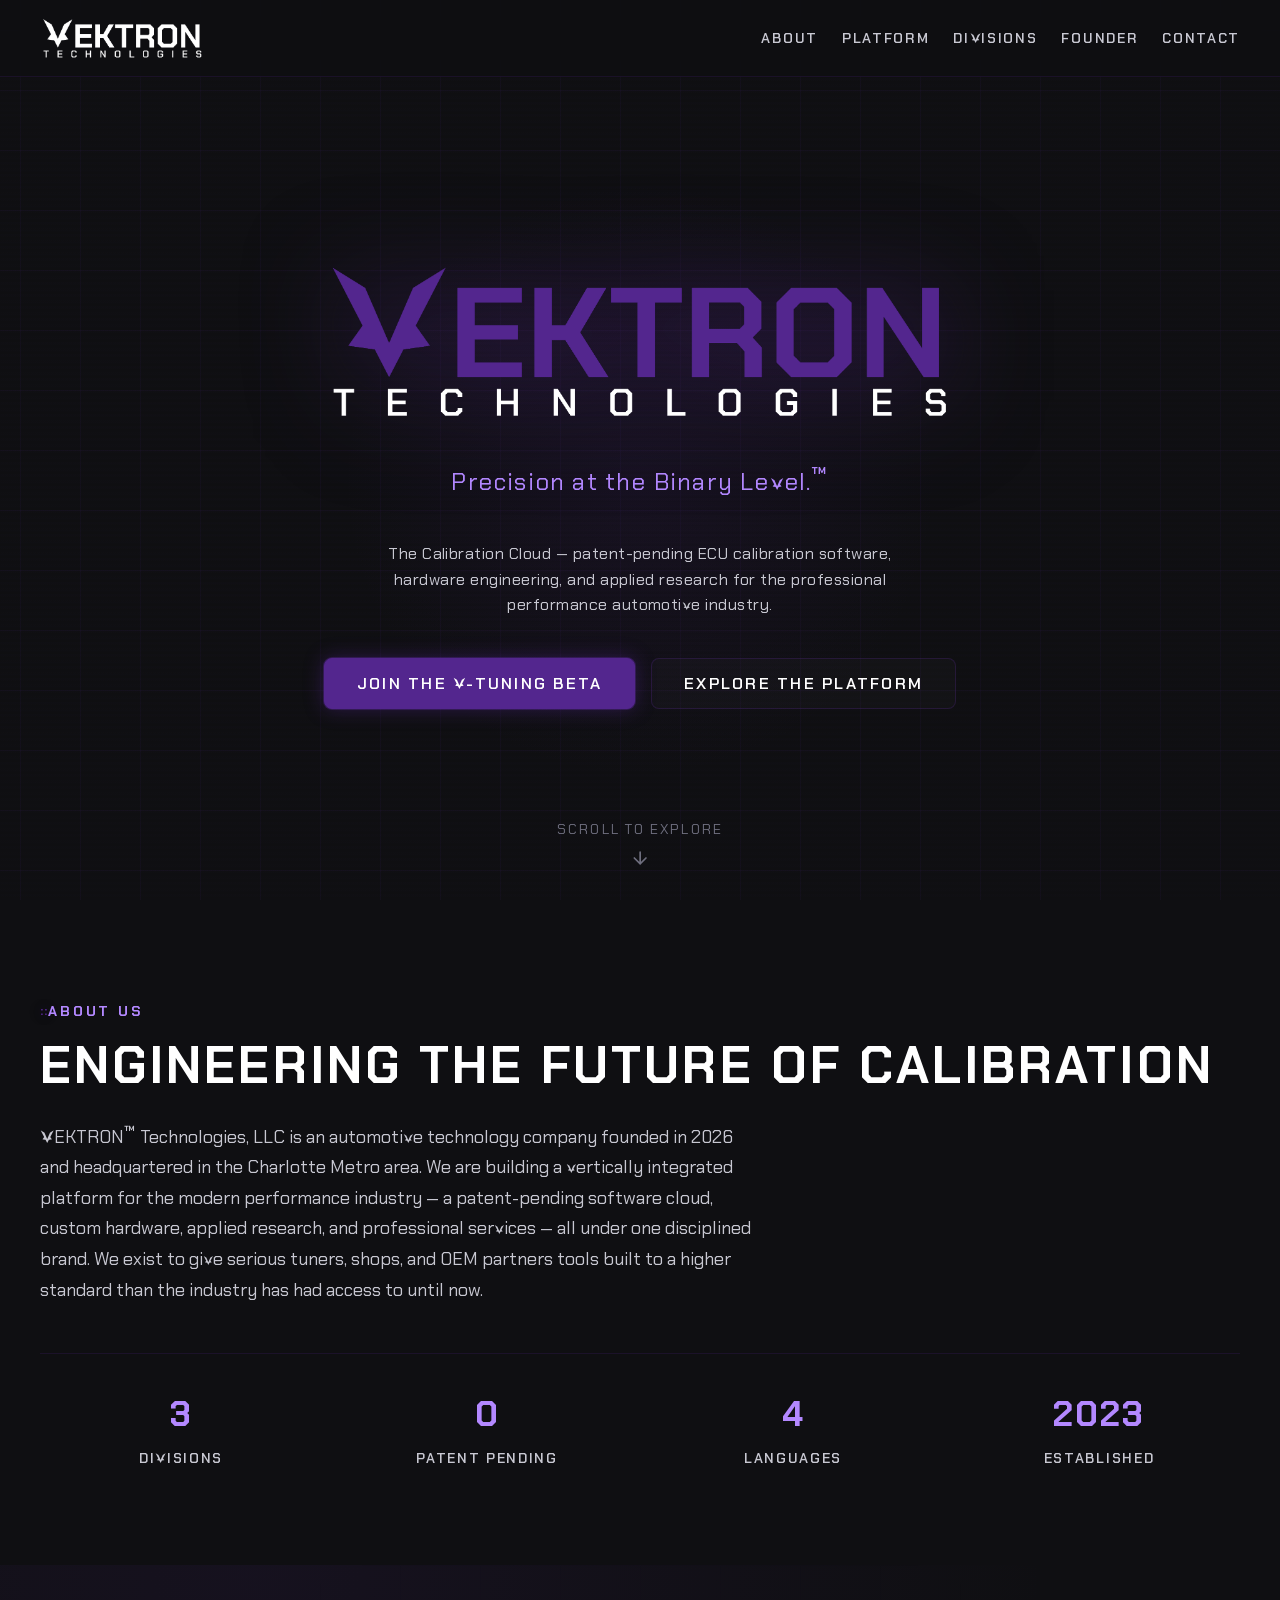
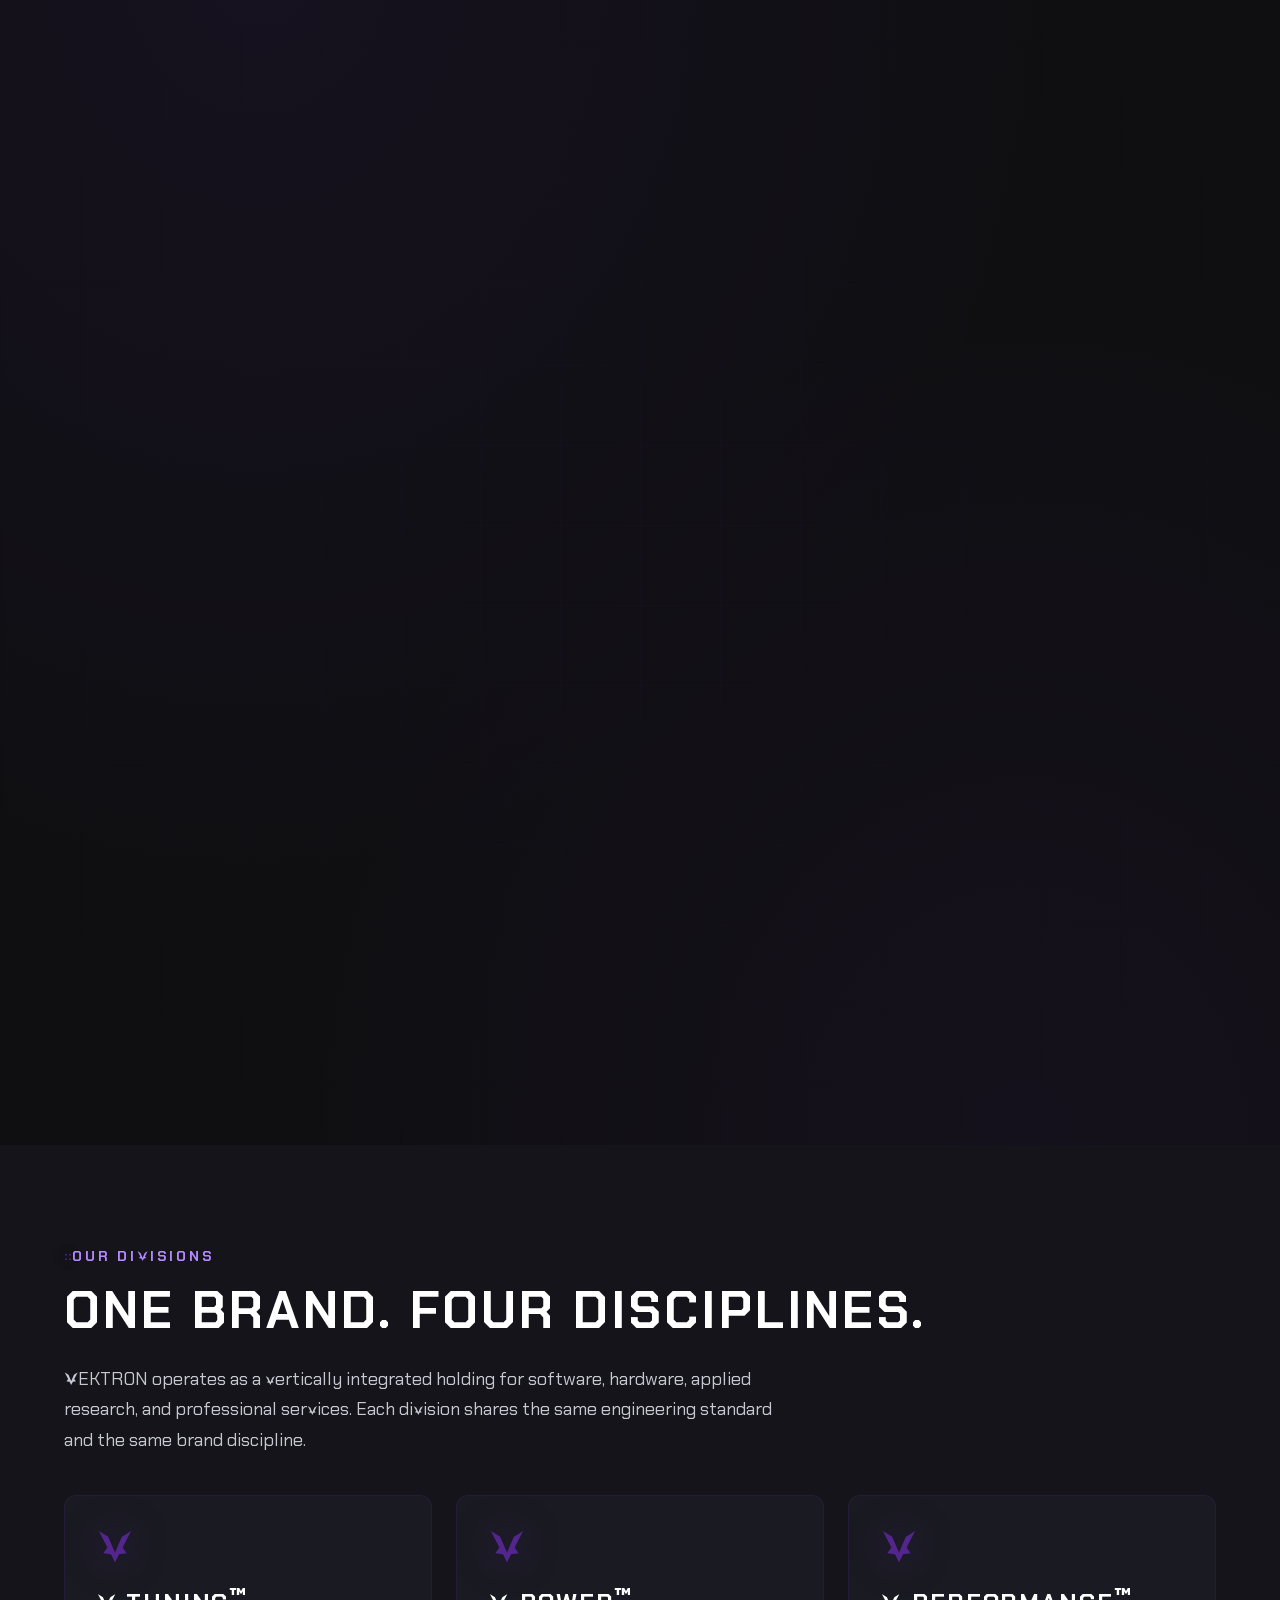
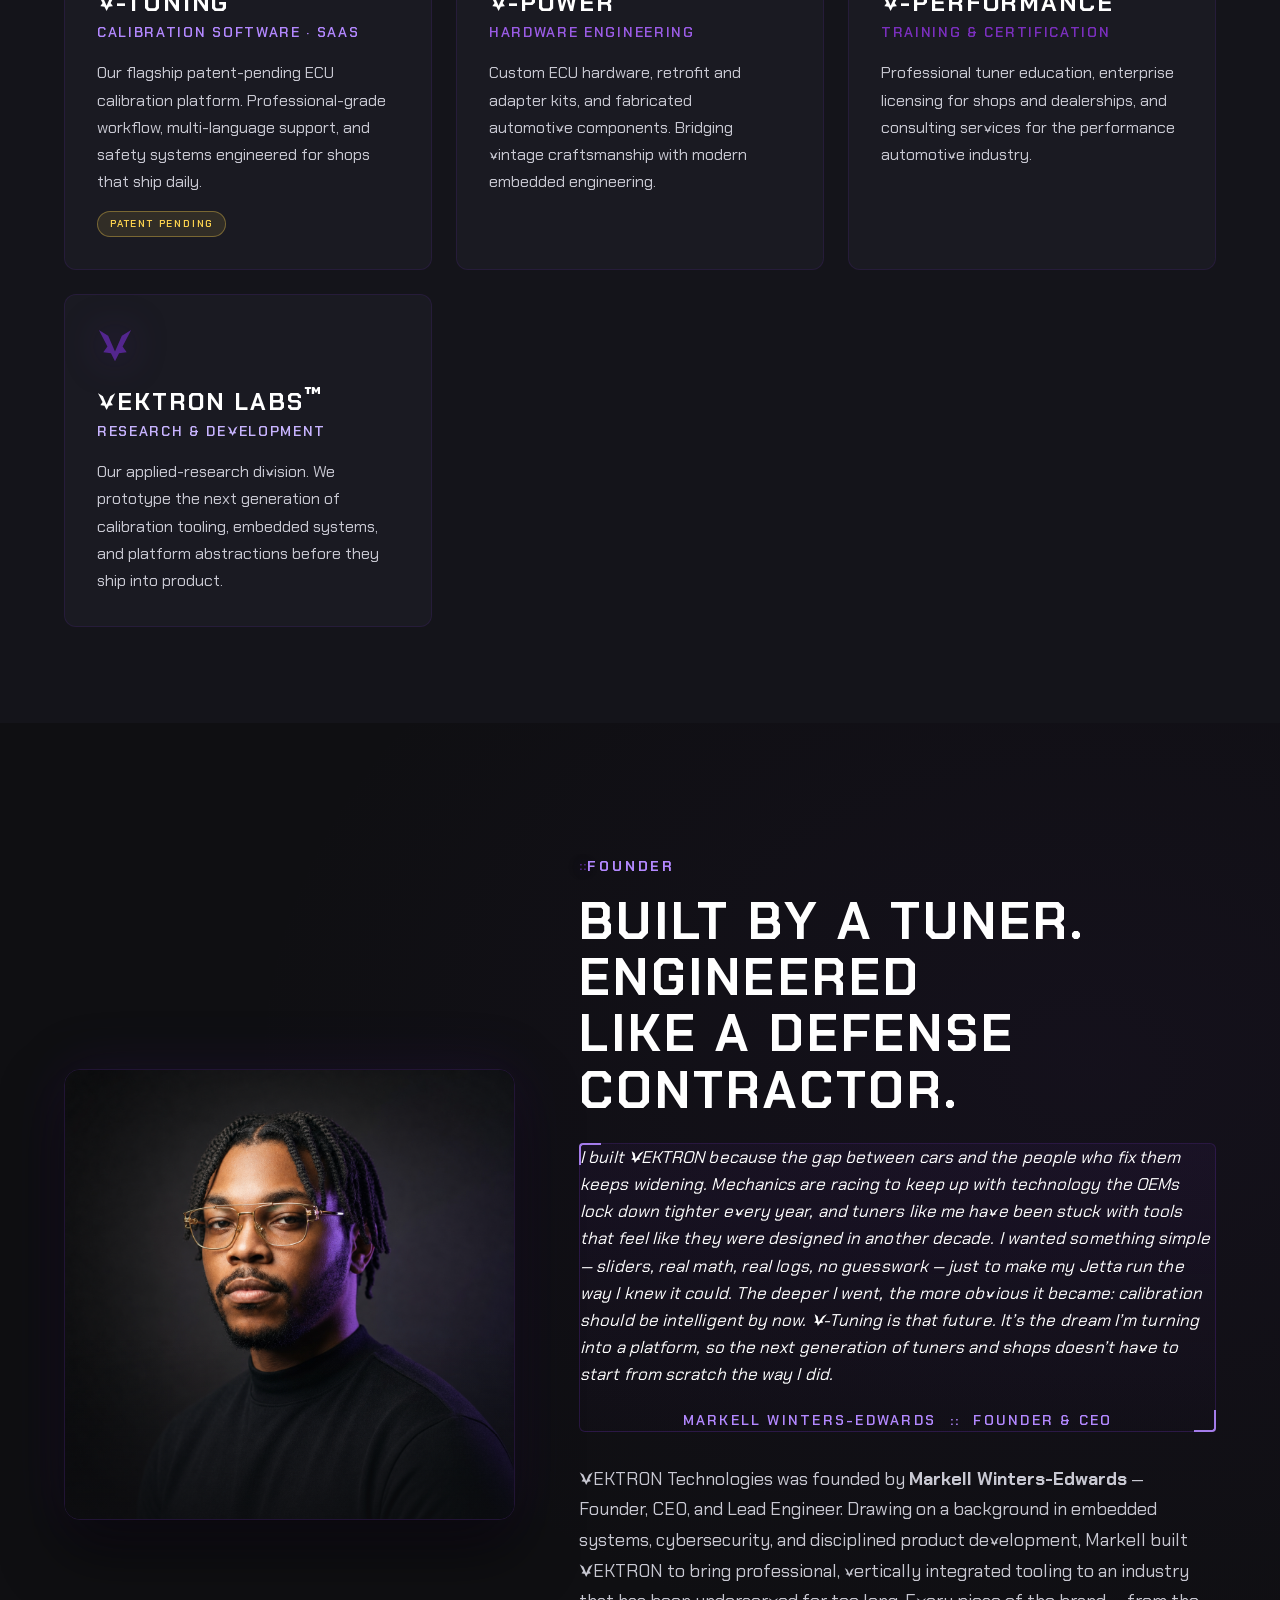
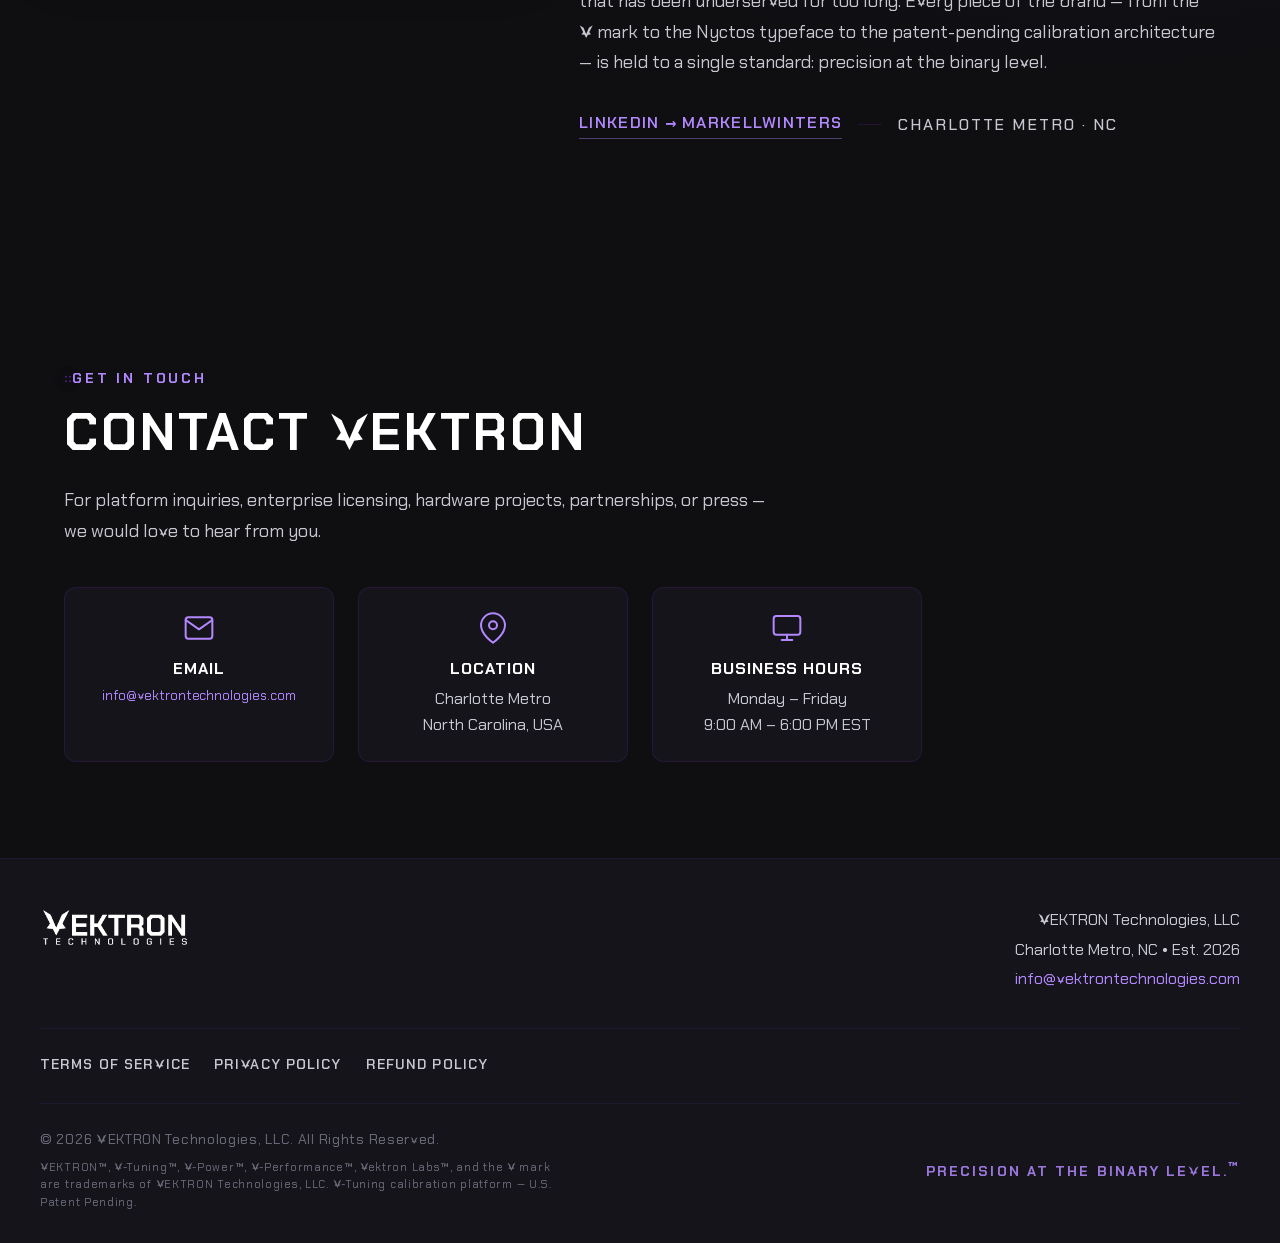
==== commit 91b3fc5d: "feat: V-Tuning founding beta waitlist page + homepage CTAs - Add beta.html: on-brand (Nyctos + Vektr" ====
--- a/index.html
+++ b/index.html
@@ -74,8 +74,8 @@
       <p class="hero-sub">The Calibration Cloud — patent-pending ECU calibration software, hardware engineering, and applied research for the professional performance automotive industry.</p>
 
       <div class="hero-cta-row">
-        <a class="hero-cta hero-cta--primary" href="#platform">Explore the Platform</a>
-        <a class="hero-cta hero-cta--ghost" href="#contact">Get in Touch</a>
+        <a class="hero-cta hero-cta--primary" href="./beta.html">Join the V-Tuning Beta</a>
+        <a class="hero-cta hero-cta--ghost" href="#platform">Explore the Platform</a>
       </div>
     </div>
 
@@ -144,6 +144,10 @@
             <span class="platform-badge">Patent Pending <span class="cyber-sep" aria-hidden="true">::</span> USPTO</span>
             <span class="platform-badge platform-badge--soft">Launching 2026</span>
           </div>
+
+          <div class="hero-cta-row" style="margin-top:1.6rem">
+            <a class="hero-cta hero-cta--primary" href="./beta.html">Reserve Your Founding Beta Seat</a>
+          </div>
         </div>
 
         <aside class="platform-card reveal" aria-label="V-Tuning summary">
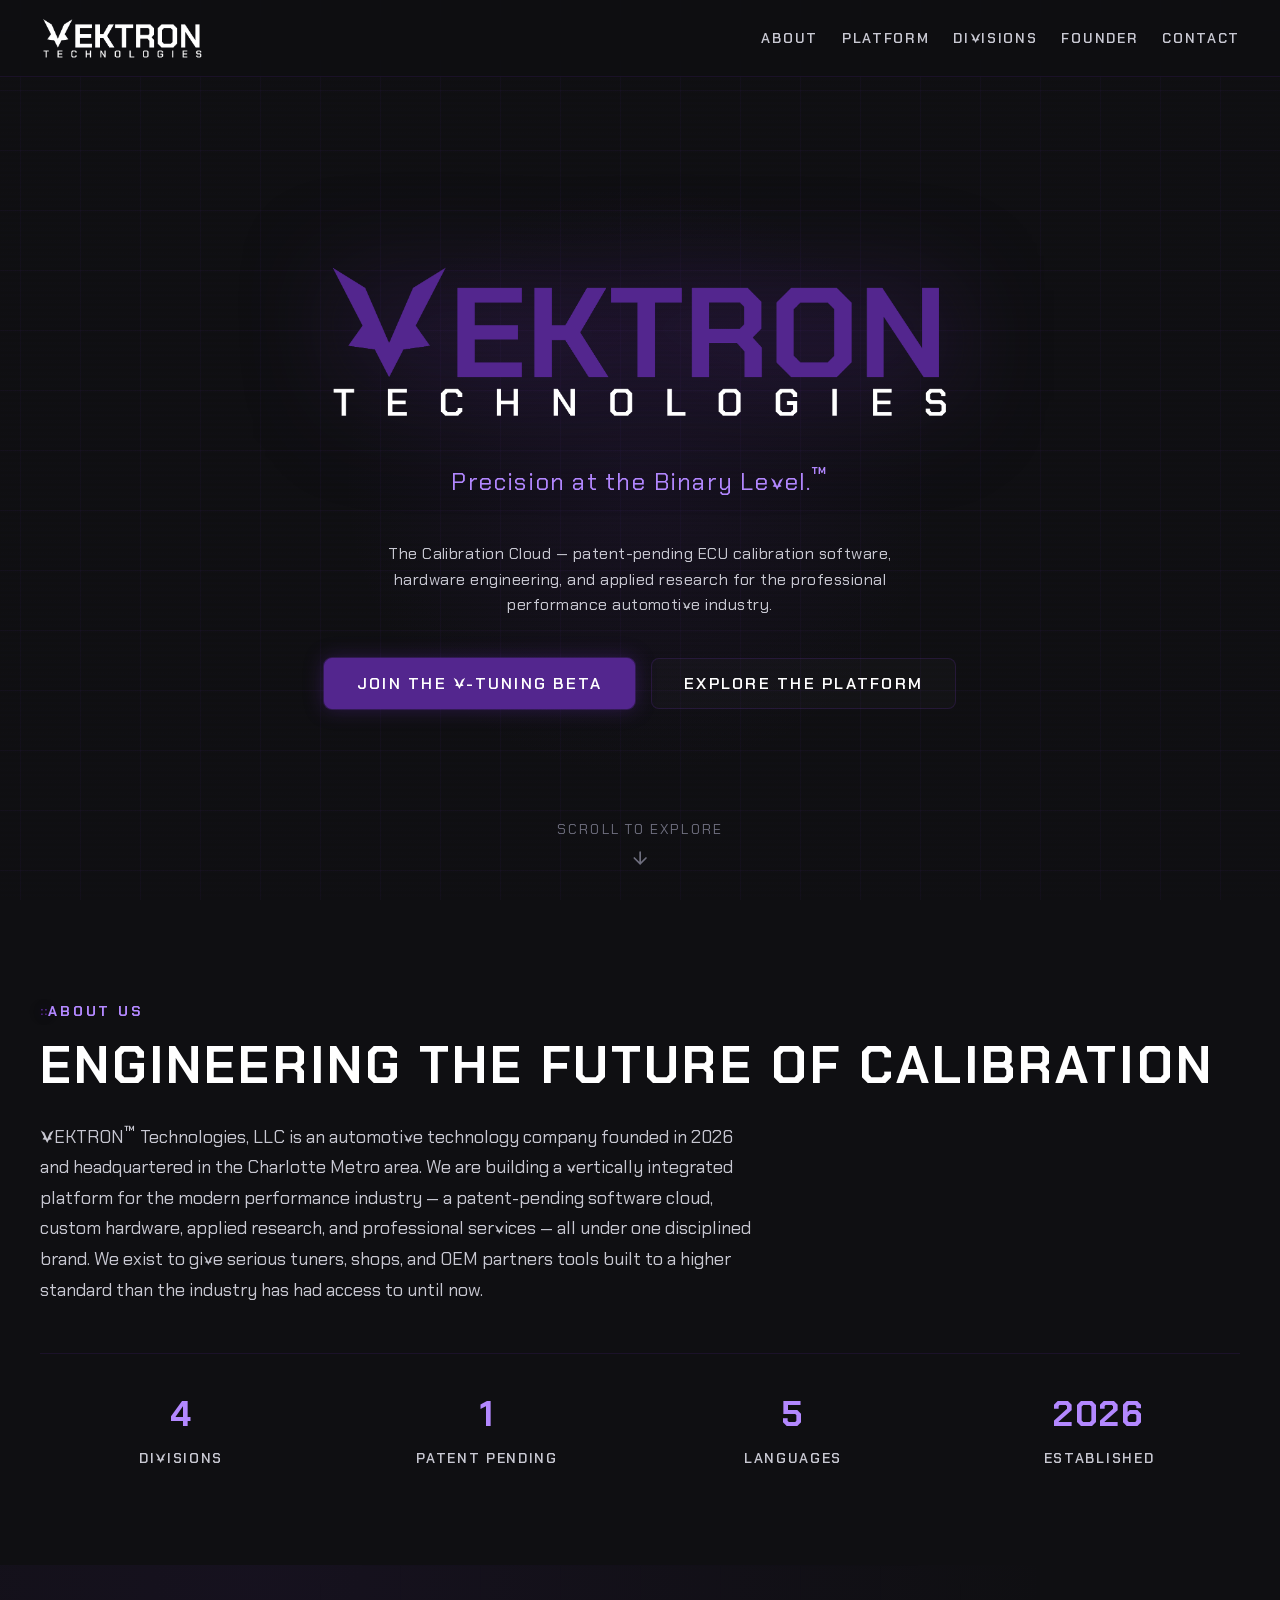
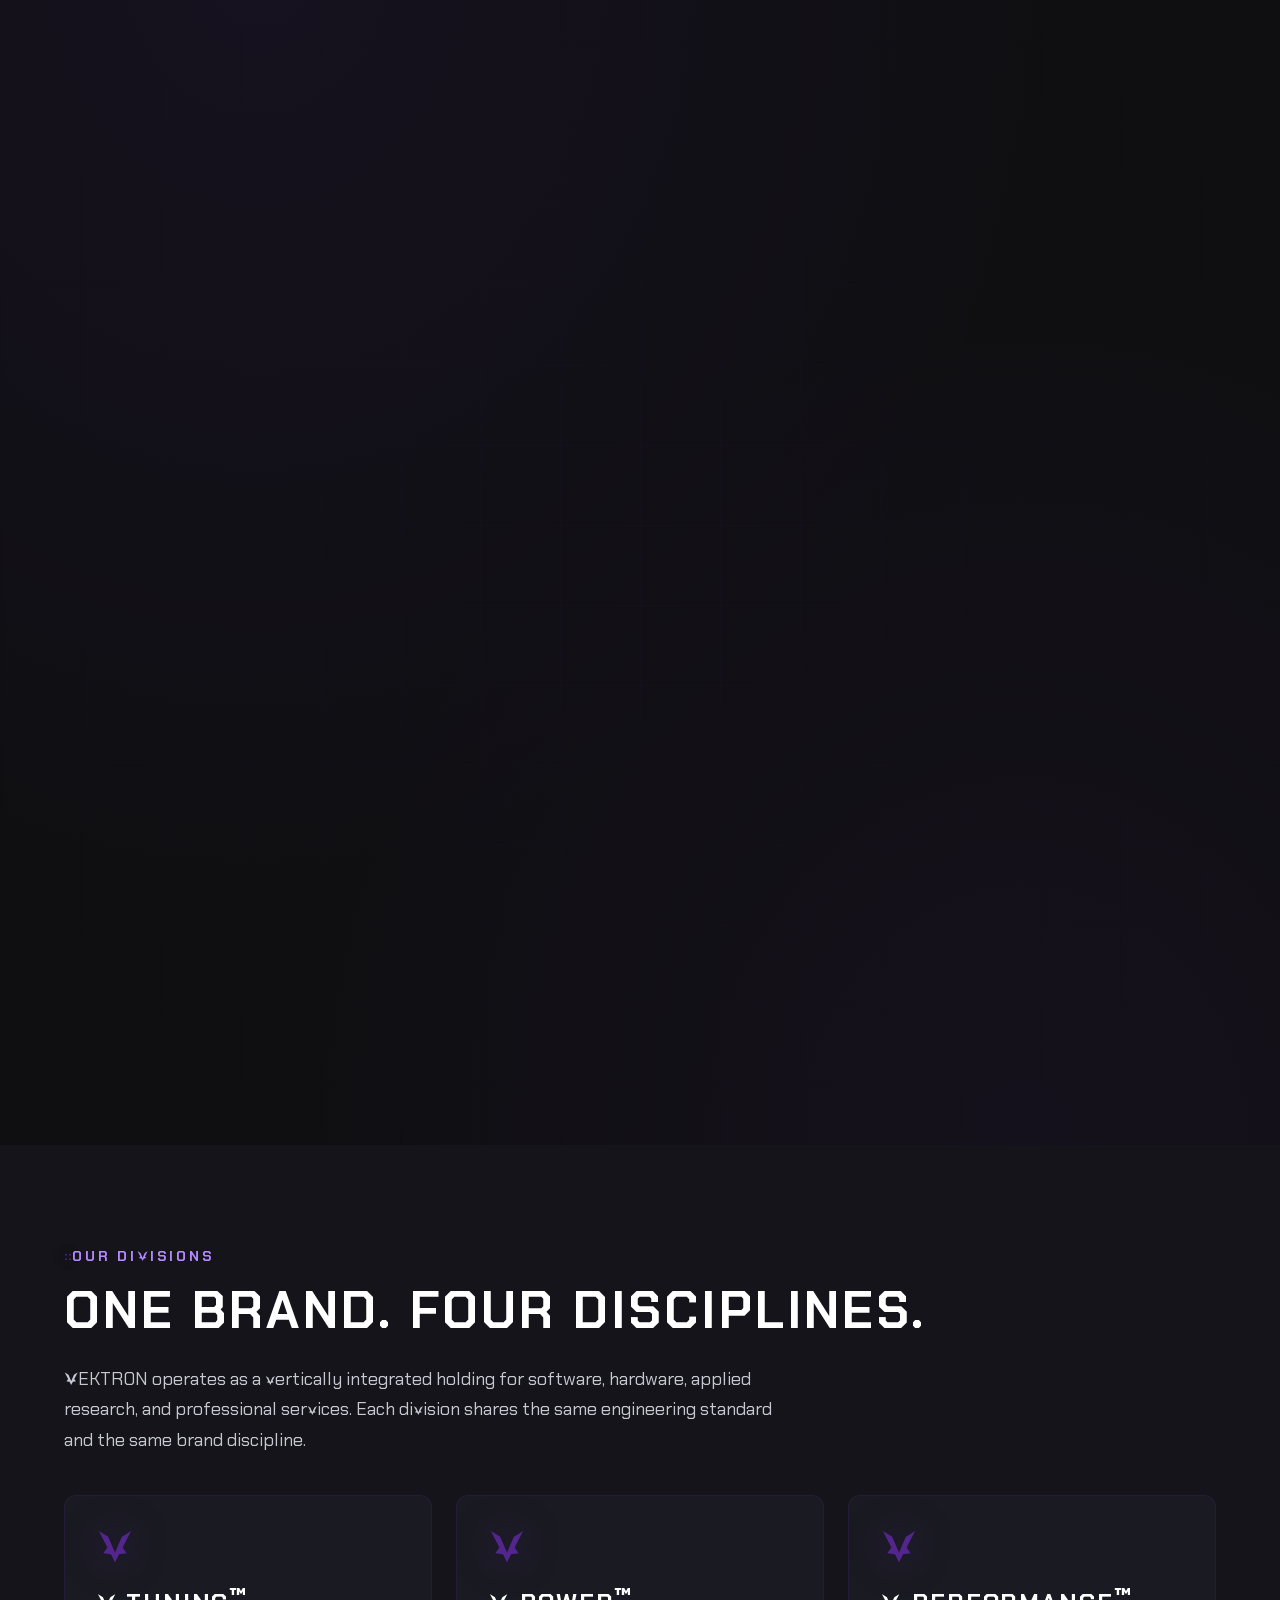
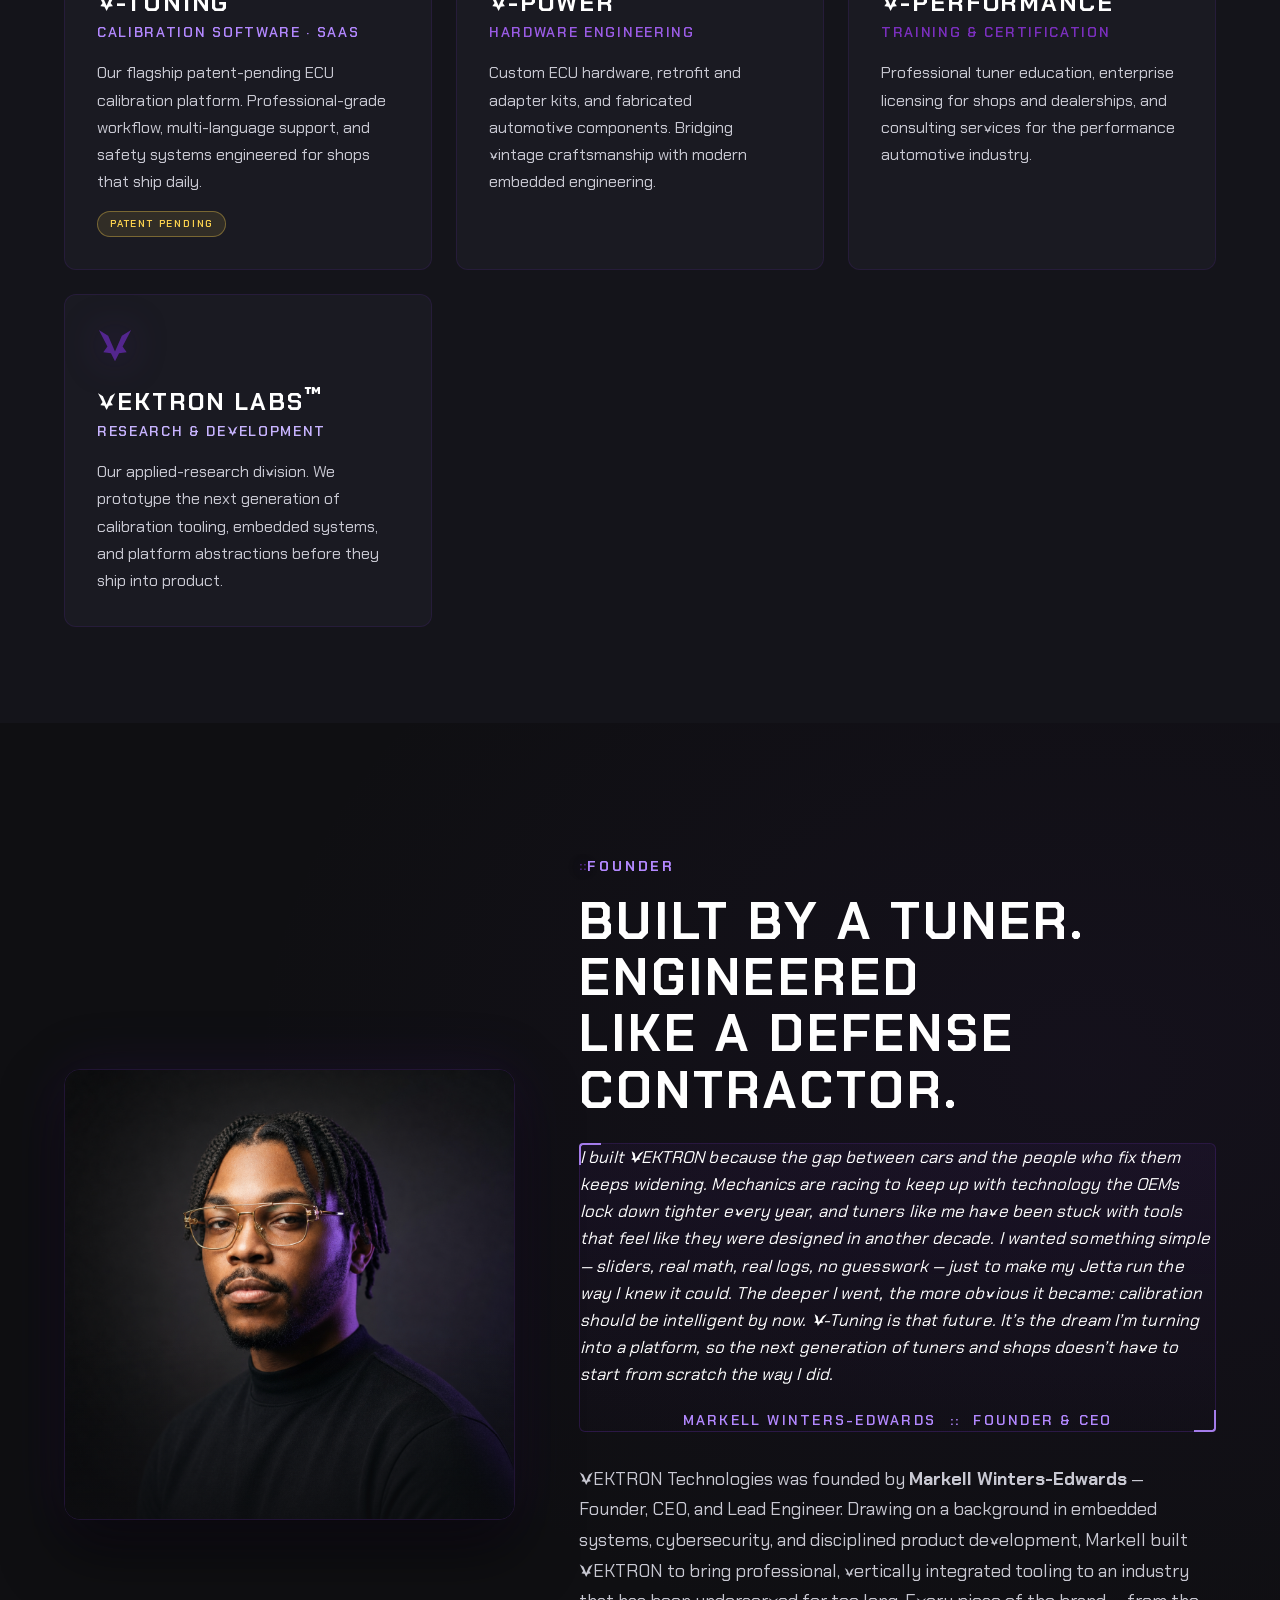
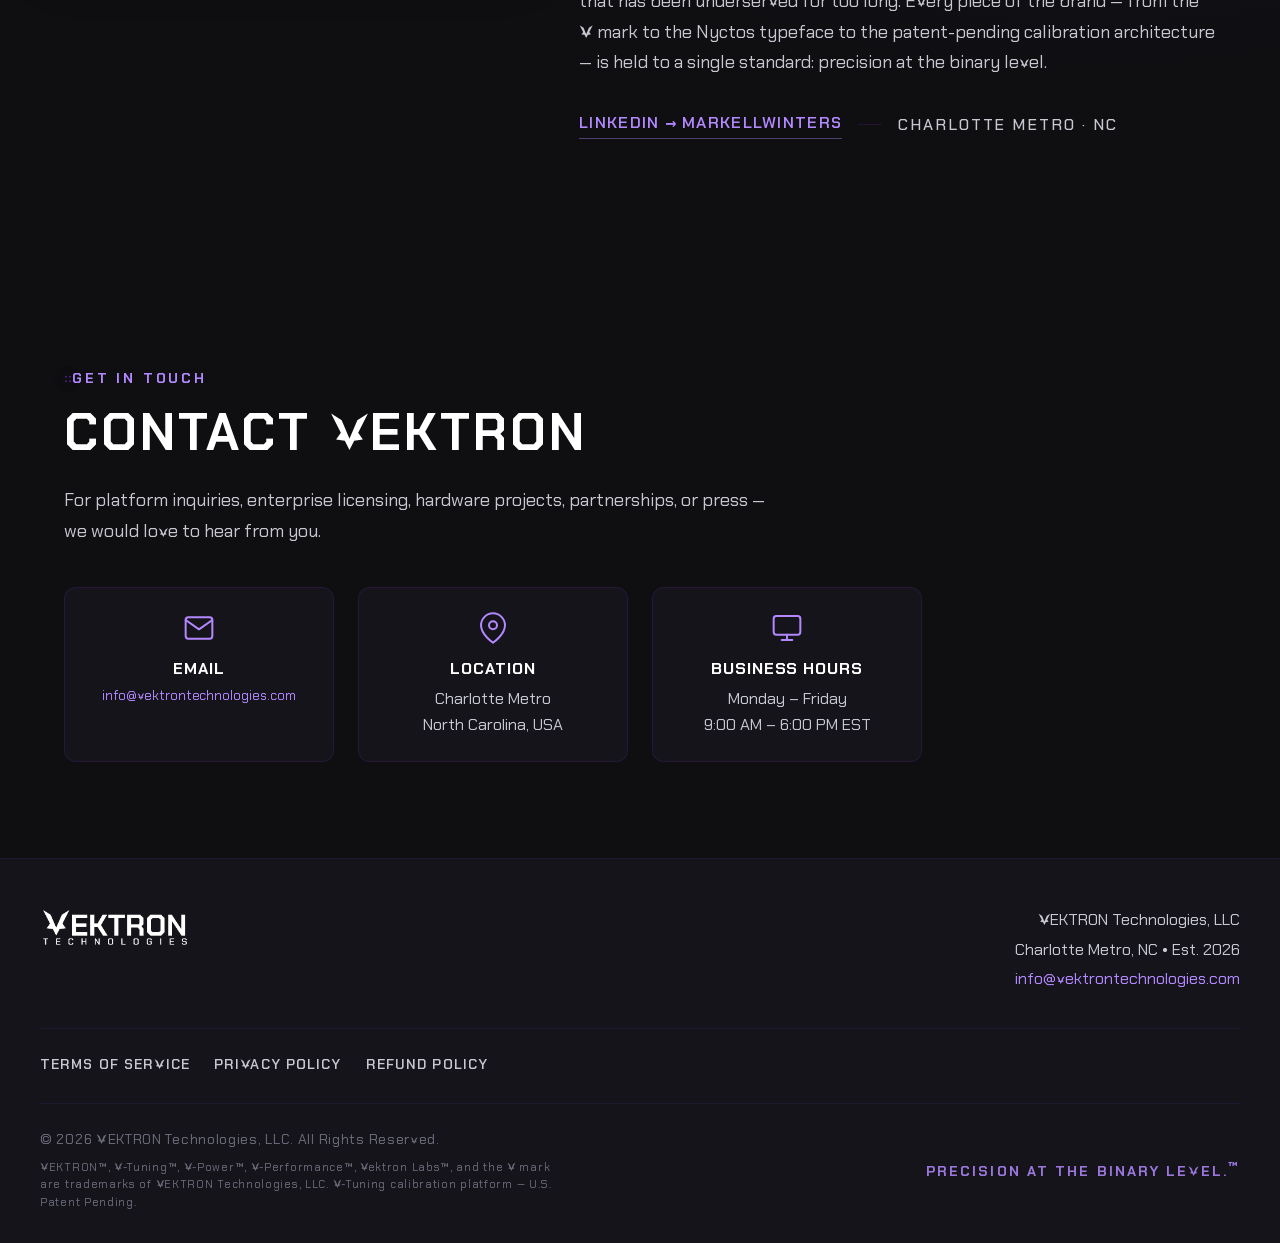
==== commit 05c95839: "fix(legal+copy): harmonize founding-list language — one-time purchase, 36-mo lock, Howey-safe; no 's" ====
--- a/index.html
+++ b/index.html
@@ -130,7 +130,7 @@
           <div class="section-label" aria-hidden="true">Flagship Platform</div>
           <h2 id="platform-heading" class="section-title">V-Tuning — The Calibration Cloud</h2>
           <p class="section-desc">
-            V-Tuning by VEKTRON is our flagship subscription platform for professional ECU calibration. Built from the binary up by working tuners, it consolidates the workflow that today's industry spreads across half a dozen disconnected tools — into one safety-focused, multi-platform environment designed for shops that need to ship clean tunes every day.
+            V-Tuning by VEKTRON is our flagship cloud platform for professional ECU calibration. Built from the binary up by working tuners, it consolidates the workflow that today's industry spreads across half a dozen disconnected tools — into one safety-focused, multi-platform environment designed for shops that need to ship clean tunes every day.
           </p>
 
           <ul class="platform-features" role="list">
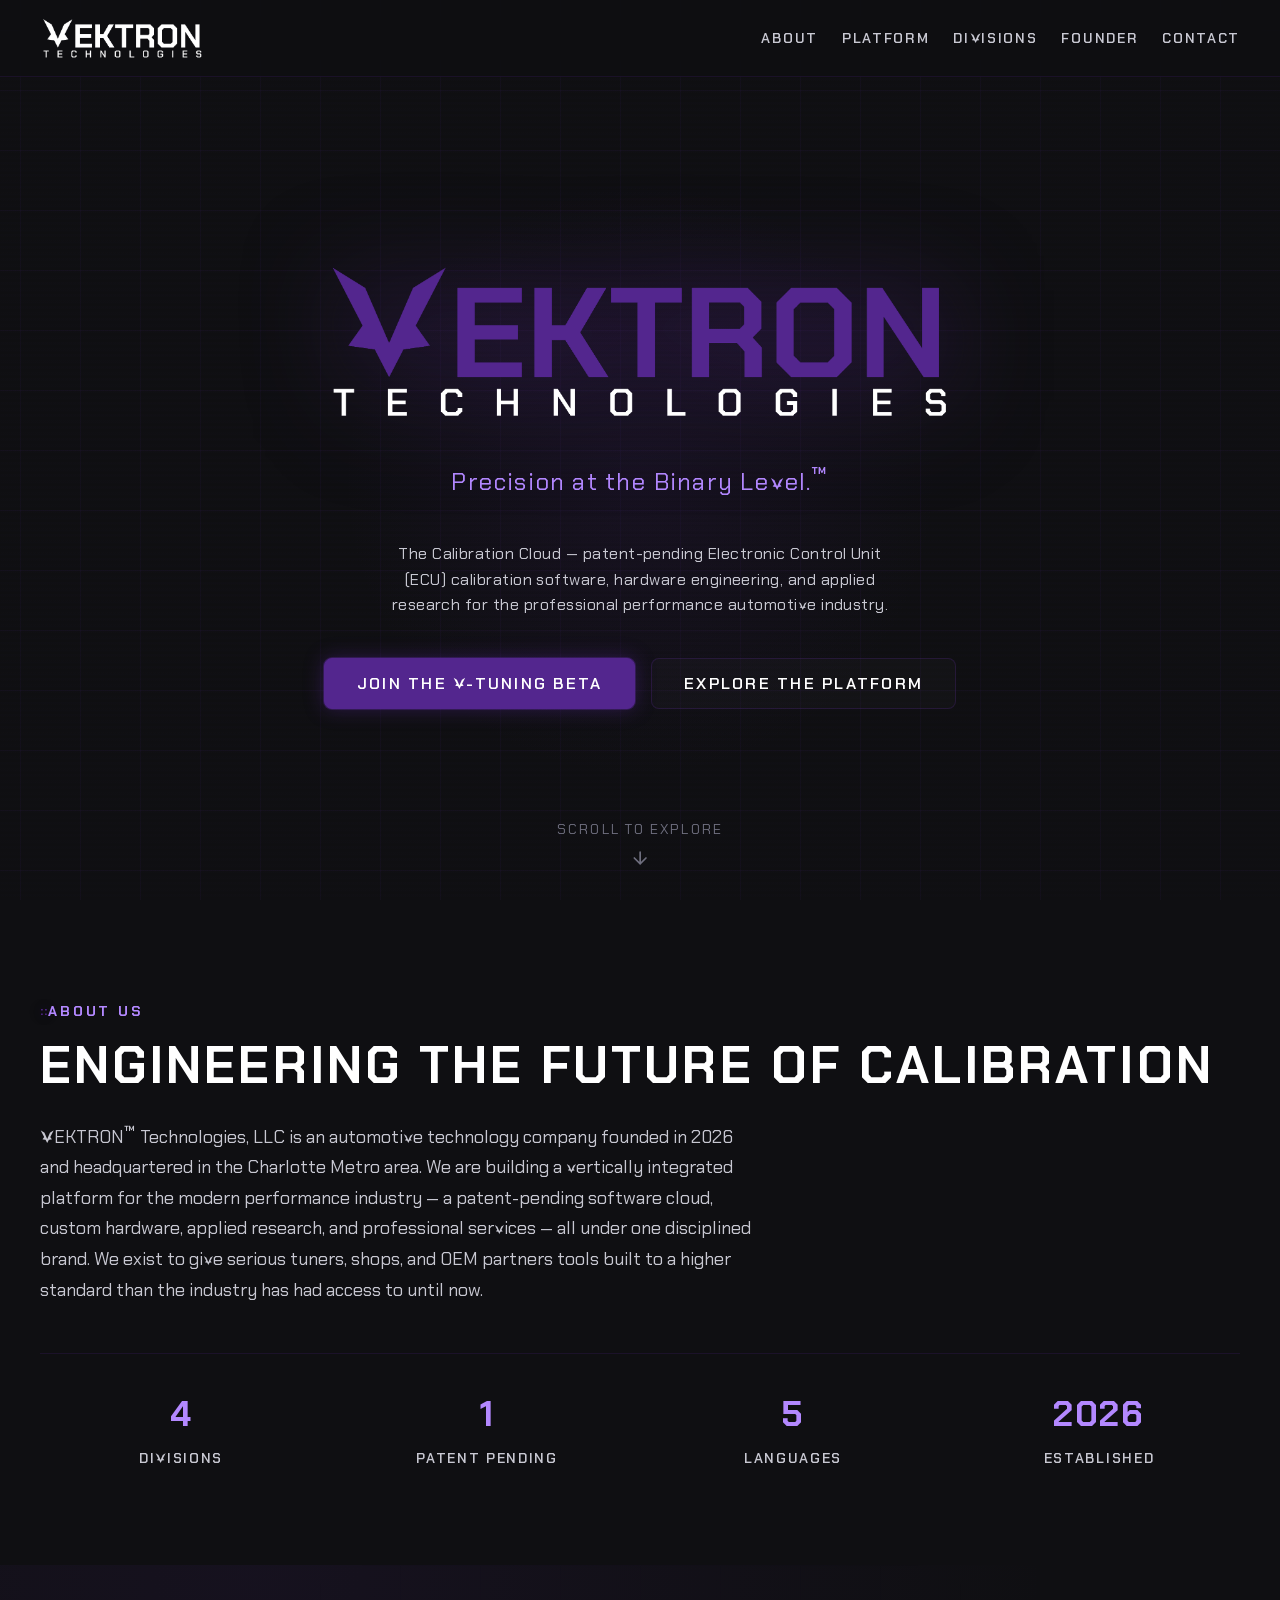
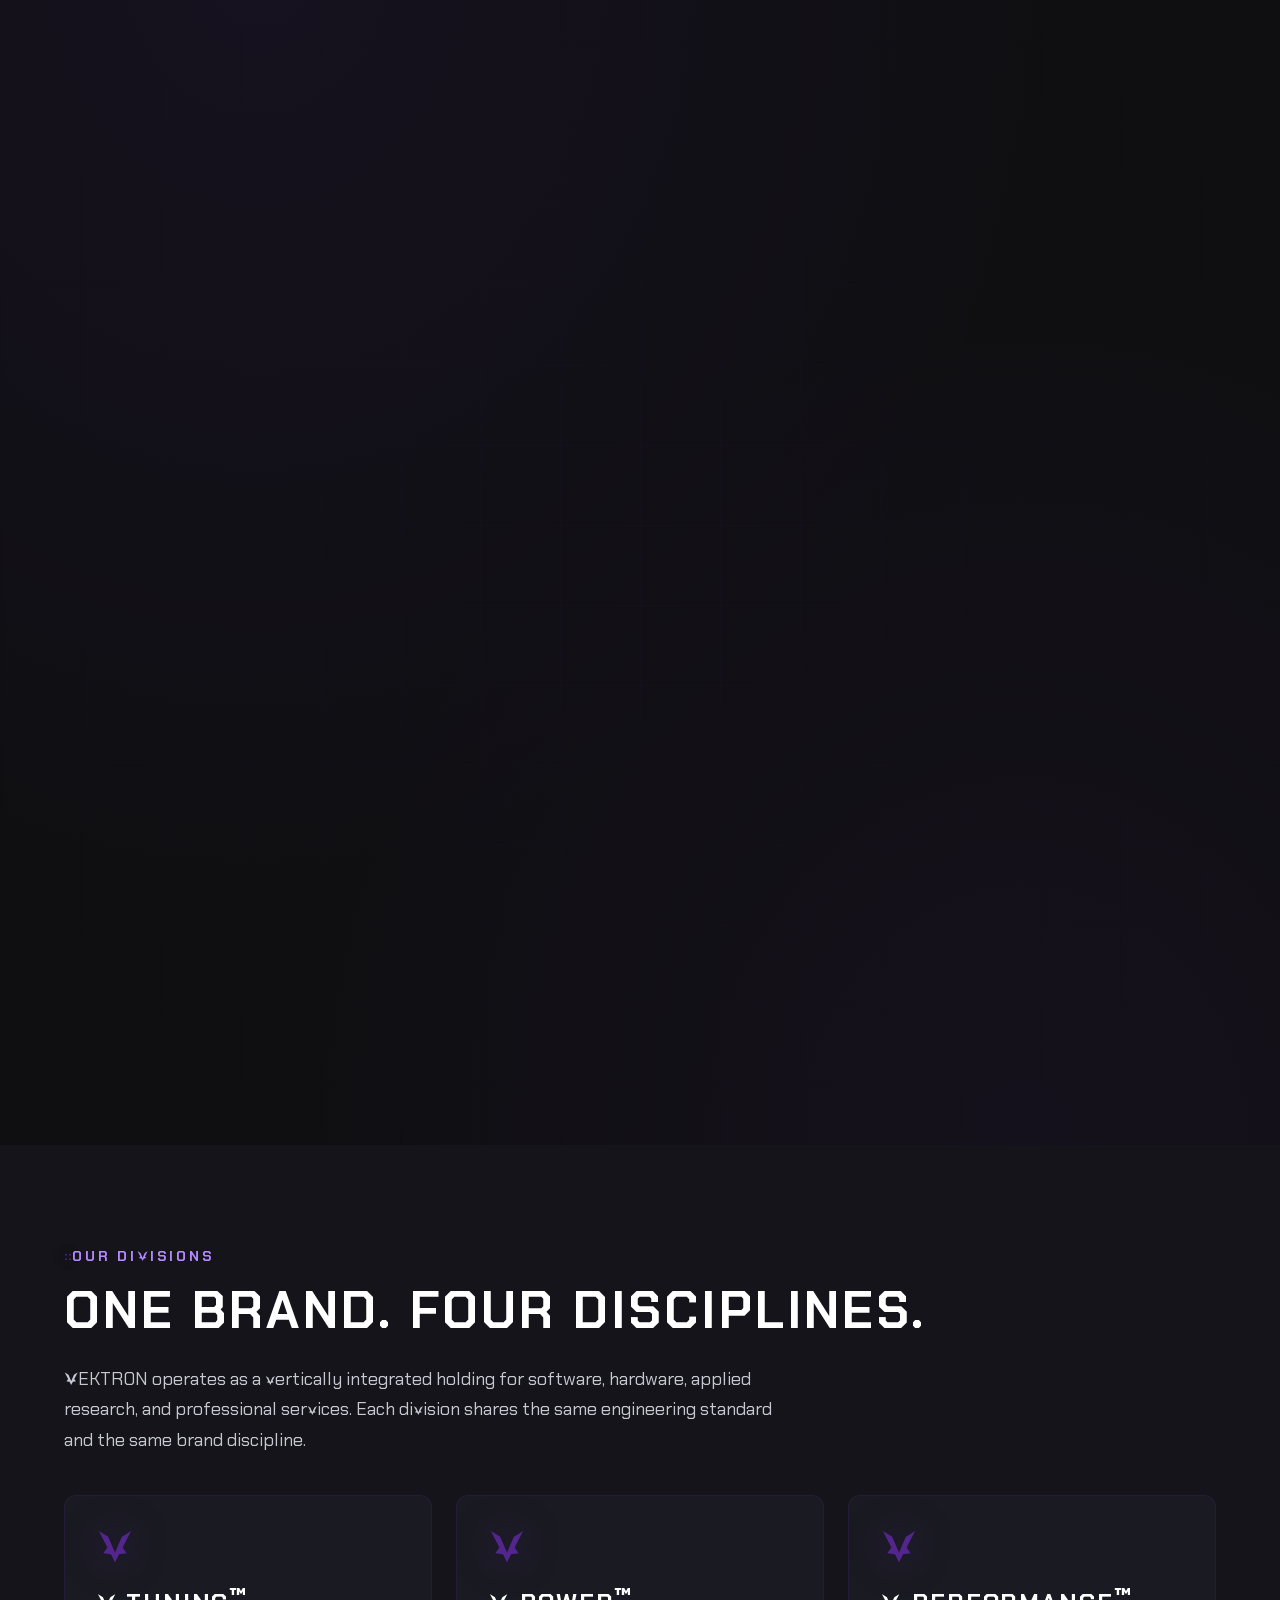
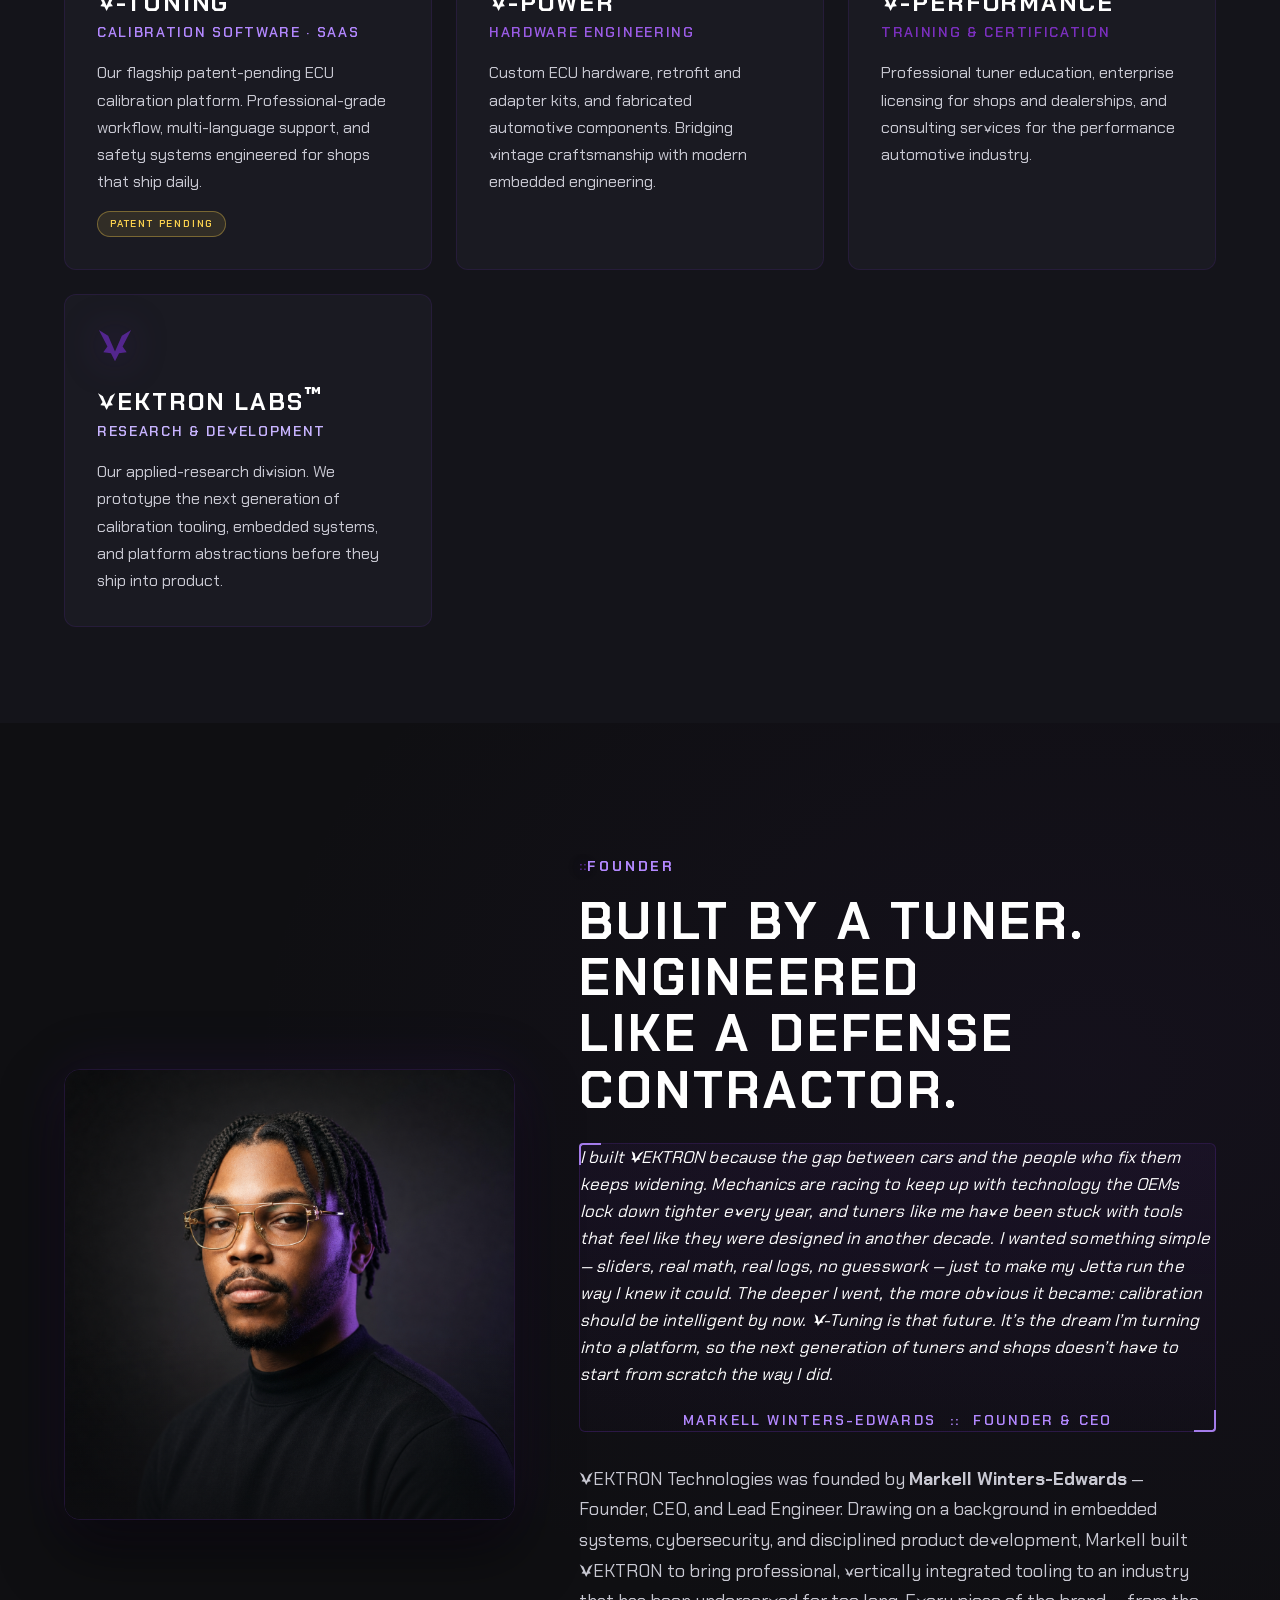
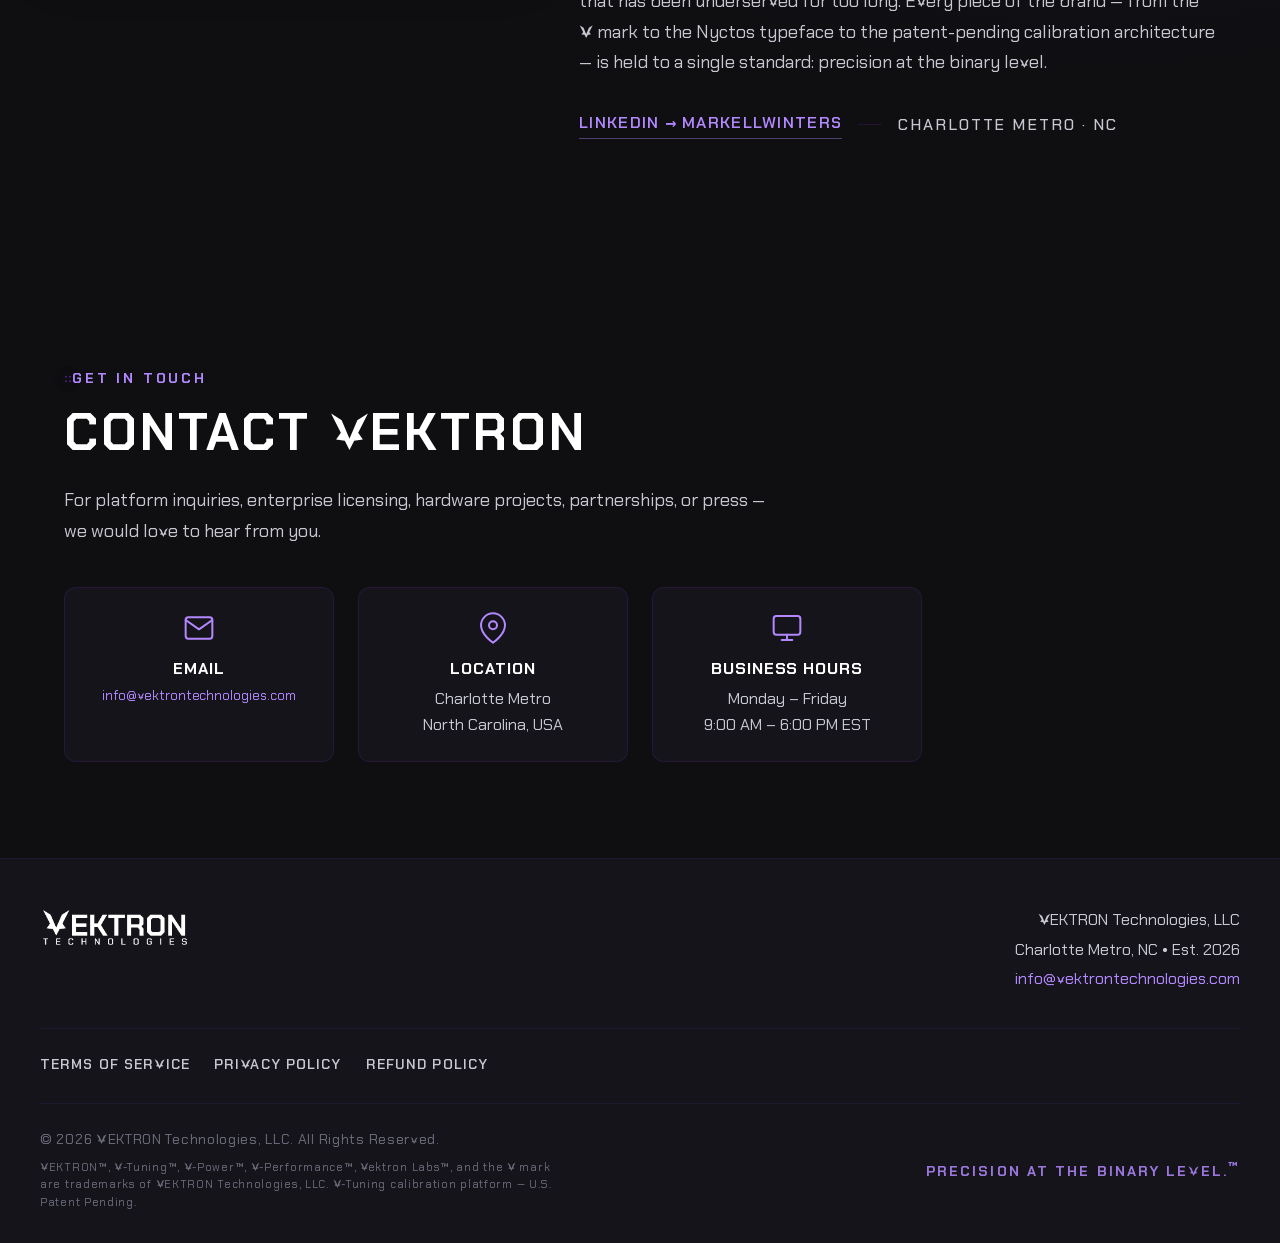
==== commit 37165d64: "feat(pricing): add Plans comparison + Enterprise/OEM $799 band to corporate site - beta.html: new #p" ====
--- a/index.html
+++ b/index.html
@@ -71,7 +71,7 @@
     <div class="hero-content">
       <img src="./assets/brand/signature_vektron_violet_tech_white.png?v=8" alt="VEKTRON Technologies" class="hero-logo" width="800" height="214">
       <p class="hero-tagline"><em>Precision at the Binary <span class="nowrap-tm">Level.<sup aria-label="trademark">™</sup></span></em></p>
-      <p class="hero-sub">The Calibration Cloud — patent-pending ECU calibration software, hardware engineering, and applied research for the professional performance automotive industry.</p>
+      <p class="hero-sub">The Calibration Cloud — patent-pending Electronic Control Unit (ECU) calibration software, hardware engineering, and applied research for the professional performance automotive industry.</p>
 
       <div class="hero-cta-row">
         <a class="hero-cta hero-cta--primary" href="./beta.html">Join the V-Tuning Beta</a>
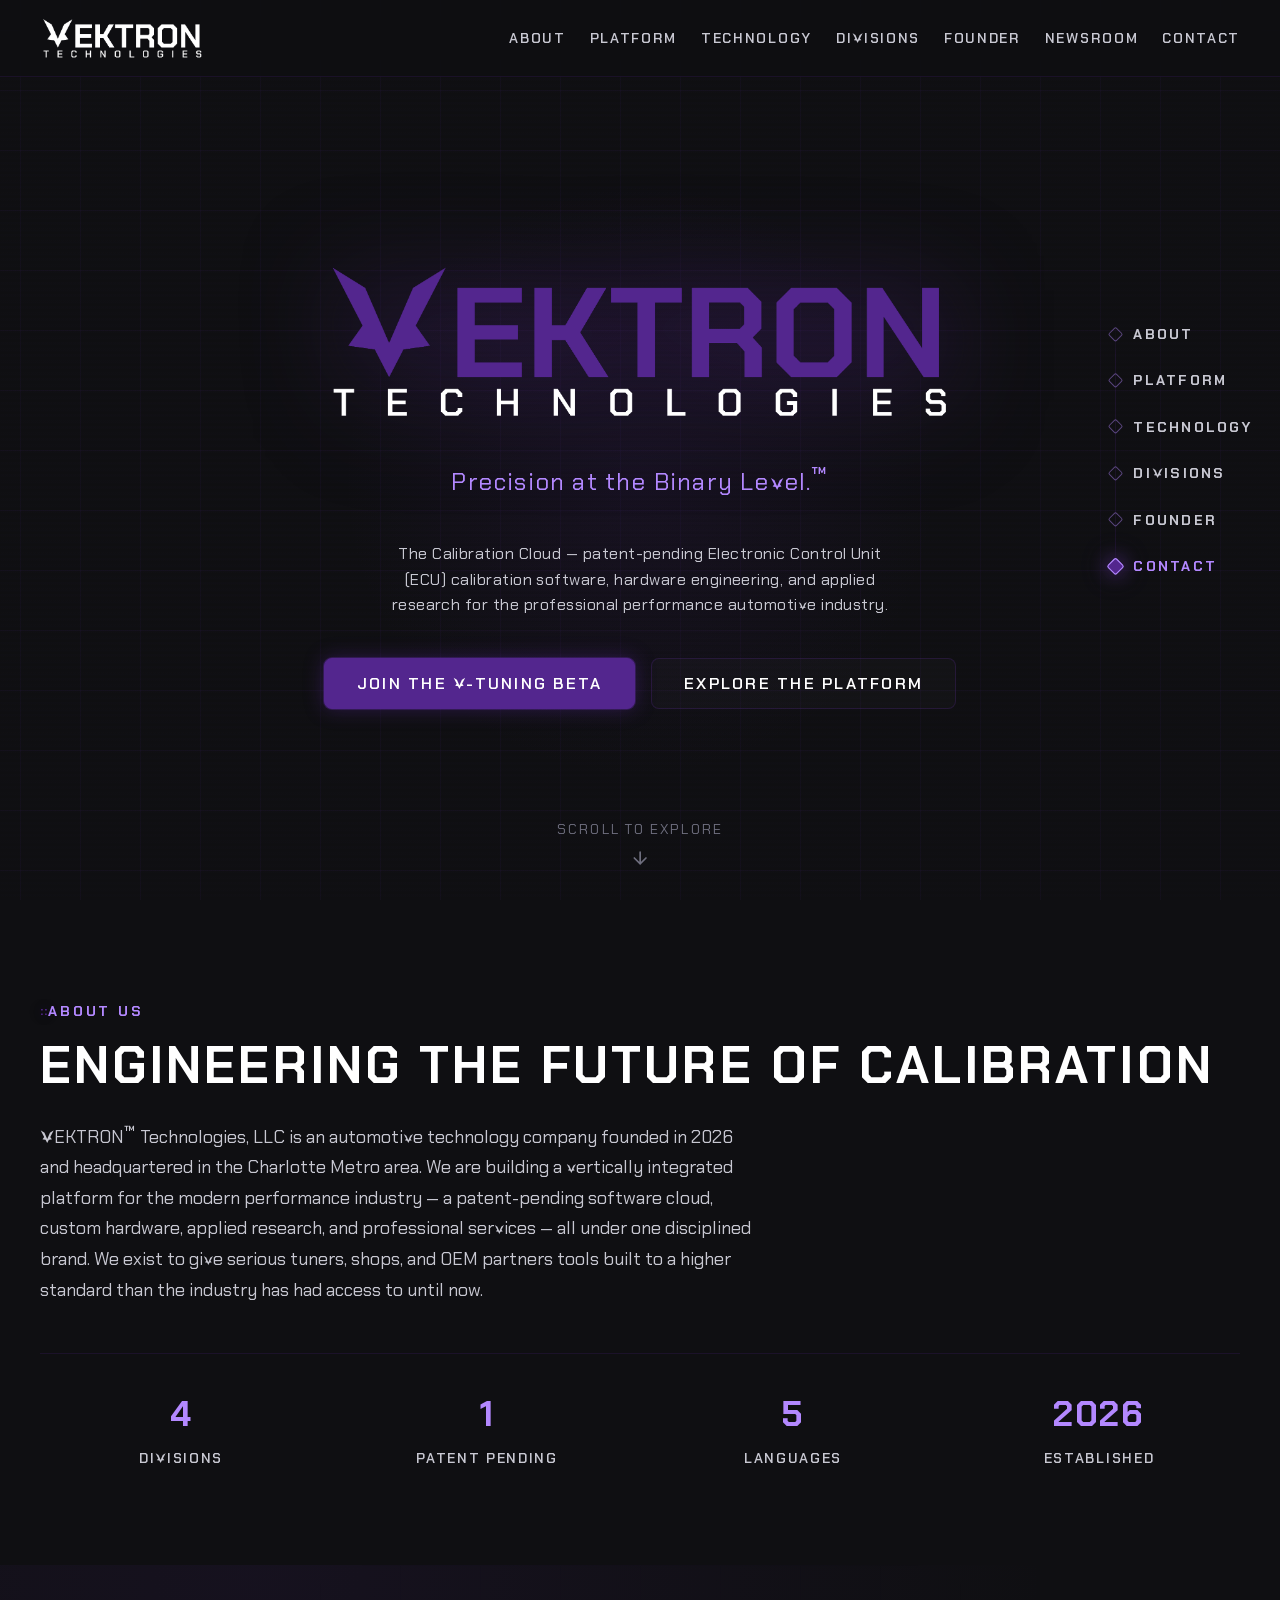
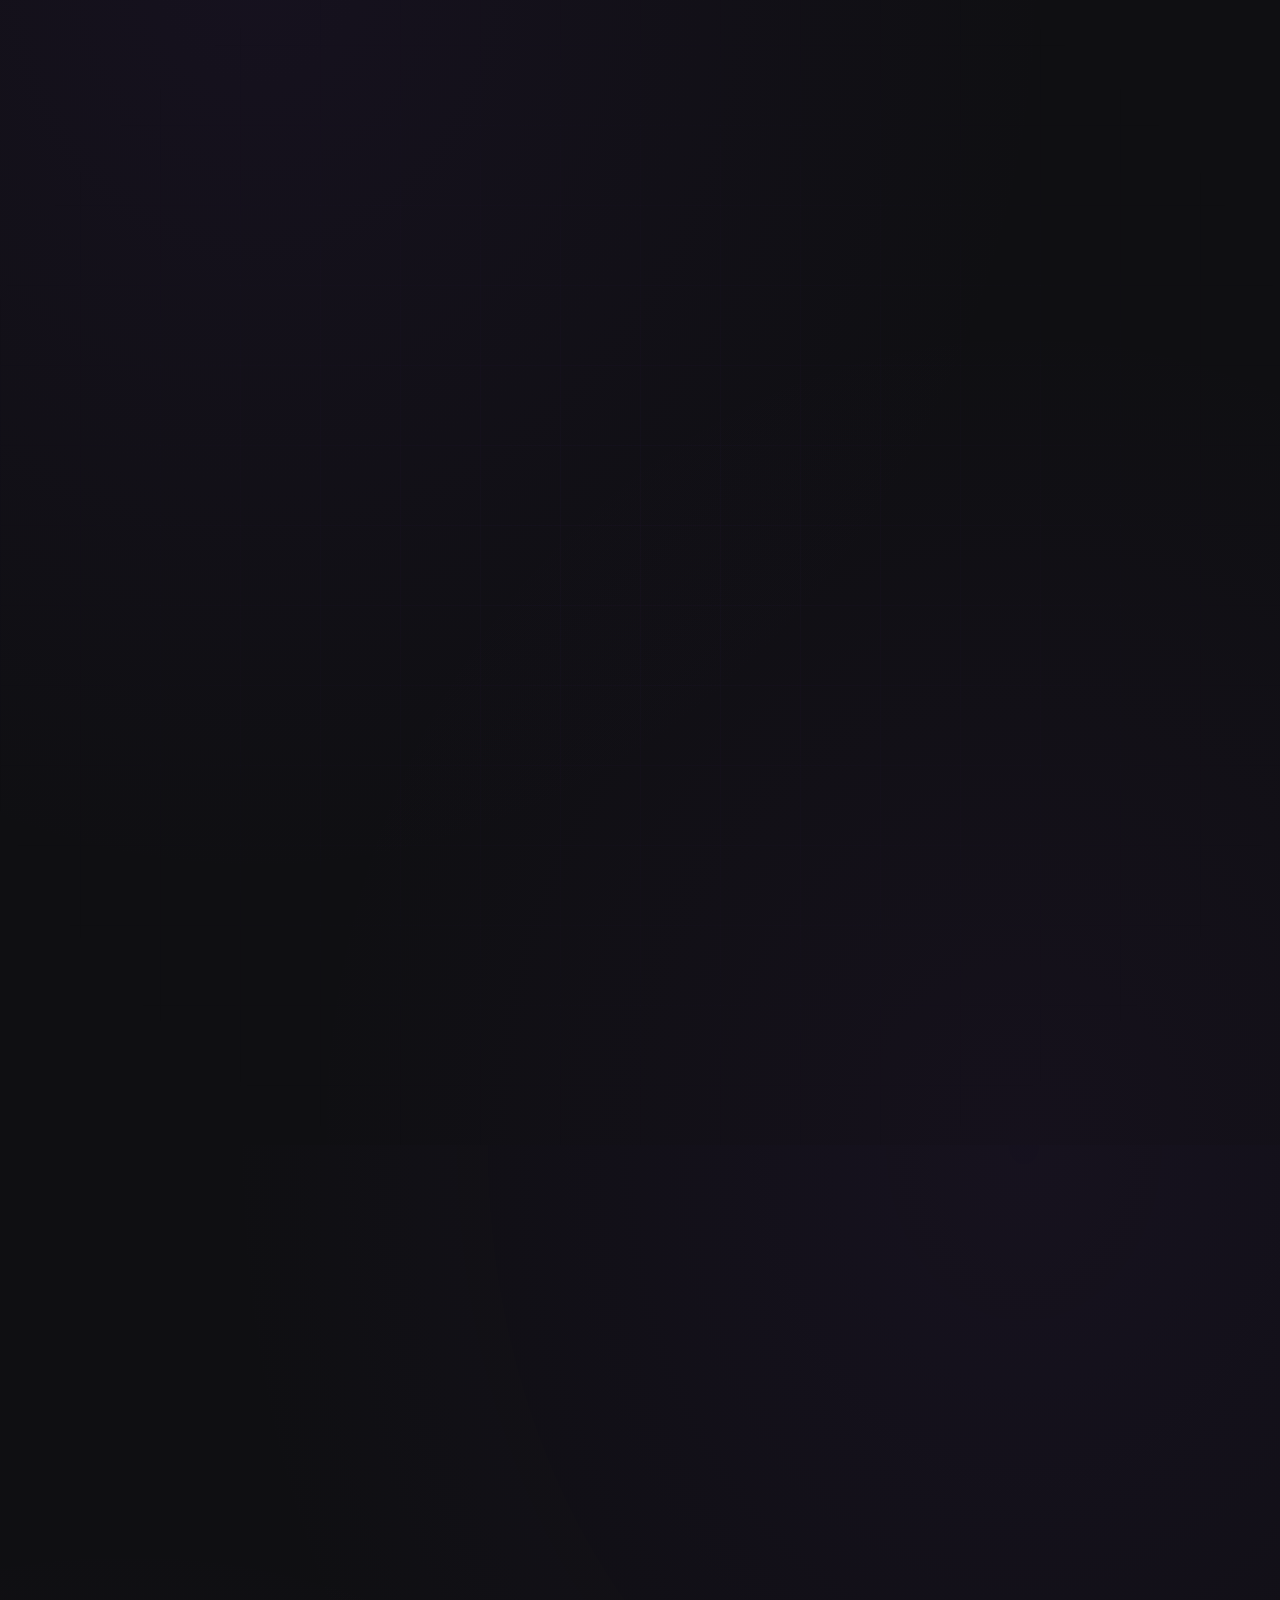
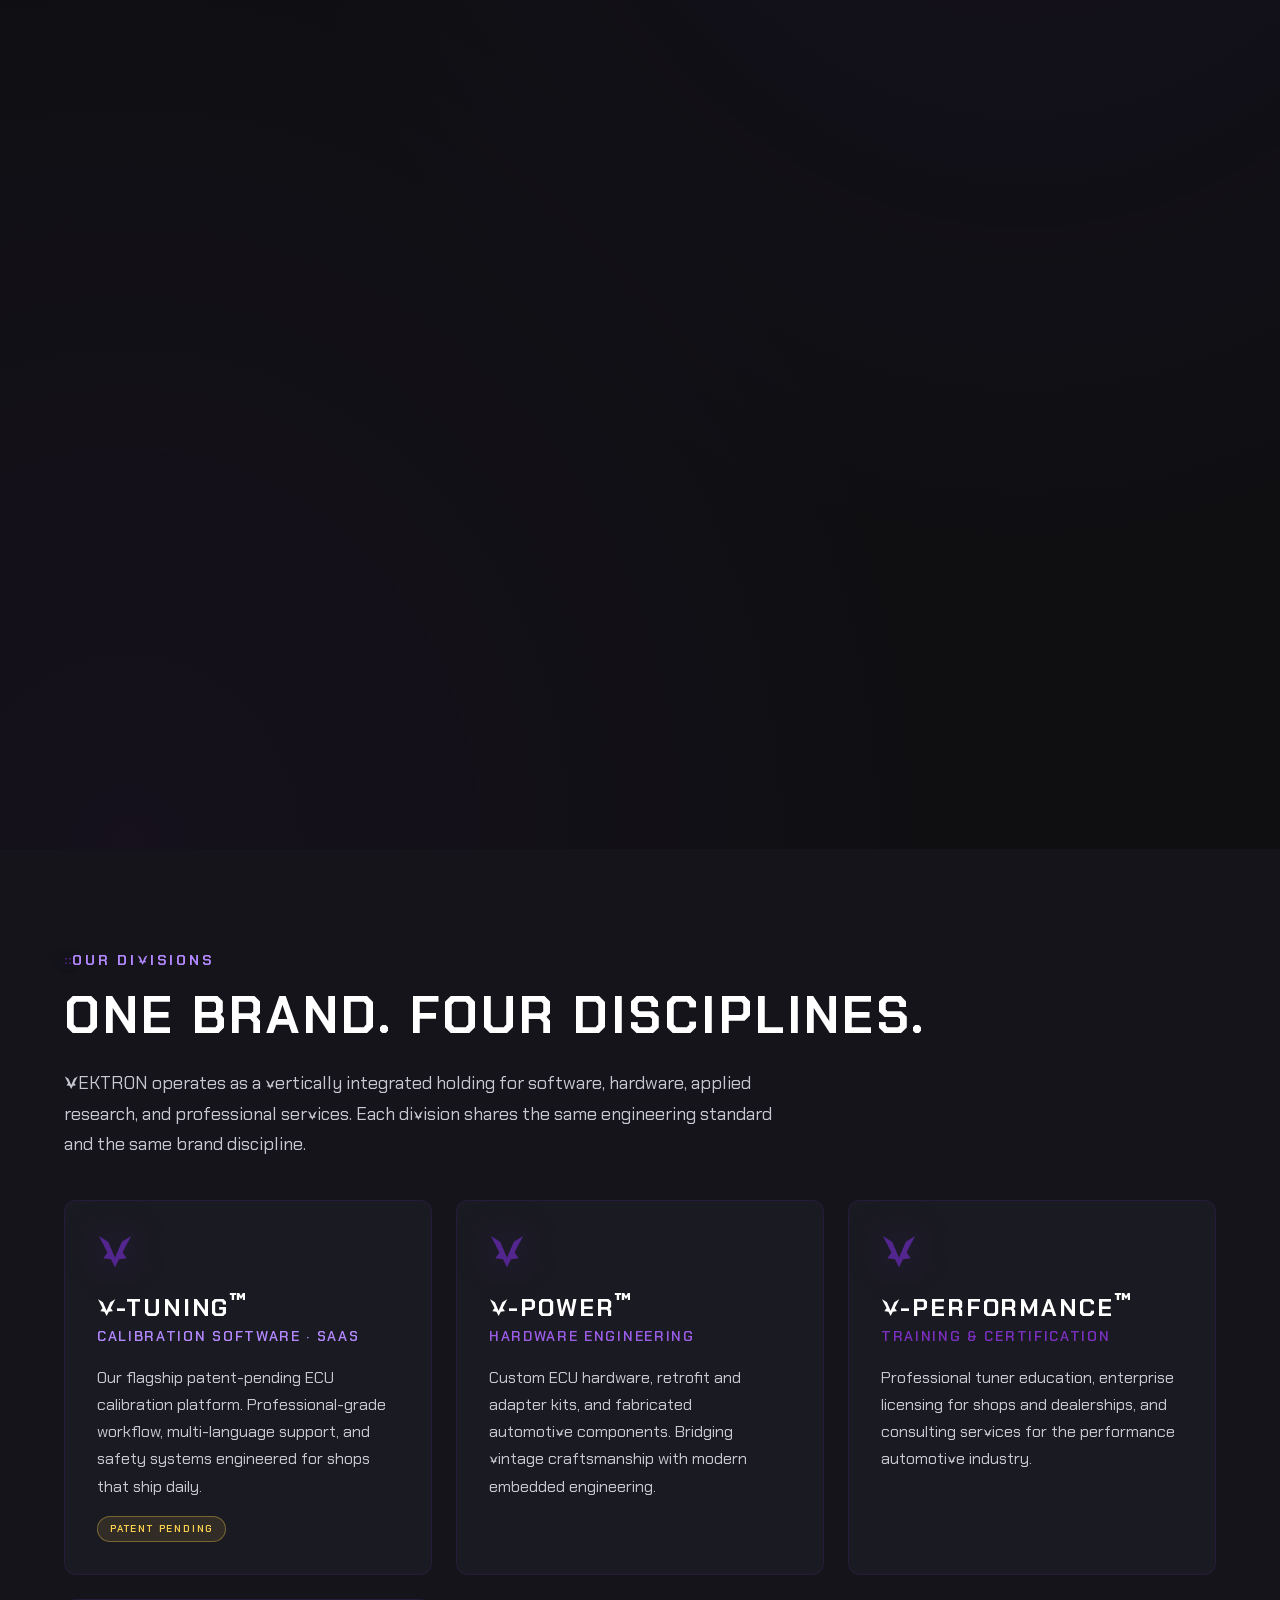
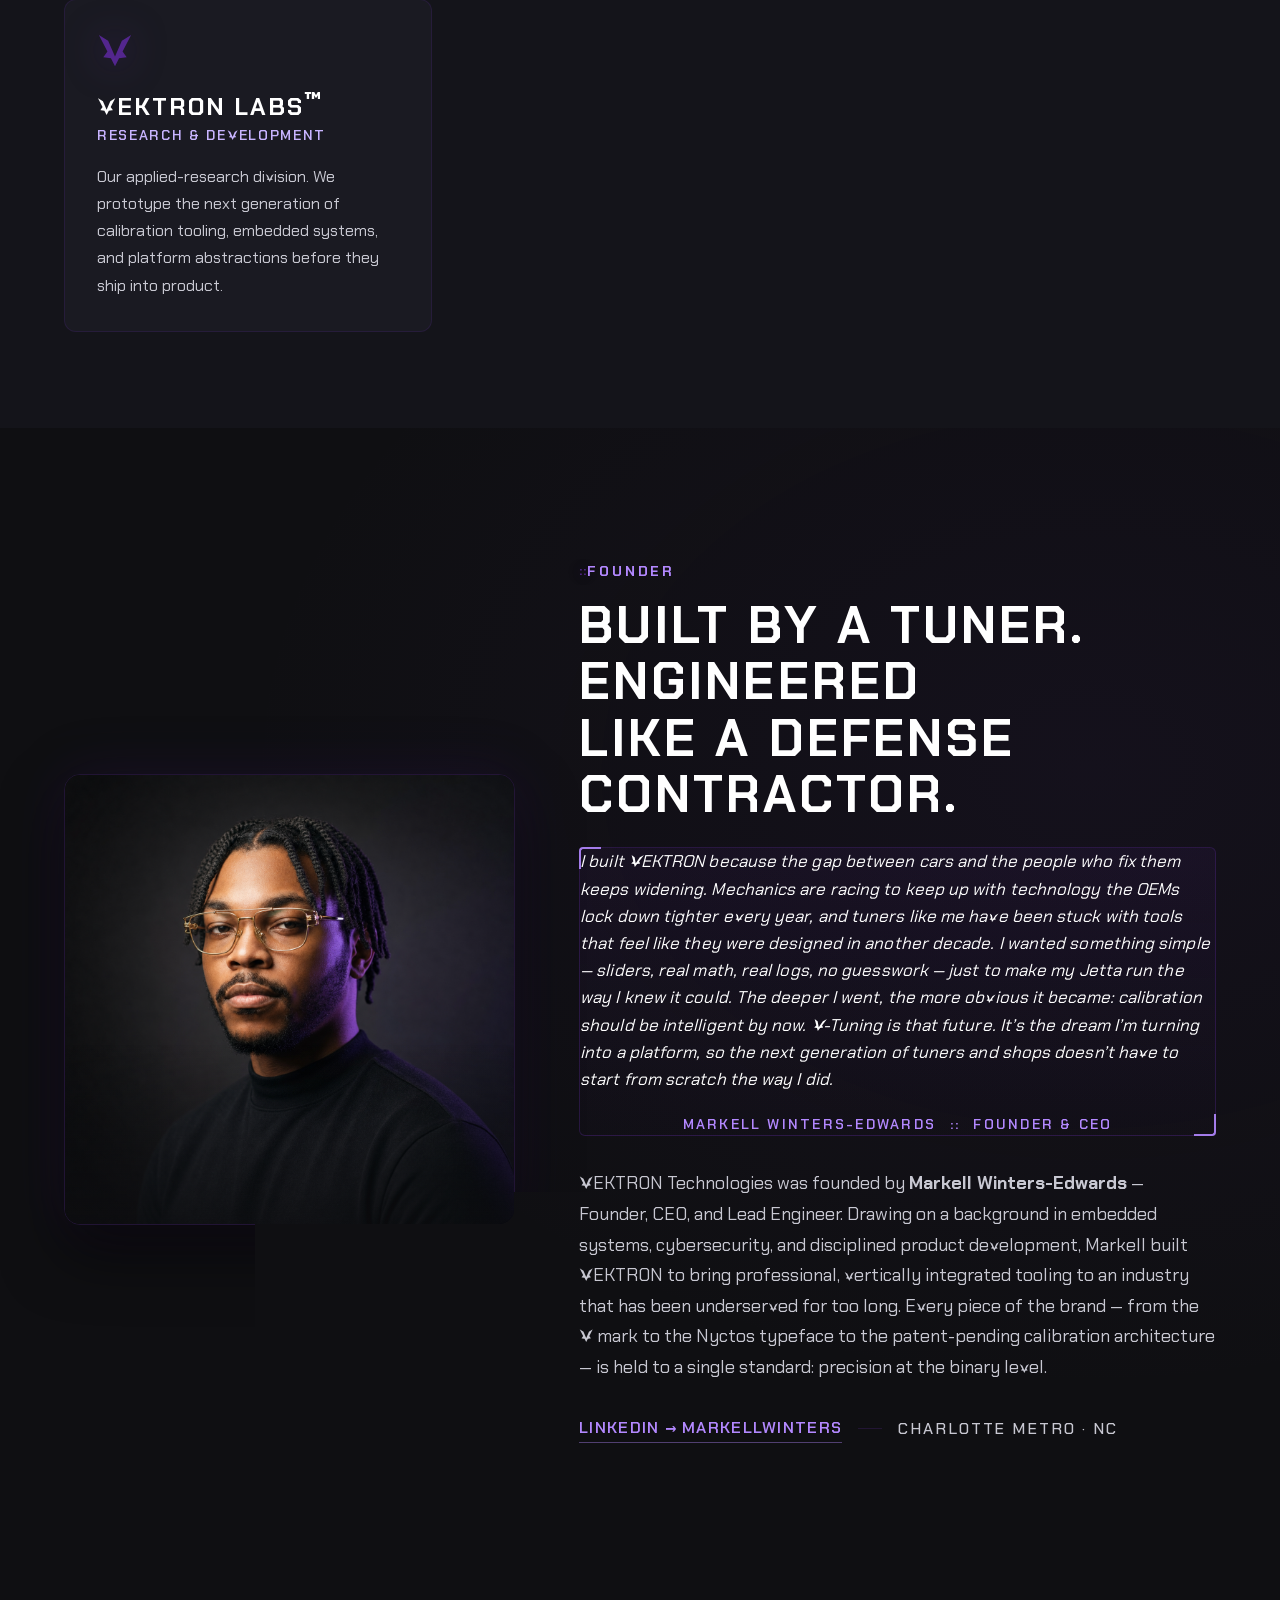
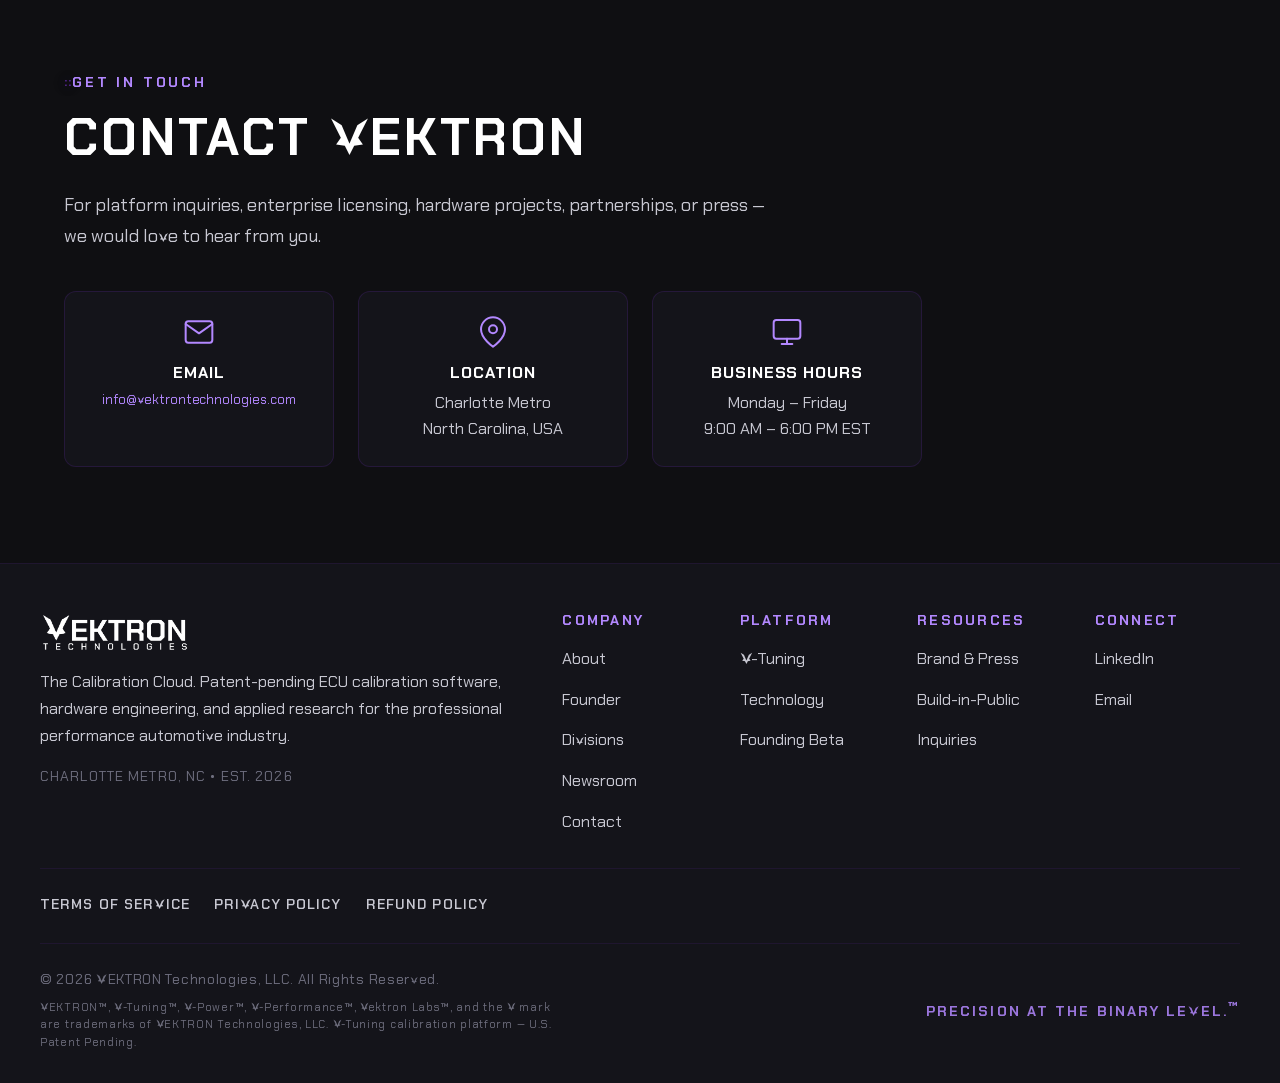
==== commit 1c805b16: "Site upgrade: chapter-rail nav, scroll progress, Technology section, Newsroom + Brand pages, sitemap" ====
--- a/index.html
+++ b/index.html
@@ -34,8 +34,38 @@
 <link rel="apple-touch-icon" sizes="180x180" href="./assets/favicon/apple-touch-icon.png?v=21">
 
 <!-- Stylesheets -->
-<link rel="stylesheet" href="./base.css?v=21">
-<link rel="stylesheet" href="./style.css?v=21">
+<link rel="stylesheet" href="./base.css?v=23">
+<link rel="stylesheet" href="./style.css?v=23">
+
+<!-- Structured data — Organization schema for richer search results -->
+<script type="application/ld+json">
+{
+  "@context": "https://schema.org",
+  "@type": "Organization",
+  "name": "VEKTRON Technologies, LLC",
+  "alternateName": "VEKTRON",
+  "url": "https://vektrontechnologies.com/",
+  "logo": "https://vektrontechnologies.com/assets/brand/signature_vektron_violet_tech_white_1600.png",
+  "slogan": "Precision at the Binary Level.",
+  "description": "VEKTRON Technologies, LLC is an automotive technology company building the Calibration Cloud — patent-pending V-Tuning ECU calibration software, V-Power hardware engineering, and applied research for the professional performance automotive industry.",
+  "foundingDate": "2026",
+  "founders": [{
+    "@type": "Person",
+    "name": "Markell Winters-Edwards",
+    "jobTitle": "Founder & CEO",
+    "sameAs": "https://linkedin.com/in/markellwinters"
+  }],
+  "address": {
+    "@type": "PostalAddress",
+    "addressRegion": "NC",
+    "addressLocality": "Charlotte Metro",
+    "addressCountry": "US"
+  },
+  "email": "info@vektrontechnologies.com",
+  "knowsAbout": ["ECU calibration", "Automotive tuning", "Embedded systems engineering", "Bosch ECU architectures", "Performance automotive software"],
+  "sameAs": ["https://linkedin.com/in/markellwinters"]
+}
+</script>
 </head>
 <body>
 
@@ -54,13 +84,32 @@
         <ul class="header-nav" role="list">
           <li><a href="#about">About</a></li>
           <li><a href="#platform">Platform</a></li>
+          <li><a href="#technology">Technology</a></li>
           <li><a href="#divisions">Divisions</a></li>
           <li><a href="#founder">Founder</a></li>
+          <li><a href="./newsroom.html">Newsroom</a></li>
           <li><a href="#contact">Contact</a></li>
         </ul>
       </nav>
     </div>
+    <!-- Scroll progress meter — thin Plasma rail under the header -->
+    <div class="scroll-progress" aria-hidden="true"><span class="scroll-progress-bar"></span></div>
   </header>
+
+  <!-- ========== CHAPTER INDEX RAIL (desktop) ==========
+       VEKTRON-native vertical waypoint rail. Diamond nodes (the brand's
+       45° feature-bullet motif), not numerals — deliberately NOT a
+       Perplexity-style numbered TOC. Tracks scroll via IntersectionObserver. -->
+  <nav class="chapter-rail" aria-label="Section navigation">
+    <ul role="list">
+      <li><a href="#about" data-rail="about"><span class="rail-node" aria-hidden="true"></span><span class="rail-label">About</span></a></li>
+      <li><a href="#platform" data-rail="platform"><span class="rail-node" aria-hidden="true"></span><span class="rail-label">Platform</span></a></li>
+      <li><a href="#technology" data-rail="technology"><span class="rail-node" aria-hidden="true"></span><span class="rail-label">Technology</span></a></li>
+      <li><a href="#divisions" data-rail="divisions"><span class="rail-node" aria-hidden="true"></span><span class="rail-label">Divisions</span></a></li>
+      <li><a href="#founder" data-rail="founder"><span class="rail-node" aria-hidden="true"></span><span class="rail-label">Founder</span></a></li>
+      <li><a href="#contact" data-rail="contact"><span class="rail-node" aria-hidden="true"></span><span class="rail-label">Contact</span></a></li>
+    </ul>
+  </nav>
 
 
   <!-- ========== HERO ========== -->
@@ -68,7 +117,8 @@
     <div class="grid-overlay"></div>
     <div class="hero-ambient"></div>
 
-    <div class="hero-content">
+    <div class="hero-content" data-hero-stage>
+      <h1 class="sr-only">VEKTRON Technologies — Precision at the Binary Level. The Calibration Cloud for professional ECU tuning.</h1>
       <img src="./assets/brand/signature_vektron_violet_tech_white.png?v=8" alt="VEKTRON Technologies" class="hero-logo" width="800" height="214">
       <p class="hero-tagline"><em>Precision at the Binary <span class="nowrap-tm">Level.<sup aria-label="trademark">™</sup></span></em></p>
       <p class="hero-sub">The Calibration Cloud — patent-pending Electronic Control Unit (ECU) calibration software, hardware engineering, and applied research for the professional performance automotive industry.</p>
@@ -169,6 +219,58 @@
   </section>
 
 
+  <!-- ========== TECHNOLOGY / CAPABILITIES ========== -->
+  <section class="technology" id="technology" aria-labelledby="technology-heading">
+    <div class="container">
+      <div class="reveal">
+        <div class="section-label" aria-hidden="true">The Engineering</div>
+        <h2 id="technology-heading" class="section-title">Built From the Binary Up</h2>
+        <p class="section-desc">
+          VEKTRON is engineered at the level most tools never reach — the raw calibration binary itself. Where the industry stitches together a half-dozen disconnected utilities, we build one disciplined system around the data. These are the capabilities that define the platform; the methods behind them are protected intellectual property.
+        </p>
+      </div>
+
+      <div class="tech-grid">
+        <article class="tech-card reveal">
+          <div class="tech-card-mark" aria-hidden="true">
+            <svg viewBox="0 0 24 24" fill="none" stroke="currentColor" stroke-width="1.5" stroke-linecap="round" stroke-linejoin="round"><path d="M9 3H5a2 2 0 0 0-2 2v4m6-6h10a2 2 0 0 1 2 2v4M9 3v18m0 0H5a2 2 0 0 1-2-2v-4m6 6h10a2 2 0 0 0 2-2v-4"/><path d="M3 9h18M3 15h18"/></svg>
+          </div>
+          <h3 class="tech-card-title">Binary-Level Calibration</h3>
+          <p class="tech-card-desc">Direct work with the calibration data inside the ECU — not a thin wrapper over someone else's editor. Maps, scaling, and structure are surfaced as real, human-readable math.</p>
+        </article>
+
+        <article class="tech-card reveal">
+          <div class="tech-card-mark" aria-hidden="true">
+            <svg viewBox="0 0 24 24" fill="none" stroke="currentColor" stroke-width="1.5" stroke-linecap="round" stroke-linejoin="round"><path d="M12 22s8-4 8-10V5l-8-3-8 3v7c0 6 8 10 8 10z"/><path d="m9 12 2 2 4-4"/></svg>
+          </div>
+          <h3 class="tech-card-title">Safety Systems by Design</h3>
+          <p class="tech-card-desc">Validation, guardrails, and integrity checks are part of the workflow itself — not bolted on afterward. The platform is built to catch the mistake before it ever reaches the vehicle.</p>
+        </article>
+
+        <article class="tech-card reveal">
+          <div class="tech-card-mark" aria-hidden="true">
+            <svg viewBox="0 0 24 24" fill="none" stroke="currentColor" stroke-width="1.5" stroke-linecap="round" stroke-linejoin="round"><circle cx="12" cy="12" r="10"/><path d="M2 12h20M12 2a15.3 15.3 0 0 1 4 10 15.3 15.3 0 0 1-4 10 15.3 15.3 0 0 1-4-10 15.3 15.3 0 0 1 4-10z"/></svg>
+          </div>
+          <h3 class="tech-card-title">Multi-Platform Architecture</h3>
+          <p class="tech-card-desc">One environment designed to span ECU families and tooling, with multi-language support from day one. Built for a global tuner community, not a single bench.</p>
+        </article>
+
+        <article class="tech-card reveal">
+          <div class="tech-card-mark" aria-hidden="true">
+            <svg viewBox="0 0 24 24" fill="none" stroke="currentColor" stroke-width="1.5" stroke-linecap="round" stroke-linejoin="round"><path d="M21 16V8a2 2 0 0 0-1-1.73l-7-4a2 2 0 0 0-2 0l-7 4A2 2 0 0 0 3 8v8a2 2 0 0 0 1 1.73l7 4a2 2 0 0 0 2 0l7-4A2 2 0 0 0 21 16z"/><path d="m3.3 7 8.7 5 8.7-5M12 22V12"/></svg>
+          </div>
+          <h3 class="tech-card-title">The Calibration Cloud</h3>
+          <p class="tech-card-desc">A cloud-native backbone for the entire calibration workflow — project state, history, and collaboration in one place, engineered to scale from a solo tuner to a multi-bay shop.</p>
+        </article>
+      </div>
+
+      <div class="tech-statement reveal">
+        <p>Every layer is held to one standard: <strong>precision at the binary level.</strong> The underlying methods are protected, patent-pending intellectual property.</p>
+      </div>
+    </div>
+  </section>
+
+
   <!-- ========== DIVISIONS ========== -->
   <section class="divisions" id="divisions" aria-labelledby="divisions-heading">
     <div class="container">
@@ -305,14 +407,49 @@
     <div class="footer-inner">
 
       <div class="footer-top">
-        <a class="footer-brand" href="#hero" aria-label="VEKTRON Technologies — Back to top">
-          <img src="./assets/brand/signature_transparent_white.png" alt="VEKTRON Technologies" width="200" height="56" loading="lazy">
-        </a>
-        <div class="footer-contact">
-          <p>VEKTRON Technologies, LLC</p>
-          <p>Charlotte Metro, NC &bull; Est. 2026</p>
-          <p><a href="mailto:info@vektrontechnologies.com">info@vektrontechnologies.com</a></p>
-        </div>
+        <div class="footer-brand-col">
+          <a class="footer-brand" href="#hero" aria-label="VEKTRON Technologies — Back to top">
+            <img src="./assets/brand/signature_transparent_white.png" alt="VEKTRON Technologies" width="200" height="56" loading="lazy">
+          </a>
+          <p class="footer-brand-blurb">The Calibration Cloud. Patent-pending ECU calibration software, hardware engineering, and applied research for the professional performance automotive industry.</p>
+          <p class="footer-brand-loc">Charlotte Metro, NC &bull; Est. 2026</p>
+        </div>
+
+        <nav class="footer-nav" aria-label="Footer">
+          <div class="footer-col">
+            <h2 class="footer-col-title">Company</h2>
+            <ul role="list">
+              <li><a href="#about">About</a></li>
+              <li><a href="#founder">Founder</a></li>
+              <li><a href="#divisions">Divisions</a></li>
+              <li><a href="./newsroom.html">Newsroom</a></li>
+              <li><a href="#contact">Contact</a></li>
+            </ul>
+          </div>
+          <div class="footer-col">
+            <h2 class="footer-col-title">Platform</h2>
+            <ul role="list">
+              <li><a href="#platform">V-Tuning</a></li>
+              <li><a href="#technology">Technology</a></li>
+              <li><a href="./beta.html">Founding Beta</a></li>
+            </ul>
+          </div>
+          <div class="footer-col">
+            <h2 class="footer-col-title">Resources</h2>
+            <ul role="list">
+              <li><a href="./brand.html">Brand &amp; Press</a></li>
+              <li><a href="./newsroom.html">Build-in-Public</a></li>
+              <li><a href="mailto:info@vektrontechnologies.com">Inquiries</a></li>
+            </ul>
+          </div>
+          <div class="footer-col">
+            <h2 class="footer-col-title">Connect</h2>
+            <ul role="list">
+              <li><a href="https://linkedin.com/in/markellwinters" target="_blank" rel="noopener noreferrer">LinkedIn</a></li>
+              <li><a href="mailto:info@vektrontechnologies.com">Email</a></li>
+            </ul>
+          </div>
+        </nav>
       </div>
 
       <div class="footer-divider"></div>
@@ -334,7 +471,7 @@
   </footer>
 
   <!-- Scripts (deferred) -->
-  <script src="./app.js?v=21" defer></script>
+  <script src="./app.js?v=23" defer></script>
 
 </body>
 </html>
--- a/style.css
+++ b/style.css
@@ -2054,3 +2054,752 @@
     margin-bottom: var(--space-5);
   }
 }
+
+
+/* ============================================================
+   SITE UPGRADE v22 — Structure / Breadth / Wow-entrance
+   VEKTRON-native vocabulary only. No Perplexity-style numerals.
+   Diamond nodes = the 45deg feature-bullet motif. Chromatic-burst
+   + holographic sheen reused throughout. Honors prefers-reduced-motion.
+   ============================================================ */
+
+/* ---- Scroll Progress Meter (thin Plasma rail under the header) ---- */
+.scroll-progress {
+  position: absolute;
+  left: 0;
+  right: 0;
+  bottom: -1px;
+  height: 2px;
+  background: transparent;
+  overflow: hidden;
+  pointer-events: none;
+}
+.scroll-progress-bar {
+  display: block;
+  height: 100%;
+  width: 100%;
+  transform: scaleX(0);
+  transform-origin: left center;
+  background: linear-gradient(90deg,
+    var(--color-primary) 0%,
+    var(--color-circuit-violet) 55%,
+    var(--color-primary-glow) 100%);
+  box-shadow: 0 0 10px rgba(179, 136, 255, 0.5);
+  will-change: transform;
+}
+
+/* ---- Chapter Index Rail (desktop vertical waypoint nav) ----
+   Sits in the right margin. Diamond nodes (rotate 45deg) echo the
+   brand's feature-bullet. Active section = filled violet node + glow,
+   label fades in. NOT a numbered TOC. */
+.chapter-rail {
+  position: fixed;
+  top: 50%;
+  right: clamp(var(--space-4), 2.2vw, var(--space-10));
+  transform: translateY(-50%);
+  z-index: 90;
+  display: none;
+}
+.chapter-rail ul {
+  list-style: none;
+  display: flex;
+  flex-direction: column;
+  gap: var(--space-5);
+  position: relative;
+}
+/* Connective hairline that threads the nodes together */
+.chapter-rail ul::before {
+  content: '';
+  position: absolute;
+  left: 5px;
+  top: 4px;
+  bottom: 4px;
+  width: 1px;
+  background: linear-gradient(180deg,
+    transparent 0%,
+    var(--color-divider) 12%,
+    var(--color-divider) 88%,
+    transparent 100%);
+  pointer-events: none;
+}
+.chapter-rail a {
+  position: relative;
+  display: flex;
+  align-items: center;
+  gap: var(--space-3);
+  text-decoration: none;
+  padding: 2px 0;
+  isolation: isolate;
+}
+.rail-node {
+  width: 11px;
+  height: 11px;
+  flex: 0 0 auto;
+  border-radius: 2px;
+  transform: rotate(45deg);
+  background: transparent;
+  border: 1.5px solid rgba(179, 136, 255, 0.45);
+  transition: background 0.35s cubic-bezier(0.16, 1, 0.3, 1),
+              border-color 0.35s cubic-bezier(0.16, 1, 0.3, 1),
+              box-shadow 0.35s cubic-bezier(0.16, 1, 0.3, 1),
+              transform 0.35s cubic-bezier(0.16, 1, 0.3, 1);
+}
+.rail-label {
+  font-size: var(--text-xs);
+  font-weight: 700;
+  letter-spacing: 0.16em;
+  text-transform: uppercase;
+  color: var(--color-text-muted);
+  opacity: 0;
+  transform: translateX(6px);
+  transition: opacity 0.3s ease, transform 0.3s cubic-bezier(0.16, 1, 0.3, 1), color 0.3s ease;
+  white-space: nowrap;
+}
+.chapter-rail a:hover .rail-node,
+.chapter-rail a:focus-visible .rail-node {
+  border-color: var(--color-primary-glow);
+  box-shadow: 0 0 10px rgba(179, 136, 255, 0.55);
+}
+.chapter-rail a:hover .rail-label,
+.chapter-rail a:focus-visible .rail-label {
+  opacity: 1;
+  transform: translateX(0);
+  color: var(--color-text);
+}
+/* Active state — set by IntersectionObserver in app.js */
+.chapter-rail a.is-active .rail-node {
+  background: var(--color-primary);
+  border-color: var(--color-primary-glow);
+  box-shadow: 0 0 14px rgba(83, 38, 142, 0.8), 0 0 24px rgba(179, 136, 255, 0.35);
+  transform: rotate(45deg) scale(1.18);
+}
+.chapter-rail a.is-active .rail-label {
+  opacity: 1;
+  transform: translateX(0);
+  color: var(--color-primary-glow);
+}
+.chapter-rail a:focus-visible {
+  outline: 2px solid var(--color-primary);
+  outline-offset: 4px;
+  border-radius: var(--radius-sm);
+}
+/* Only show the rail when there is room in the side margin */
+@media (min-width: 1180px) {
+  .chapter-rail { display: block; }
+}
+@media (prefers-reduced-motion: reduce) {
+  .rail-node, .rail-label { transition: none; }
+  .chapter-rail a.is-active .rail-node { transform: rotate(45deg); }
+}
+
+/* ---- Staged Hero Reveal-on-load ----
+   Extends the existing chromatic/heroLogoBurst vocabulary. Children
+   rise + fade in a deliberate cascade once the page is interactive.
+   JS adds .is-revealed; CSS does the motion. Reduced-motion = instant. */
+[data-hero-stage] > * {
+  opacity: 1;
+}
+[data-hero-stage].stage-armed > *:not(.sr-only) {
+  opacity: 0;
+  transform: translateY(18px);
+}
+[data-hero-stage].is-revealed > *:not(.sr-only) {
+  opacity: 1;
+  transform: translateY(0);
+  transition: opacity 0.7s cubic-bezier(0.22, 1, 0.36, 1),
+              transform 0.7s cubic-bezier(0.22, 1, 0.36, 1);
+}
+[data-hero-stage].is-revealed > .hero-logo      { transition-delay: 0.05s; }
+[data-hero-stage].is-revealed > .hero-tagline   { transition-delay: 0.22s; }
+[data-hero-stage].is-revealed > .hero-sub       { transition-delay: 0.36s; }
+[data-hero-stage].is-revealed > .hero-cta-row   { transition-delay: 0.50s; }
+@media (prefers-reduced-motion: reduce) {
+  [data-hero-stage].stage-armed > *:not(.sr-only),
+  [data-hero-stage].is-revealed > *:not(.sr-only) {
+    opacity: 1;
+    transform: none;
+    transition: none;
+  }
+}
+
+/* ============================================================
+   TECHNOLOGY / CAPABILITIES SECTION
+   Models on .platform / .division-card vocabulary.
+   ============================================================ */
+.technology {
+  position: relative;
+  padding: var(--space-32) var(--space-6);
+  background:
+    radial-gradient(ellipse at 80% 0%, rgba(83, 38, 142, 0.10) 0%, transparent 55%),
+    radial-gradient(ellipse at 10% 100%, rgba(123, 47, 190, 0.06) 0%, transparent 50%),
+    var(--color-bg);
+  overflow: hidden;
+}
+.technology .section-desc {
+  max-width: 70ch;
+}
+.tech-grid {
+  display: grid;
+  grid-template-columns: repeat(2, 1fr);
+  gap: var(--space-6);
+  margin-top: var(--space-12);
+}
+@media (max-width: 760px) {
+  .tech-grid { grid-template-columns: 1fr; }
+}
+.tech-card {
+  position: relative;
+  background: var(--color-surface-2);
+  border: 1px solid rgba(83, 38, 142, 0.22);
+  border-radius: var(--radius-lg);
+  padding: var(--space-8);
+  overflow: hidden;
+  transition: box-shadow 0.35s cubic-bezier(0.16, 1, 0.3, 1),
+              border-color 0.35s cubic-bezier(0.16, 1, 0.3, 1),
+              transform 0.35s cubic-bezier(0.16, 1, 0.3, 1);
+}
+/* Diamond corner accent — the 45deg motif, top-right */
+.tech-card::before {
+  content: '';
+  position: absolute;
+  top: 18px;
+  right: 18px;
+  width: 8px;
+  height: 8px;
+  border-radius: 1px;
+  background: var(--color-primary);
+  box-shadow: 0 0 10px rgba(83, 38, 142, 0.7);
+  transform: rotate(45deg);
+  opacity: 0.5;
+  transition: opacity 0.35s ease, box-shadow 0.35s ease;
+}
+.tech-card:hover {
+  transform: translateY(-3px);
+  border-color: rgba(83, 38, 142, 0.55);
+  box-shadow: 0 0 32px rgba(83, 38, 142, 0.28),
+              0 0 60px rgba(123, 47, 190, 0.12),
+              0 8px 32px rgba(0,0,0,0.35);
+}
+.tech-card:hover::before {
+  opacity: 1;
+  box-shadow: 0 0 14px rgba(179, 136, 255, 0.8);
+}
+.tech-card-mark {
+  width: 44px;
+  height: 44px;
+  display: flex;
+  align-items: center;
+  justify-content: center;
+  margin-bottom: var(--space-5);
+  color: var(--color-primary-glow);
+  border: 1px solid var(--color-border);
+  border-radius: var(--radius-md);
+  background: rgba(83, 38, 142, 0.10);
+  transition: color 0.35s ease, border-color 0.35s ease, box-shadow 0.35s ease;
+}
+.tech-card-mark svg {
+  width: 24px;
+  height: 24px;
+}
+.tech-card:hover .tech-card-mark {
+  color: #fff;
+  border-color: rgba(179, 136, 255, 0.55);
+  box-shadow: 0 0 18px rgba(83, 38, 142, 0.45);
+}
+.tech-card-title {
+  font-family: var(--font-display);
+  font-size: var(--text-lg);
+  font-weight: 800;
+  letter-spacing: 0.05em;
+  text-transform: uppercase;
+  color: var(--color-text);
+  line-height: 1.15;
+  margin-bottom: var(--space-3);
+}
+.tech-card-desc {
+  font-size: var(--text-sm);
+  color: var(--color-text-muted);
+  line-height: 1.7;
+}
+/* Closing statement banner */
+.tech-statement {
+  margin-top: var(--space-12);
+  padding: var(--space-8) var(--space-10);
+  border: 1px solid var(--color-border);
+  border-left: 3px solid var(--color-primary);
+  border-radius: var(--radius-lg);
+  background:
+    linear-gradient(120deg, rgba(83, 38, 142, 0.10) 0%, transparent 60%),
+    var(--color-surface);
+  max-width: 80ch;
+}
+.tech-statement p {
+  font-size: var(--text-lg);
+  line-height: 1.6;
+  color: var(--color-text-muted);
+  max-width: none;
+}
+.tech-statement strong {
+  color: var(--color-text);
+  font-weight: 700;
+}
+@media (max-width: 640px) {
+  .tech-statement { padding: var(--space-6); }
+}
+
+/* ============================================================
+   SITEMAP FOOTER — full Company / Platform / Resources / Connect
+   Replaces the old two-column footer-top layout.
+   ============================================================ */
+.footer-top {
+  display: grid;
+  grid-template-columns: minmax(260px, 1.4fr) 2fr;
+  gap: var(--space-12);
+  align-items: start;
+}
+.footer-brand-col {
+  max-width: 42ch;
+}
+.footer-brand-blurb {
+  margin-top: var(--space-4);
+  font-size: var(--text-sm);
+  line-height: 1.7;
+  color: var(--color-text-muted);
+}
+.footer-brand-loc {
+  margin-top: var(--space-4);
+  font-size: var(--text-xs);
+  letter-spacing: 0.08em;
+  text-transform: uppercase;
+  color: var(--color-text-faint);
+}
+.footer-nav {
+  display: grid;
+  grid-template-columns: repeat(4, 1fr);
+  gap: var(--space-8);
+}
+.footer-col-title {
+  font-family: var(--font-display);
+  font-size: var(--text-xs);
+  font-weight: 800;
+  letter-spacing: 0.16em;
+  text-transform: uppercase;
+  color: var(--color-primary-glow);
+  margin-bottom: var(--space-4);
+}
+.footer-col ul {
+  list-style: none;
+  display: flex;
+  flex-direction: column;
+  gap: var(--space-3);
+}
+.footer-col a {
+  position: relative;
+  display: inline-block;
+  font-size: var(--text-sm);
+  color: var(--color-text-muted);
+  text-decoration: none;
+  width: fit-content;
+  transition: color 240ms ease, text-shadow 240ms ease, transform 240ms ease;
+}
+.footer-col a::before {
+  content: '';
+  position: absolute;
+  left: -14px;
+  top: 50%;
+  width: 6px;
+  height: 6px;
+  border-radius: 1px;
+  background: var(--color-primary);
+  box-shadow: 0 0 8px rgba(83, 38, 142, 0.7);
+  transform: translateY(-50%) rotate(45deg) scale(0);
+  transition: transform 280ms cubic-bezier(0.22, 1, 0.36, 1);
+}
+.footer-col a:hover,
+.footer-col a:focus-visible {
+  color: var(--color-text);
+  transform: translateX(4px);
+  outline: none;
+}
+.footer-col a:hover::before,
+.footer-col a:focus-visible::before {
+  transform: translateY(-50%) rotate(45deg) scale(1);
+}
+@media (prefers-reduced-motion: reduce) {
+  .footer-col a,
+  .footer-col a::before { transition: none; }
+  .footer-col a:hover,
+  .footer-col a:focus-visible { transform: none; }
+}
+/* Footer responsive — collapse the sitemap gracefully */
+@media (max-width: 900px) {
+  .footer-top {
+    grid-template-columns: 1fr;
+    gap: var(--space-10);
+  }
+  .footer-brand-col { max-width: none; }
+}
+@media (max-width: 560px) {
+  .footer-nav {
+    grid-template-columns: repeat(2, 1fr);
+    gap: var(--space-8) var(--space-6);
+  }
+}
+
+
+/* ============================================================
+   SUBPAGE FRAME — shared by newsroom.html & brand.html
+   ============================================================ */
+.subpage-hero {
+  position: relative;
+  padding: calc(var(--space-24) + 64px) var(--space-6) var(--space-16);
+  background:
+    radial-gradient(ellipse at 70% 0%, rgba(83, 38, 142, 0.16) 0%, transparent 55%),
+    var(--color-bg);
+  overflow: hidden;
+}
+.subpage-hero .container { position: relative; z-index: 2; }
+.subpage-eyebrow {
+  font-size: var(--text-xs);
+  font-weight: 700;
+  letter-spacing: 0.2em;
+  text-transform: uppercase;
+  color: var(--color-primary-glow);
+  margin-bottom: var(--space-4);
+  display: flex;
+  align-items: center;
+  gap: var(--space-3);
+}
+.subpage-eyebrow::before {
+  content: '::';
+  font-family: var(--font-display);
+  font-weight: 700;
+  color: var(--color-primary);
+  text-shadow: 0 0 12px rgba(83, 38, 142, 0.6);
+}
+.subpage-title {
+  font-family: var(--font-display);
+  font-size: var(--text-3xl);
+  font-weight: 800;
+  letter-spacing: 0.04em;
+  text-transform: uppercase;
+  line-height: 1.05;
+  color: var(--color-text);
+  margin-bottom: var(--space-6);
+  max-width: 18ch;
+}
+.subpage-lead {
+  font-size: var(--text-lg);
+  color: var(--color-text-muted);
+  line-height: 1.65;
+  max-width: 60ch;
+}
+.subpage-body {
+  padding: var(--space-16) var(--space-6) var(--space-24);
+  background: var(--color-bg);
+}
+
+/* ---- Newsroom: status strip ---- */
+.status-strip {
+  display: flex;
+  flex-wrap: wrap;
+  gap: var(--space-4);
+  margin-top: var(--space-8);
+}
+.status-pill {
+  display: inline-flex;
+  align-items: center;
+  gap: var(--space-2);
+  padding: var(--space-2) var(--space-4);
+  border: 1px solid var(--color-border);
+  border-radius: var(--radius-full);
+  font-size: var(--text-xs);
+  font-weight: 600;
+  letter-spacing: 0.08em;
+  text-transform: uppercase;
+  color: var(--color-text-muted);
+  background: rgba(83, 38, 142, 0.08);
+}
+.status-pill .dot {
+  width: 7px;
+  height: 7px;
+  border-radius: 1px;
+  transform: rotate(45deg);
+  background: var(--color-primary-glow);
+  box-shadow: 0 0 8px rgba(179, 136, 255, 0.7);
+}
+
+/* ---- Build-in-Public timeline ---- */
+.timeline {
+  position: relative;
+  max-width: 820px;
+  margin-inline: auto;
+  margin-top: var(--space-8);
+  padding-left: var(--space-8);
+}
+.timeline::before {
+  content: '';
+  position: absolute;
+  left: 5px;
+  top: 6px;
+  bottom: 6px;
+  width: 1px;
+  background: linear-gradient(180deg,
+    transparent 0%,
+    var(--color-divider) 8%,
+    var(--color-divider) 92%,
+    transparent 100%);
+}
+.timeline-entry {
+  position: relative;
+  padding-bottom: var(--space-10);
+}
+.timeline-entry:last-child { padding-bottom: 0; }
+.timeline-entry::before {
+  content: '';
+  position: absolute;
+  left: calc(-1 * var(--space-8) + 1px);
+  top: 6px;
+  width: 9px;
+  height: 9px;
+  border-radius: 1px;
+  transform: rotate(45deg);
+  background: var(--color-primary);
+  box-shadow: 0 0 10px rgba(83, 38, 142, 0.7);
+}
+.timeline-date {
+  font-size: var(--text-xs);
+  font-weight: 700;
+  letter-spacing: 0.14em;
+  text-transform: uppercase;
+  color: var(--color-primary-glow);
+  margin-bottom: var(--space-2);
+}
+.timeline-title {
+  font-family: var(--font-display);
+  font-size: var(--text-lg);
+  font-weight: 800;
+  letter-spacing: 0.04em;
+  text-transform: uppercase;
+  color: var(--color-text);
+  line-height: 1.2;
+  margin-bottom: var(--space-3);
+}
+.timeline-body {
+  font-size: var(--text-base);
+  color: var(--color-text-muted);
+  line-height: 1.7;
+}
+.timeline-body p { margin-bottom: var(--space-3); }
+.timeline-body p:last-child { margin-bottom: 0; }
+
+/* ---- Newsroom: follow CTA card ---- */
+.follow-card {
+  margin-top: var(--space-16);
+  padding: var(--space-10);
+  border: 1px solid var(--color-border);
+  border-left: 3px solid var(--color-primary);
+  border-radius: var(--radius-lg);
+  background:
+    linear-gradient(120deg, rgba(83, 38, 142, 0.12) 0%, transparent 60%),
+    var(--color-surface);
+  max-width: 820px;
+  margin-inline: auto;
+  text-align: center;
+}
+.follow-card h2 {
+  font-family: var(--font-display);
+  font-size: var(--text-xl);
+  font-weight: 800;
+  letter-spacing: 0.04em;
+  text-transform: uppercase;
+  color: var(--color-text);
+  margin-bottom: var(--space-3);
+}
+.follow-card p {
+  font-size: var(--text-base);
+  color: var(--color-text-muted);
+  line-height: 1.7;
+  margin-inline: auto;
+  margin-bottom: var(--space-6);
+}
+
+/* ---- Subpage back-link ---- */
+.subpage-back {
+  display: inline-flex;
+  align-items: center;
+  gap: var(--space-2);
+  margin-bottom: var(--space-6);
+  font-size: var(--text-sm);
+  font-weight: 600;
+  letter-spacing: 0.06em;
+  text-transform: uppercase;
+  color: var(--color-text-muted);
+  text-decoration: none;
+  transition: color 240ms ease, transform 240ms ease;
+}
+.subpage-back:hover,
+.subpage-back:focus-visible {
+  color: var(--color-primary-glow);
+  transform: translateX(-3px);
+  outline: none;
+}
+@media (prefers-reduced-motion: reduce) {
+  .subpage-back { transition: none; }
+  .subpage-back:hover, .subpage-back:focus-visible { transform: none; }
+}
+
+/* ============================================================
+   BRAND / PRESS PAGE
+   ============================================================ */
+.brand-section {
+  margin-bottom: var(--space-16);
+  max-width: var(--content-wide);
+  margin-inline: auto;
+}
+.brand-section-head {
+  margin-bottom: var(--space-8);
+}
+.brand-grid-2 {
+  display: grid;
+  grid-template-columns: repeat(auto-fill, minmax(min(300px, 100%), 1fr));
+  gap: var(--space-6);
+}
+/* Color swatches */
+.swatch-grid {
+  display: grid;
+  grid-template-columns: repeat(auto-fill, minmax(min(180px, 100%), 1fr));
+  gap: var(--space-5);
+}
+.swatch {
+  border: 1px solid var(--color-border);
+  border-radius: var(--radius-lg);
+  overflow: hidden;
+  background: var(--color-surface-2);
+}
+.swatch-chip {
+  height: 110px;
+  width: 100%;
+}
+.swatch-meta {
+  padding: var(--space-4);
+}
+.swatch-name {
+  font-family: var(--font-display);
+  font-size: var(--text-sm);
+  font-weight: 700;
+  letter-spacing: 0.06em;
+  text-transform: uppercase;
+  color: var(--color-text);
+  margin-bottom: var(--space-1);
+}
+.swatch-hex {
+  font-size: var(--text-xs);
+  letter-spacing: 0.1em;
+  color: var(--color-text-muted);
+}
+.swatch-role {
+  display: block;
+  margin-top: var(--space-2);
+  font-size: var(--text-xs);
+  color: var(--color-text-faint);
+  line-height: 1.5;
+}
+/* Logo display tiles */
+.logo-tile {
+  display: flex;
+  align-items: center;
+  justify-content: center;
+  min-height: 180px;
+  padding: var(--space-8);
+  border: 1px solid var(--color-border);
+  border-radius: var(--radius-lg);
+  background: var(--color-surface-2);
+}
+.logo-tile img { max-height: 96px; width: auto; }
+.logo-tile--obsidian { background: var(--color-bg); }
+.logo-tile--violet  { background: var(--color-primary); }
+.logo-caption {
+  margin-top: var(--space-3);
+  font-size: var(--text-xs);
+  letter-spacing: 0.06em;
+  text-transform: uppercase;
+  color: var(--color-text-muted);
+}
+/* Usage do/don't */
+.rules-grid {
+  display: grid;
+  grid-template-columns: repeat(auto-fill, minmax(min(280px, 100%), 1fr));
+  gap: var(--space-6);
+}
+.rule-card {
+  padding: var(--space-6);
+  border: 1px solid var(--color-border);
+  border-radius: var(--radius-lg);
+  background: var(--color-surface-2);
+}
+.rule-card h3 {
+  font-family: var(--font-display);
+  font-size: var(--text-base);
+  font-weight: 800;
+  letter-spacing: 0.06em;
+  text-transform: uppercase;
+  margin-bottom: var(--space-4);
+}
+.rule-card--do h3 { color: var(--color-primary-glow); }
+.rule-card--dont h3 { color: var(--color-text-muted); }
+.rule-card ul {
+  list-style: none;
+  display: flex;
+  flex-direction: column;
+  gap: var(--space-3);
+}
+.rule-card li {
+  position: relative;
+  padding-left: var(--space-5);
+  font-size: var(--text-sm);
+  color: var(--color-text-muted);
+  line-height: 1.6;
+}
+.rule-card li::before {
+  content: '';
+  position: absolute;
+  left: 0;
+  top: 8px;
+  width: 7px;
+  height: 7px;
+  border-radius: 1px;
+  transform: rotate(45deg);
+  background: var(--color-primary);
+  box-shadow: 0 0 7px rgba(83, 38, 142, 0.6);
+}
+.rule-card--dont li::before {
+  background: transparent;
+  border: 1.5px solid var(--color-text-faint);
+  box-shadow: none;
+}
+/* Fact sheet */
+.fact-sheet {
+  display: grid;
+  grid-template-columns: repeat(auto-fill, minmax(min(260px, 100%), 1fr));
+  gap: var(--space-5);
+}
+.fact-row {
+  padding: var(--space-5);
+  border: 1px solid var(--color-border);
+  border-radius: var(--radius-md);
+  background: var(--color-surface-2);
+}
+.fact-row dt {
+  font-size: var(--text-xs);
+  font-weight: 700;
+  letter-spacing: 0.12em;
+  text-transform: uppercase;
+  color: var(--color-primary-glow);
+  margin-bottom: var(--space-2);
+}
+.fact-row dd {
+  font-size: var(--text-base);
+  color: var(--color-text);
+  line-height: 1.5;
+}
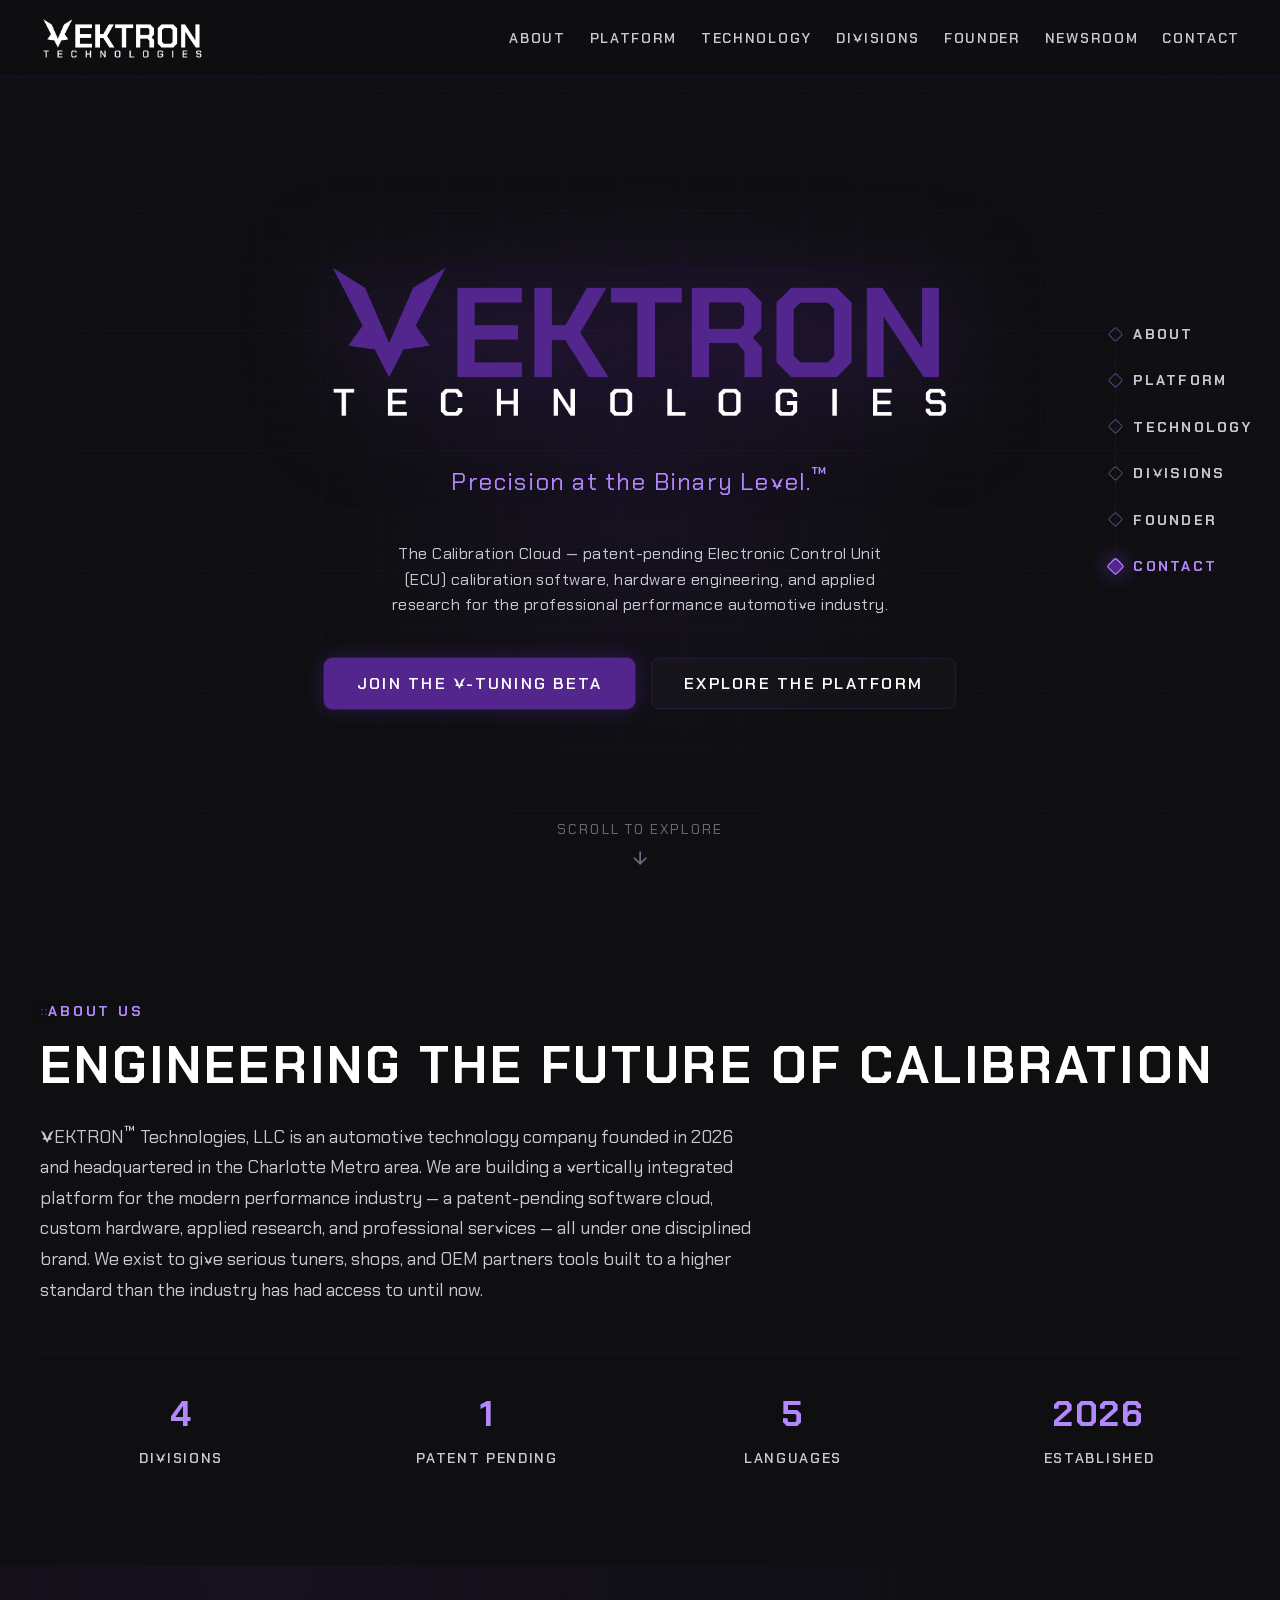
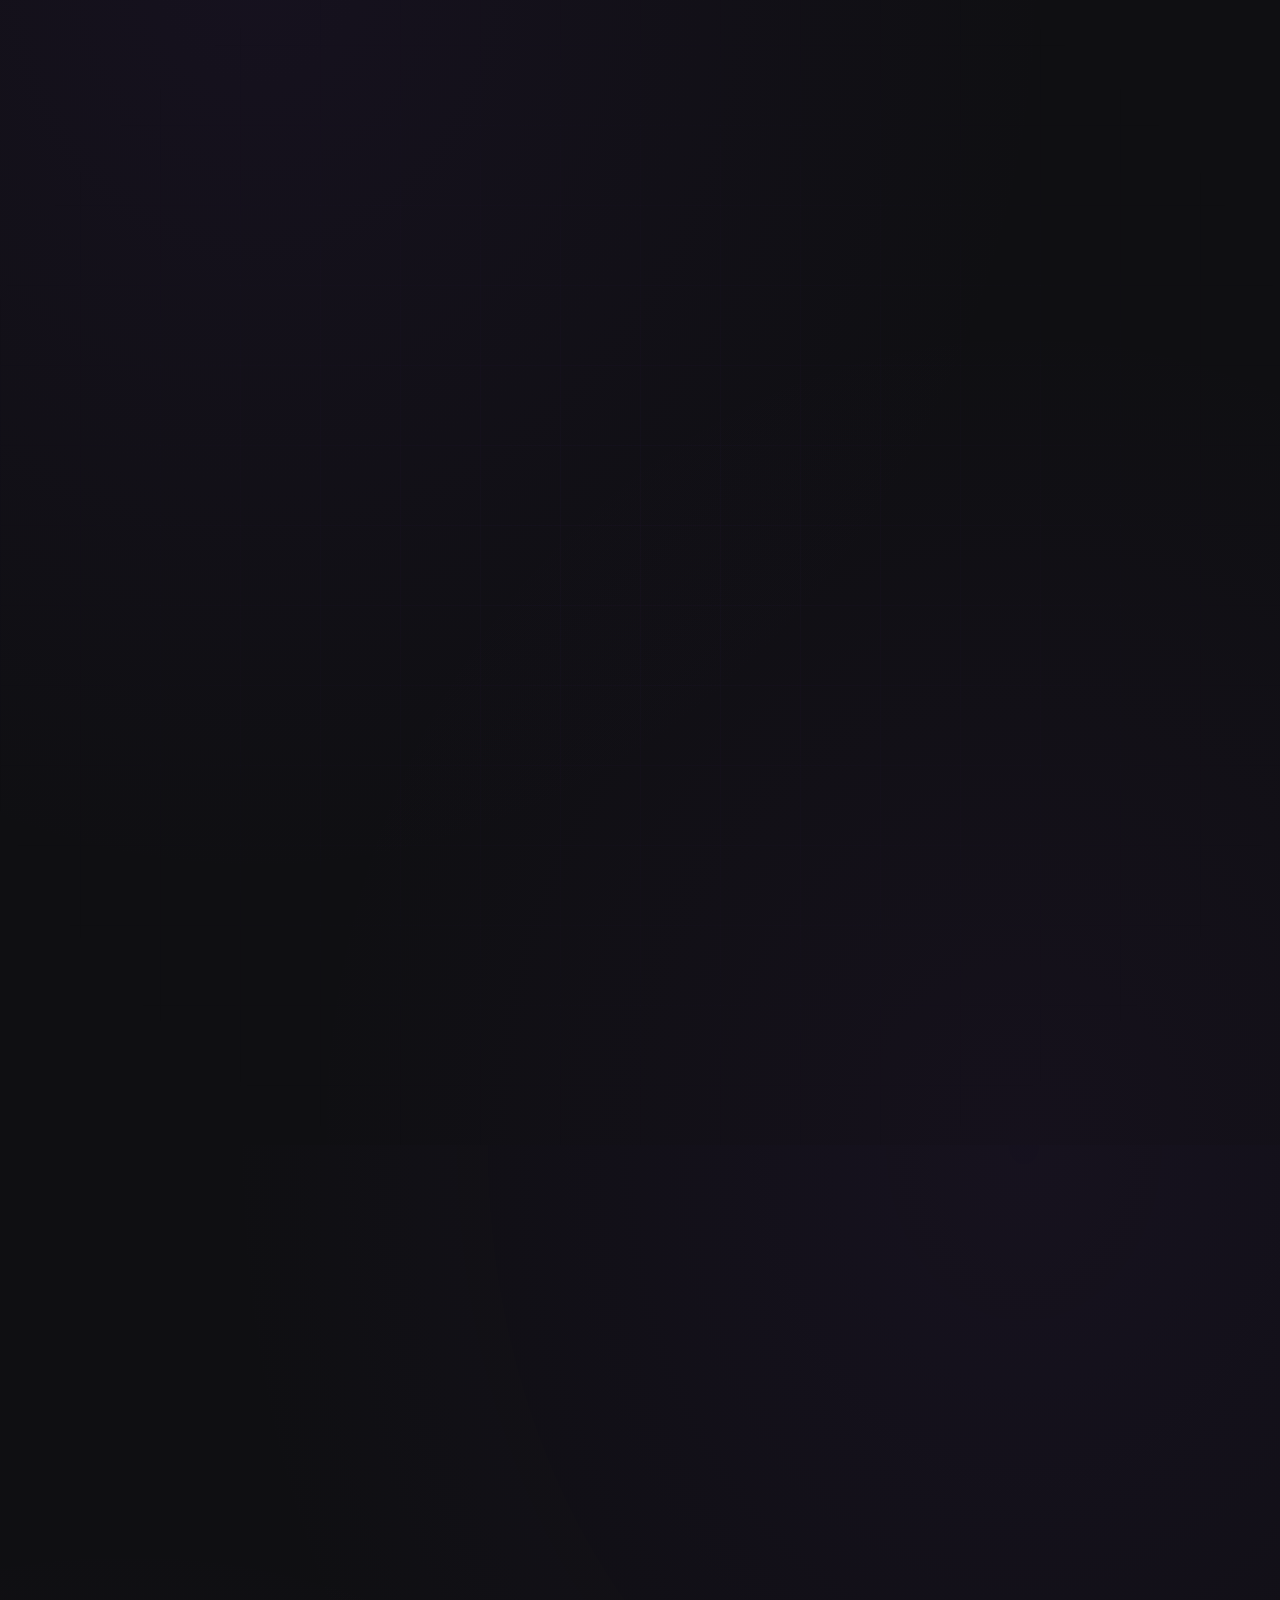
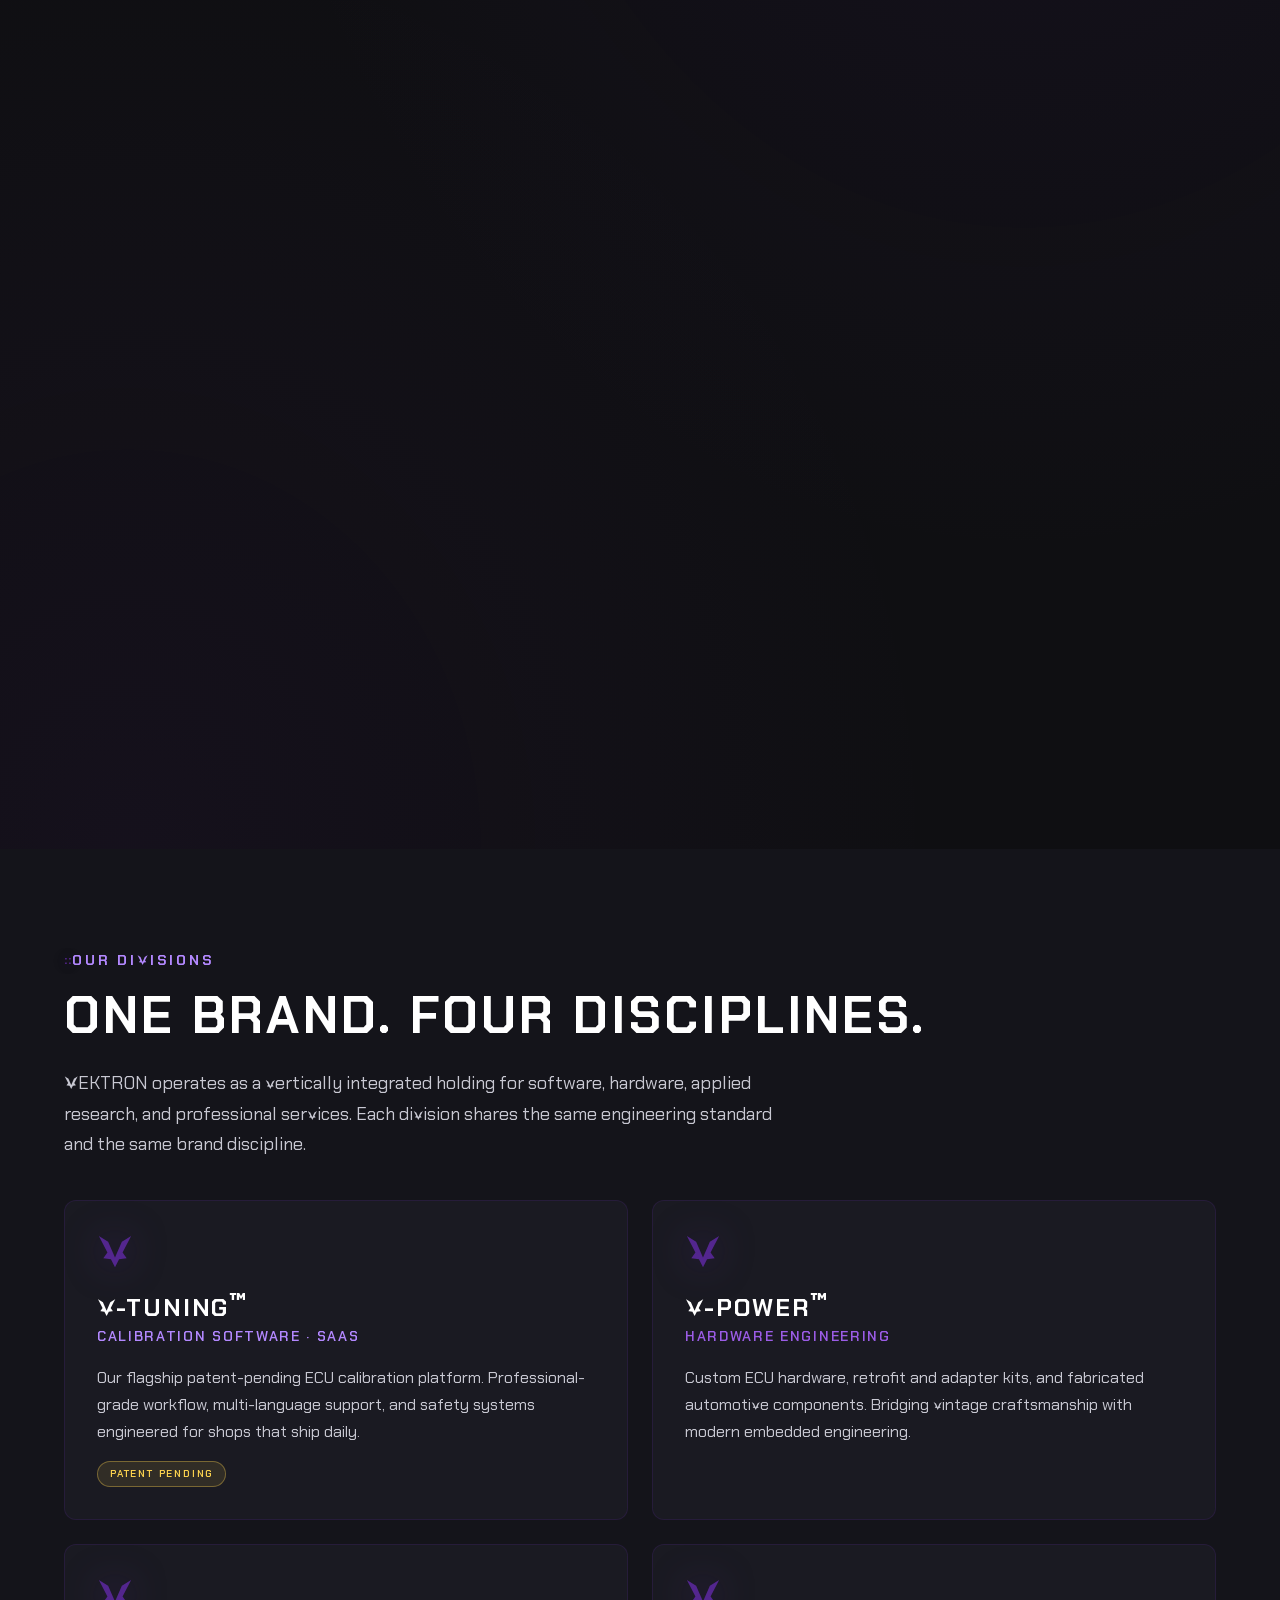
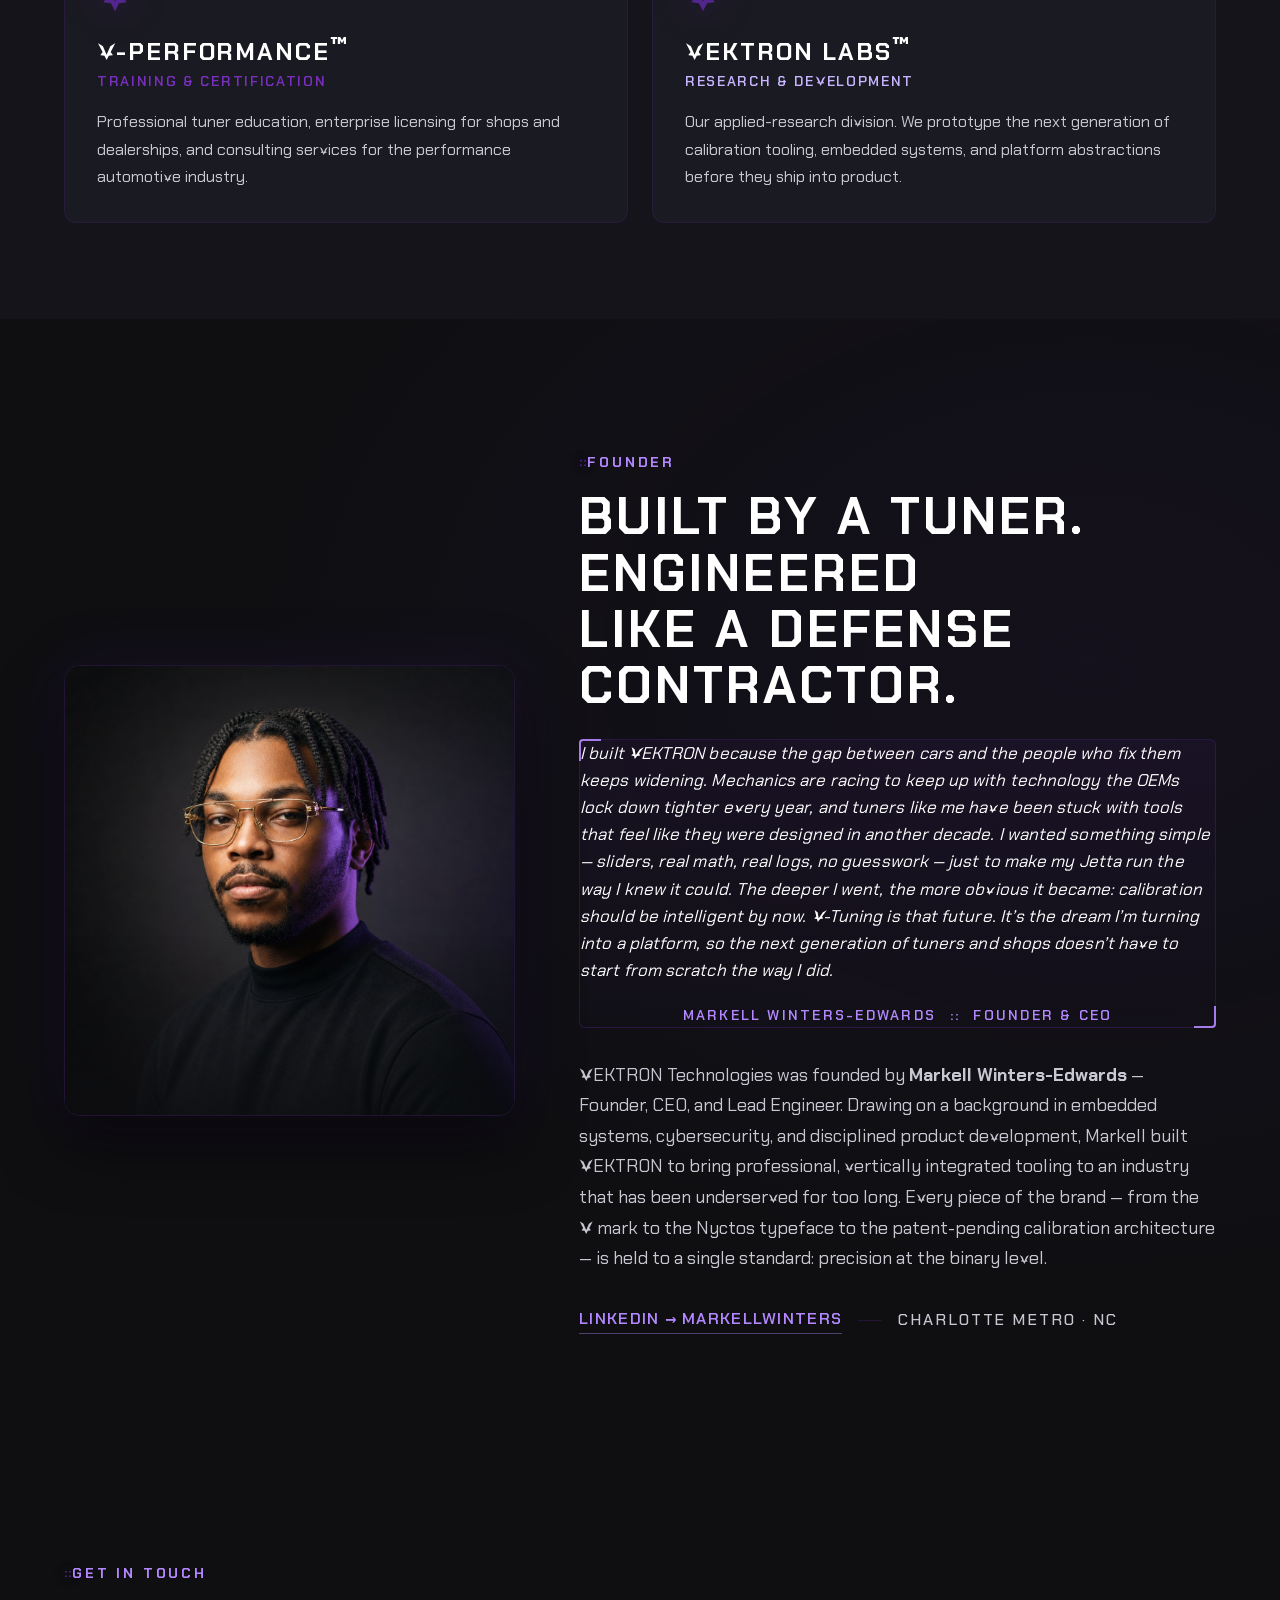
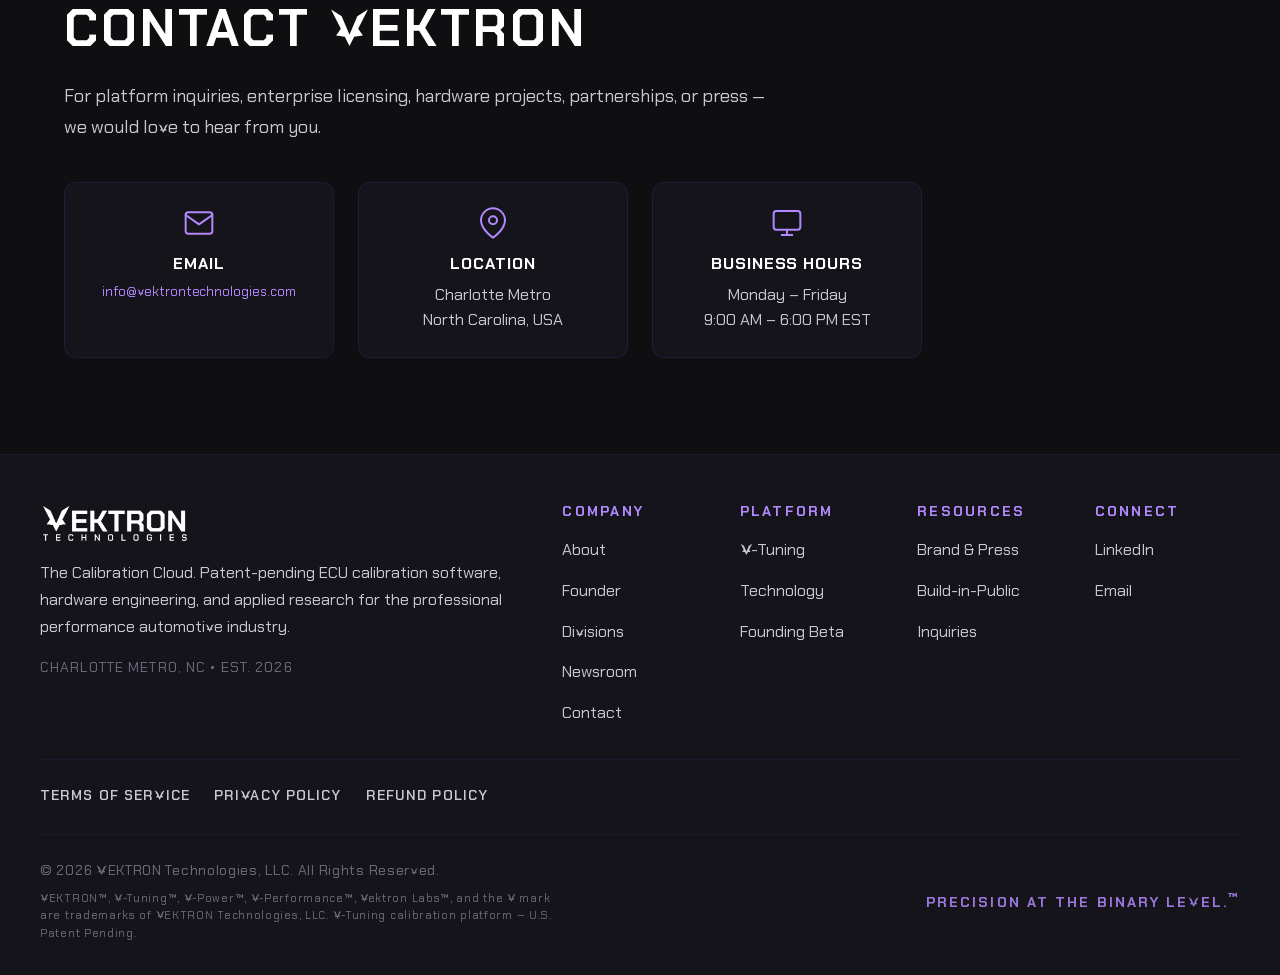
==== commit c22742fa: "Fix divisions grid to balanced 2x2 layout (eliminate orphaned 4th card) - Divisions section now uses" ====
--- a/index.html
+++ b/index.html
@@ -34,8 +34,8 @@
 <link rel="apple-touch-icon" sizes="180x180" href="./assets/favicon/apple-touch-icon.png?v=21">
 
 <!-- Stylesheets -->
-<link rel="stylesheet" href="./base.css?v=23">
-<link rel="stylesheet" href="./style.css?v=23">
+<link rel="stylesheet" href="./base.css?v=24">
+<link rel="stylesheet" href="./style.css?v=24">
 
 <!-- Structured data — Organization schema for richer search results -->
 <script type="application/ld+json">
@@ -471,7 +471,7 @@
   </footer>
 
   <!-- Scripts (deferred) -->
-  <script src="./app.js?v=23" defer></script>
+  <script src="./app.js?v=24" defer></script>
 
 </body>
 </html>
--- a/style.css
+++ b/style.css
@@ -698,11 +698,14 @@
 
 .divisions-grid {
   display: grid;
-  grid-template-columns: repeat(auto-fill, minmax(min(340px, 100%), 1fr));
+  grid-template-columns: repeat(2, 1fr);
   gap: var(--space-6);
   max-width: var(--content-wide);
   margin-inline: auto;
   margin-top: var(--space-10);
+}
+@media (max-width: 760px) {
+  .divisions-grid { grid-template-columns: 1fr; }
 }
 
 .division-card {
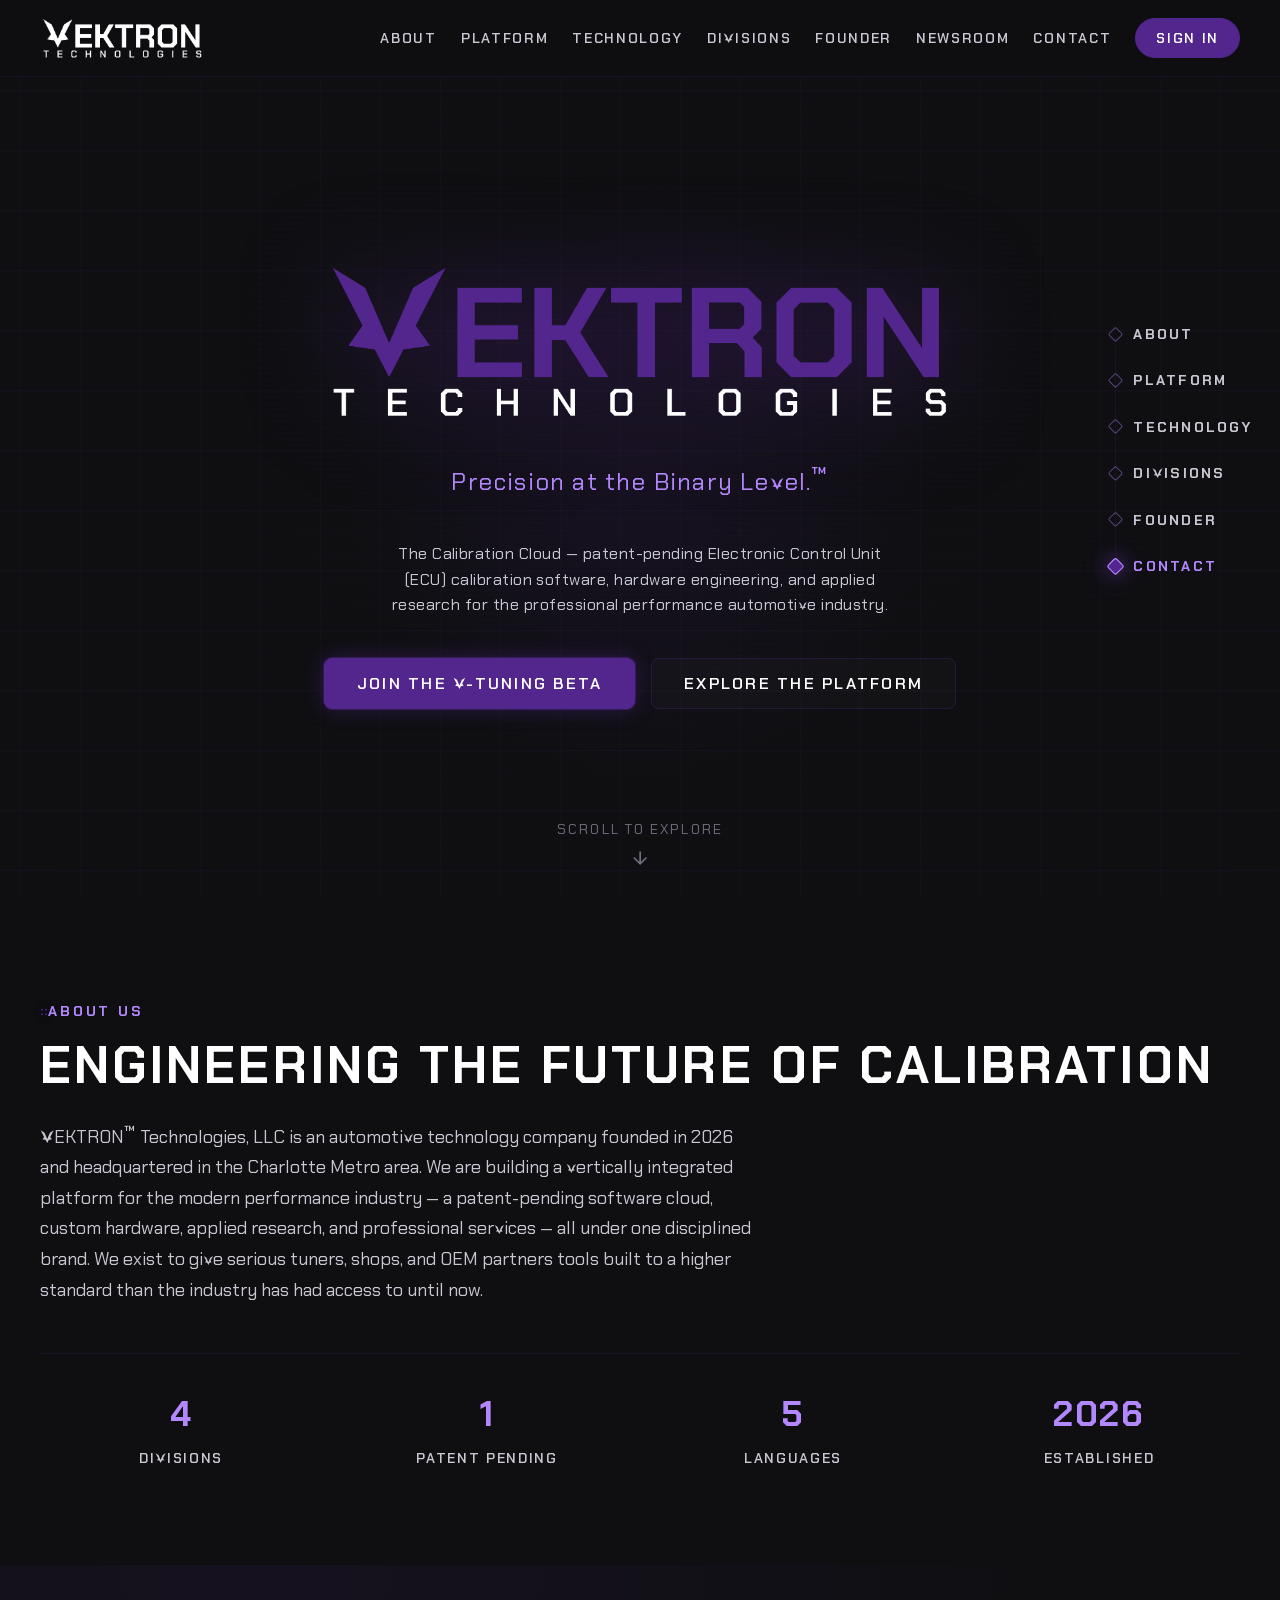
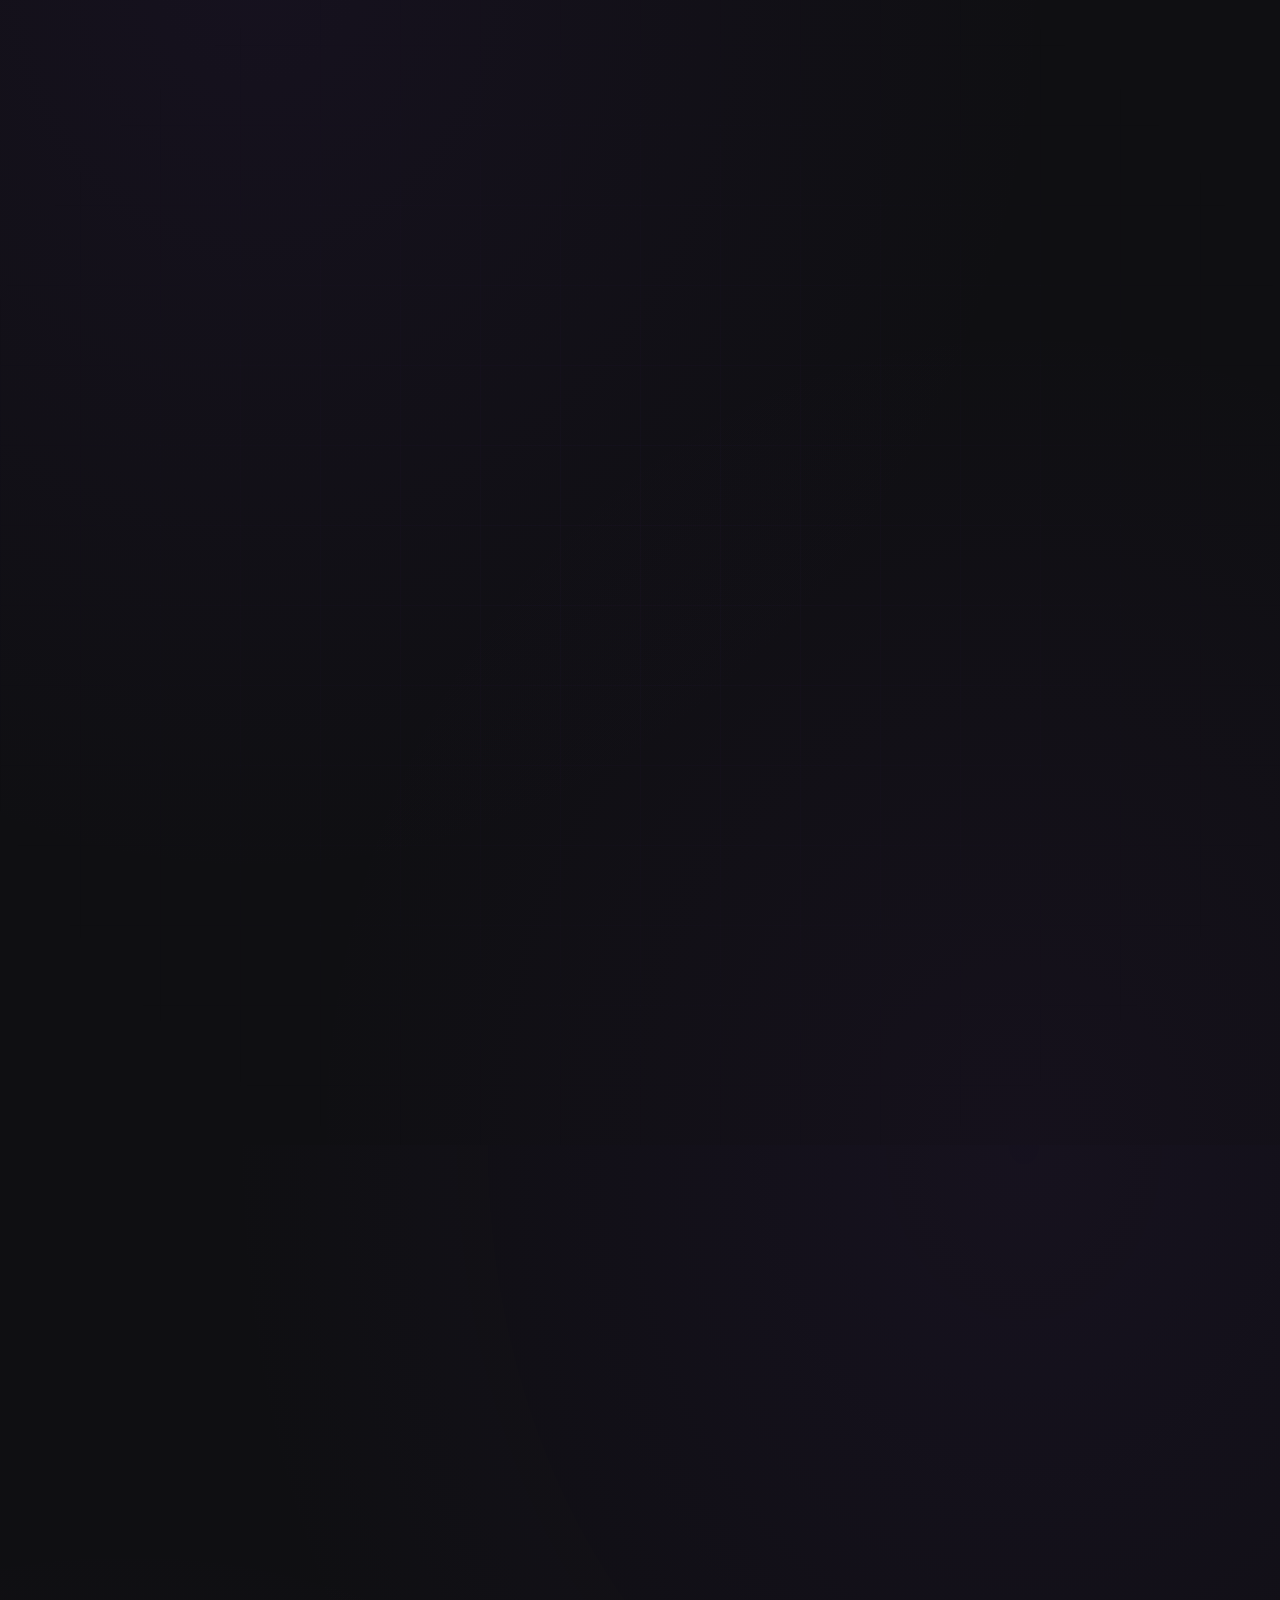
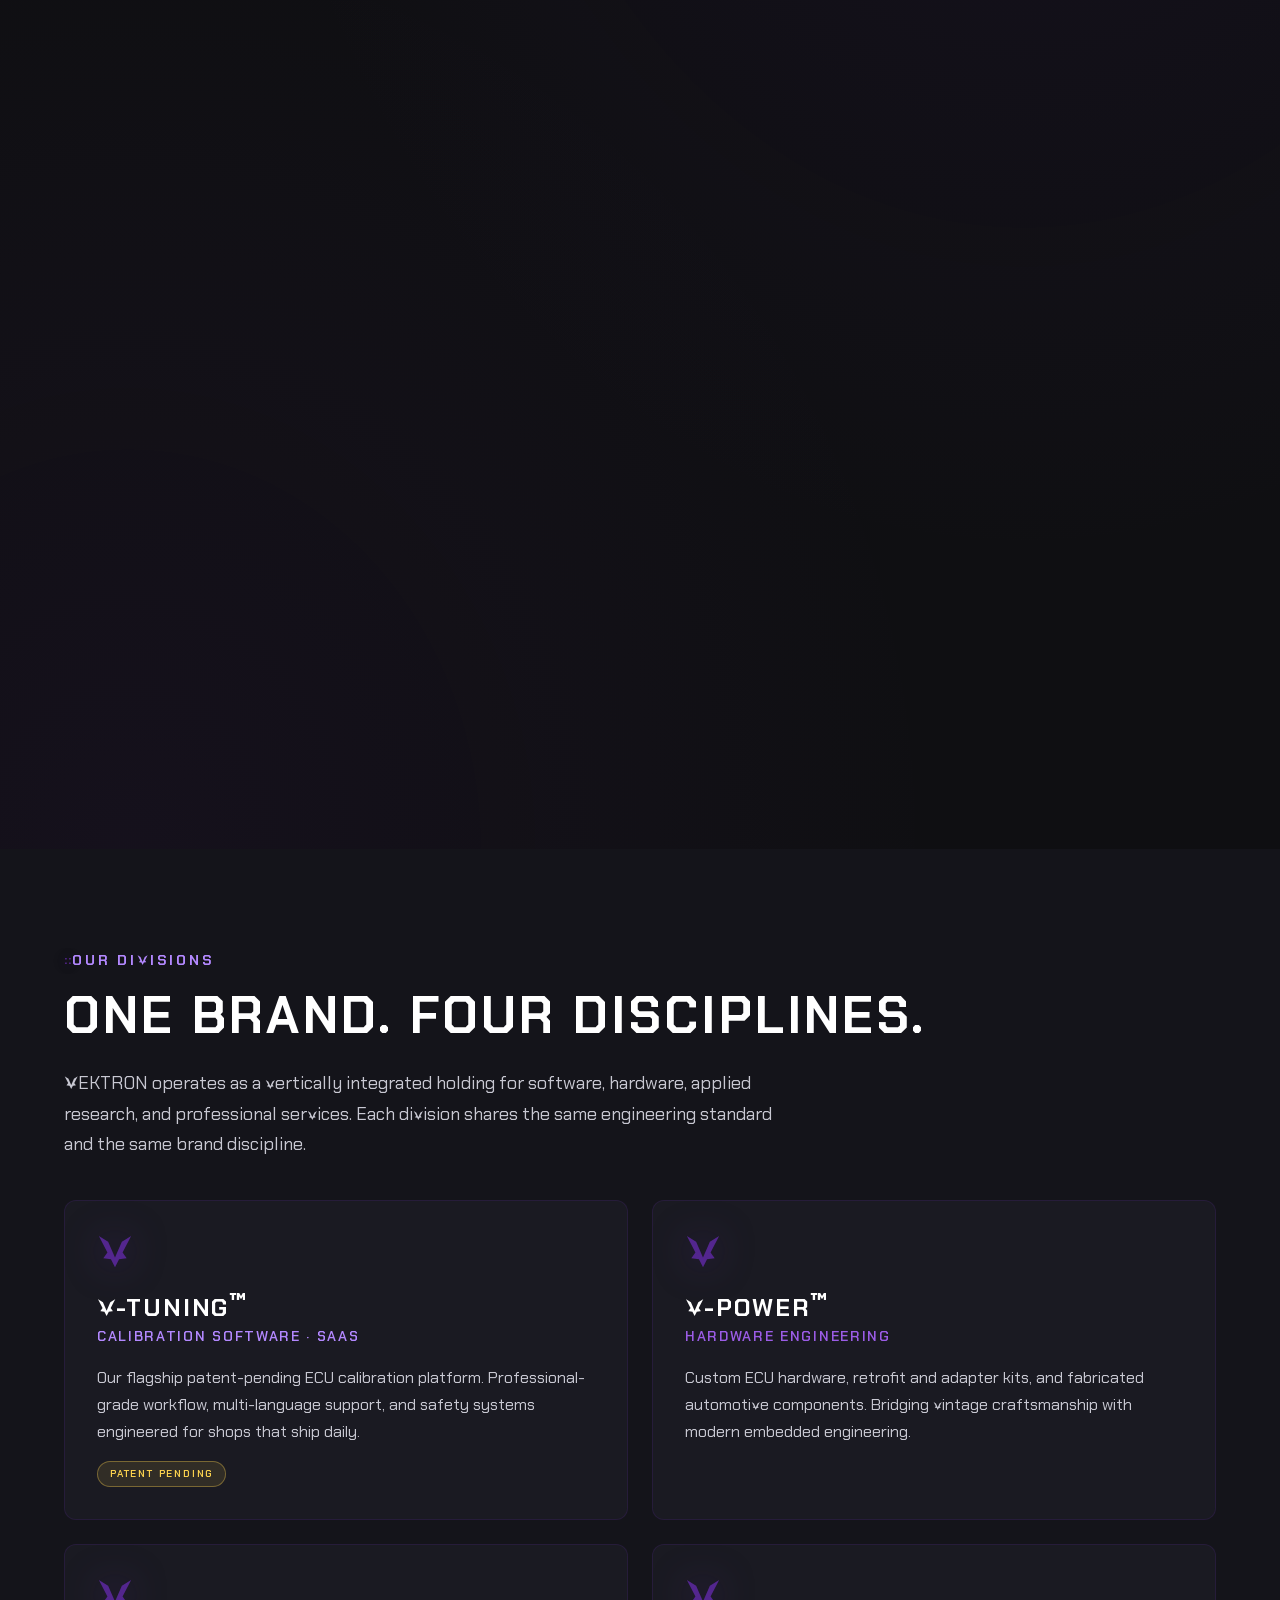
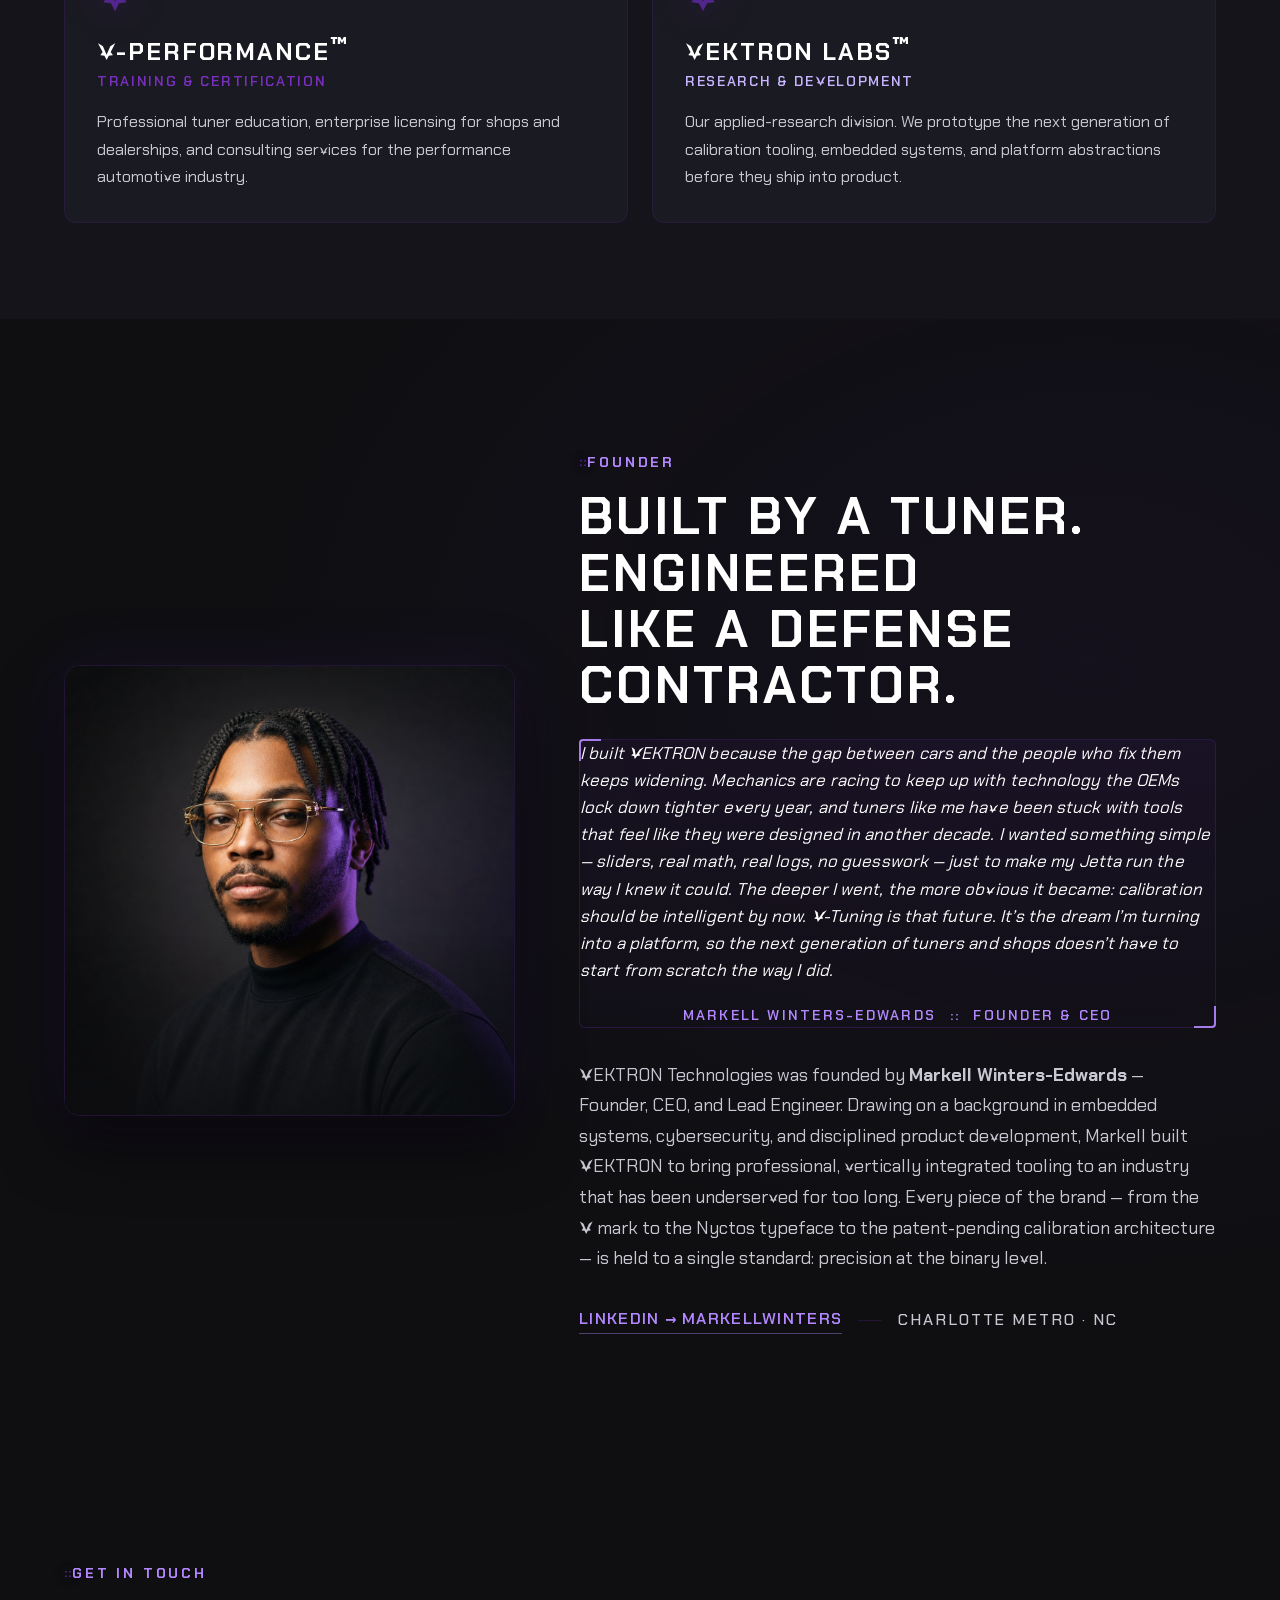
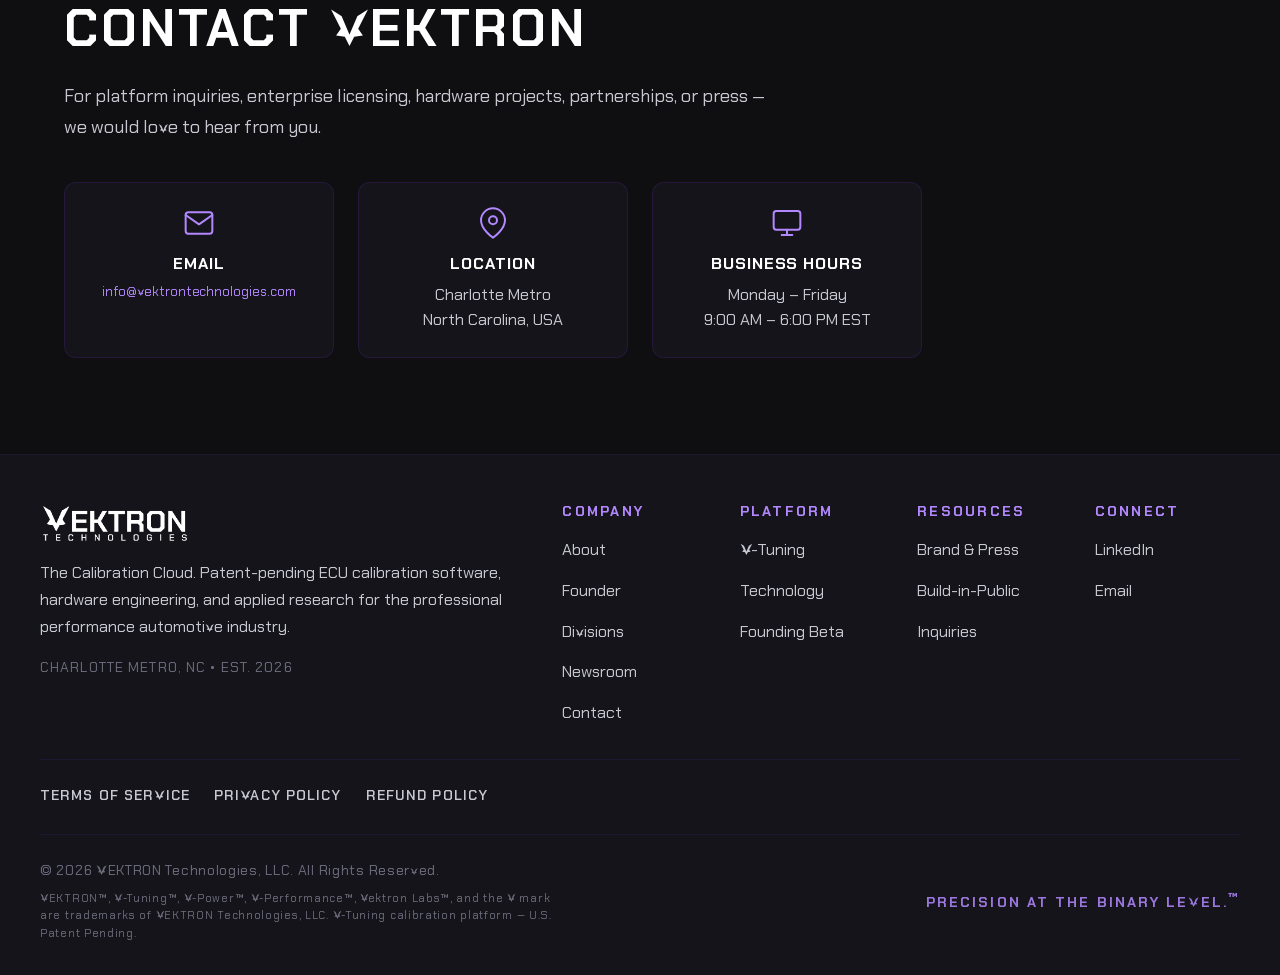
==== commit 8d043806: "feat: add themed Sign In button to marketing nav — deep-links to app.vektrontech.dev - index.html: S" ====
--- a/index.html
+++ b/index.html
@@ -89,6 +89,7 @@
           <li><a href="#founder">Founder</a></li>
           <li><a href="./newsroom.html">Newsroom</a></li>
           <li><a href="#contact">Contact</a></li>
+          <li class="nav-signin-li"><a href="https://app.vektrontech.dev" class="nav-signin" rel="noopener">Sign In</a></li>
         </ul>
       </nav>
     </div>
--- a/style.css
+++ b/style.css
@@ -392,6 +392,33 @@
   width: 100%;
 }
 
+/* Sign In CTA in the header nav — points to the V-Tuning app (app.vektrontech.dev).
+   Themed Vektron Violet pill so it reads as the primary "get in" action without
+   competing with the amber conversion CTAs. One Supabase account spans both domains. */
+.header-nav .nav-signin {
+  display: inline-flex;
+  align-items: center;
+  color: var(--color-text);
+  background: var(--color-primary);
+  border: 1px solid var(--color-primary);
+  border-radius: var(--radius-full);
+  padding: var(--space-2) var(--space-5);
+  box-shadow: 0 0 0 0 rgba(83, 38, 142, 0);
+  transition: background var(--transition-interactive),
+              box-shadow var(--transition-interactive),
+              border-color var(--transition-interactive),
+              color var(--transition-interactive);
+}
+.header-nav .nav-signin:hover,
+.header-nav .nav-signin:focus-visible {
+  color: var(--color-text);
+  background: #6a32b0;
+  border-color: var(--color-primary-glow);
+  box-shadow: 0 0 18px rgba(179, 136, 255, 0.55);
+}
+/* Suppress the underline-sweep used by the text links — the pill is its own affordance. */
+.header-nav .nav-signin::after { display: none; }
+
 /* Mobile nav toggle */
 .nav-toggle {
   display: none;
@@ -432,6 +459,12 @@
   }
   .header-nav.is-open { display: flex; }
   .header-nav a { font-size: var(--text-sm); }
+  /* In the stacked mobile menu, make Sign In a centered full-width CTA. */
+  .header-nav .nav-signin {
+    justify-content: center;
+    margin-top: var(--space-2);
+    padding: var(--space-3) var(--space-5);
+  }
 }
 
 
